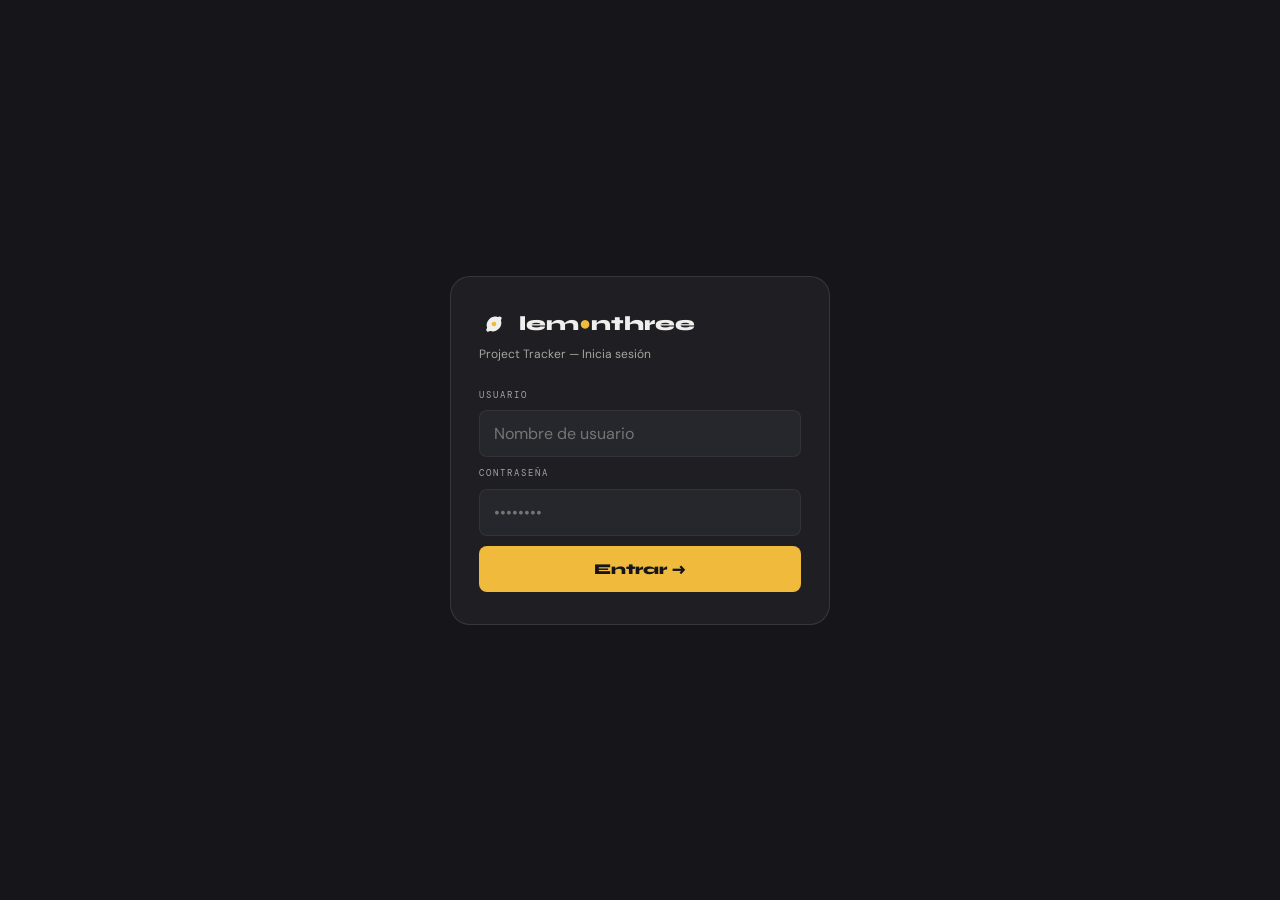
==== index.html @ 1996a87f "Add files via upload" ====
<!DOCTYPE html>
<html lang="es" data-theme="dark">
<head>
<meta charset="UTF-8"/>
<meta name="viewport" content="width=device-width,initial-scale=1,viewport-fit=cover"/>
<meta name="mobile-web-app-capable" content="yes"/>
<meta name="apple-mobile-web-app-capable" content="yes"/>
<meta name="apple-mobile-web-app-status-bar-style" content="black-translucent"/>
<meta http-equiv="Cache-Control" content="no-cache,no-store,must-revalidate"/>
<title>lemonthree — Tracker</title>
<link href="https://fonts.googleapis.com/css2?family=DM+Mono:wght@400;500&family=Syne:wght@700;800&family=DM+Sans:wght@400;500;600&display=swap" rel="stylesheet"/>
<style>
:root{
  --y:#F0BB3D;--yd:rgba(240,187,61,0.12);--yh:#e0ad30;
  --r:12px;--r2:8px;--tb:56px;--bn:62px;--sbi:env(safe-area-inset-bottom,0px)
}
[data-theme=dark]{
  --bg:#16161a;--bg2:#1e1e23;--bg3:#26262d;--bg4:#32323b;
  --tx:#f0efec;--tx2:#a8a5a0;--mu:#68665f;
  --bd:rgba(255,255,255,0.06);--bd2:rgba(255,255,255,0.11);
  --hv:rgba(255,255,255,0.04);--sh:rgba(0,0,0,0.55)
}
[data-theme=light]{
  --bg:#f2f1eb;--bg2:#ffffff;--bg3:#e9e8e2;--bg4:#d9d8d2;
  --tx:#1a1a1e;--tx2:#58564f;--mu:#96948d;
  --bd:rgba(0,0,0,0.07);--bd2:rgba(0,0,0,0.13);
  --hv:rgba(0,0,0,0.03);--sh:rgba(0,0,0,0.08)
}
*,*::before,*::after{box-sizing:border-box;margin:0;padding:0}
html{font-size:15px;-webkit-text-size-adjust:100%}
body{background:var(--bg);color:var(--tx);font-family:'DM Sans',sans-serif;min-height:100vh;overflow-x:hidden;-webkit-font-smoothing:antialiased;line-height:1.5}

/* LOGIN */
#loginScreen{
  position:fixed;inset:0;background:var(--bg);
  display:flex;align-items:center;justify-content:center;
  z-index:9999;padding:20px
}
.lc{width:100%;max-width:380px;background:var(--bg2);border:1px solid var(--bd2);border-radius:20px;padding:32px 28px}
.lc-logo{display:flex;align-items:center;gap:10px;margin-bottom:6px}
.lc-brand{font-family:'Syne',sans-serif;font-weight:800;font-size:20px;color:var(--tx)}
.lc-brand span{color:var(--y)}
.lc-sub{font-size:12px;color:var(--tx2);margin-bottom:26px}
.lc-label{font-family:'DM Mono',monospace;font-size:9px;letter-spacing:2px;text-transform:uppercase;color:var(--tx2);display:block;margin-bottom:8px}
.lc-who{display:flex;gap:8px;margin-bottom:16px;flex-wrap:wrap}
.who-btn{
  flex:1;padding:11px 4px;border-radius:var(--r2);
  border:1.5px solid var(--bd);background:var(--bg3);
  color:var(--tx2);font-family:'Syne',sans-serif;font-weight:700;font-size:14px;
  cursor:pointer;-webkit-appearance:none;transition:all .15s
}
.who-btn:hover{border-color:var(--y);color:var(--y)}
.who-btn.sel{border-color:var(--y);background:var(--yd);color:var(--y)}
.lc-input{
  width:100%;background:var(--bg3);border:1.5px solid var(--bd);border-radius:var(--r2);
  padding:12px 14px;color:var(--tx);font-family:'DM Sans',sans-serif;font-size:16px;
  outline:none;transition:border .15s;margin-bottom:10px;-webkit-appearance:none;display:block
}
.lc-input:focus{border-color:var(--y)}
.lc-btn{
  width:100%;background:var(--y);color:#16161a;border:none;
  padding:14px;border-radius:var(--r2);font-family:'Syne',sans-serif;
  font-weight:800;font-size:15px;cursor:pointer;-webkit-appearance:none;transition:all .15s
}
.lc-btn:disabled{opacity:.35;cursor:not-allowed}
.lc-btn:not(:disabled):active{background:var(--yh)}
.lc-error{
  font-size:12px;color:#e74c3c;background:rgba(231,76,60,0.1);
  border-radius:var(--r2);padding:10px 13px;margin-top:10px;display:none;text-align:center
}

/* ADMIN PANEL */
.adm-wrap{max-width:820px;margin:0 auto}
.adm-title{font-family:'Syne',sans-serif;font-weight:700;font-size:18px;color:var(--tx);margin-bottom:20px;display:flex;align-items:center;justify-content:space-between;gap:12px}
.adm-card{background:var(--bg2);border:1px solid var(--bd);border-radius:12px;overflow:hidden;margin-bottom:16px}
.adm-table{width:100%;border-collapse:collapse;font-size:13px}
.adm-table th{text-align:left;font-family:'DM Mono',monospace;font-size:9px;letter-spacing:2px;text-transform:uppercase;color:var(--mu);padding:10px 12px;border-bottom:1px solid var(--bd);background:var(--bg3)}
.adm-table td{padding:10px 12px;border-bottom:1px solid var(--bd2);color:var(--tx);vertical-align:middle}
.adm-table tr:last-child td{border-bottom:none}
.adm-perm{display:inline-flex;align-items:center;justify-content:center;width:24px;height:24px;border-radius:5px;background:var(--bg3);border:1px solid var(--bd);cursor:pointer;font-size:9px;font-family:'DM Mono',monospace;transition:all .12s;-webkit-tap-highlight-color:transparent;user-select:none}
.adm-perm.on{background:var(--yd);border-color:var(--y);color:var(--y);font-weight:700}
.adm-perms{display:flex;gap:4px;flex-wrap:wrap;align-items:center}
.adm-add-btn{background:var(--y);color:#16161a;border:none;padding:9px 18px;border-radius:var(--r2);font-family:'Syne',sans-serif;font-weight:700;font-size:12px;cursor:pointer;-webkit-appearance:none;transition:all .15s}
.adm-del-btn{background:none;border:1px solid var(--bd);color:var(--tx2);padding:5px 10px;border-radius:6px;font-size:11px;cursor:pointer;transition:all .12s;font-family:'DM Sans',sans-serif}
.adm-del-btn:hover{border-color:#e74c3c;color:#e74c3c}
.adm-pwd-btn{background:none;border:1px solid var(--bd);color:var(--tx2);padding:5px 10px;border-radius:6px;font-size:11px;cursor:pointer;transition:all .12s;margin-right:4px;font-family:'DM Sans',sans-serif}
.adm-pwd-btn:hover{border-color:var(--y);color:var(--y)}
.adm-tag-admin{background:rgba(240,187,61,.15);color:var(--y);border:1px solid rgba(240,187,61,.3);border-radius:4px;padding:2px 7px;font-size:9px;font-weight:600;font-family:'DM Mono',monospace;display:inline-block;margin-top:2px}

/* APP */
#app{display:none;flex-direction:column;min-height:100vh}

/* TOPBAR */
.tb{
  background:var(--bg2);border-bottom:1px solid var(--bd);
  height:var(--tb);display:flex;align-items:center;
  padding:0 14px;position:sticky;top:0;z-index:200;gap:8px;flex-shrink:0
}
.tb-logo{display:flex;align-items:center;gap:8px;flex-shrink:0}
.tb-dot{width:7px;height:7px;background:#27ae60;border-radius:50%;animation:blink 2.5s infinite}
@keyframes blink{0%,100%{opacity:1}50%{opacity:.3}}
.tb-brand{font-family:'Syne',sans-serif;font-weight:800;font-size:16px;color:var(--tx)}
.tb-brand span{color:var(--y)}
.tb-mid{flex:1;display:flex;justify-content:center;padding:0 10px}
@media(max-width:600px){.tb-mid{display:none}}
.search-wrap{position:relative;width:100%;max-width:320px}
.search-ico{position:absolute;left:10px;top:50%;transform:translateY(-50%);color:var(--mu);pointer-events:none}
.search-ico svg{width:13px;height:13px;display:block}
.search-inp{
  width:100%;background:var(--bg3);border:1px solid var(--bd);border-radius:var(--r2);
  padding:8px 30px 8px 30px;color:var(--tx);font-family:'DM Sans',sans-serif;
  font-size:13px;outline:none;-webkit-appearance:none;transition:border .15s
}
.search-inp:focus{border-color:var(--y)}
.search-x{position:absolute;right:8px;top:50%;transform:translateY(-50%);background:none;border:none;color:var(--mu);cursor:pointer;font-size:13px;display:none;line-height:1}
.search-x.on{display:block}
.tb-right{display:flex;align-items:center;gap:5px;flex-shrink:0}
.dbg{font-family:'DM Mono',monospace;font-size:10px;color:var(--tx2);background:var(--bg3);padding:4px 9px;border-radius:20px}
@media(max-width:480px){.dbg{display:none}}
.ico-btn{
  background:var(--bg3);border:1px solid var(--bd);color:var(--tx2);
  padding:7px;border-radius:var(--r2);cursor:pointer;display:flex;align-items:center;justify-content:center;
  -webkit-appearance:none;-webkit-tap-highlight-color:transparent;transition:all .12s
}
.ico-btn:hover,.ico-btn:active{border-color:var(--y);color:var(--y);background:var(--yd)}
.ico-btn svg{width:15px;height:15px;display:block}
@media(max-width:600px){.tb-d{display:none}}
.add-btn{
  background:var(--y);color:#16161a;border:none;padding:8px 16px;
  border-radius:var(--r2);font-family:'Syne',sans-serif;font-weight:700;font-size:12px;
  cursor:pointer;-webkit-appearance:none;transition:all .15s;white-space:nowrap
}
.add-btn:active{background:var(--yh)}
@media(max-width:768px){.add-btn{display:none}}
.user-chip{
  display:flex;align-items:center;gap:5px;background:var(--bg3);border:1px solid var(--bd);
  padding:4px 9px 4px 4px;border-radius:20px;cursor:pointer;font-size:12px;font-weight:600;
  color:var(--tx);-webkit-tap-highlight-color:transparent
}
.av{width:22px;height:22px;border-radius:50%;display:flex;align-items:center;justify-content:center;font-family:'Syne',sans-serif;font-weight:800;font-size:9px;flex-shrink:0}
.av-C{background:var(--y);color:#16161a}
.av-M{background:var(--bg4);color:var(--tx);border:1px solid var(--bd2)}
.av-D{background:var(--tx2);color:var(--bg)}
.av-A{background:#8e44ad;color:#fff}

/* LAYOUT */
.wrap{display:flex;flex:1;overflow:hidden}

/* SIDEBAR */
.sb{width:216px;background:var(--bg2);border-right:1px solid var(--bd);padding:18px 0;flex-shrink:0;overflow-y:auto;height:calc(100vh - var(--tb))}
@media(max-width:768px){.sb{display:none}}
.sb-sec{padding:0 10px;margin-bottom:20px}
.sb-head{
  font-family:'DM Mono',monospace;font-size:9px;letter-spacing:2px;
  text-transform:uppercase;color:var(--mu);padding:0 8px;margin-bottom:5px;
  display:flex;align-items:center;justify-content:space-between
}
.sb-add{color:var(--y);font-size:13px;cursor:pointer;padding:2px 3px;border-radius:3px;line-height:1}
.sb-item,.sb-mem,.sb-mon,.sb-cli{
  display:flex;align-items:center;gap:7px;padding:8px 9px;border-radius:var(--r2);
  cursor:pointer;font-size:13px;color:var(--tx2);transition:all .1s;margin-bottom:1px;
  -webkit-tap-highlight-color:transparent
}
.sb-item:hover,.sb-mem:hover,.sb-mon:hover,.sb-cli:hover{background:var(--hv);color:var(--tx)}
.sb-item.on,.sb-mem.on,.sb-mon.on,.sb-cli.on{background:var(--yd);color:var(--y);font-weight:500}
.sb-mon{font-family:'DM Mono',monospace;font-size:11px;justify-content:space-between}
.sb-cli{font-size:12px;justify-content:space-between}
.sb-mini-av{width:24px;height:24px;border-radius:50%;display:flex;align-items:center;justify-content:center;font-family:'Syne',sans-serif;font-weight:800;font-size:10px;flex-shrink:0}
.sb-cnt{background:var(--bg3);border-radius:10px;padding:2px 7px;font-size:10px;color:var(--mu);flex-shrink:0}
.sb-cli-name{overflow:hidden;text-overflow:ellipsis;white-space:nowrap;flex:1}

/* MAIN */
.main{flex:1;overflow-y:auto;padding:16px;padding-bottom:calc(var(--bn) + var(--sbi) + 70px)}
@media(min-width:769px){.main{padding:20px 24px 40px}}

/* BOTTOM NAV */
.bnav{
  display:none;position:fixed;bottom:0;left:0;right:0;
  background:var(--bg2);border-top:1px solid var(--bd);
  height:calc(var(--bn) + var(--sbi));padding-bottom:var(--sbi);
  z-index:200;align-items:center
}
@media(max-width:768px){.bnav{display:flex}}
.bn-i{display:flex;flex-direction:column;align-items:center;gap:3px;padding:7px 0;cursor:pointer;flex:1;-webkit-tap-highlight-color:transparent}
.bn-i .bi{font-size:19px;color:var(--tx2);transition:color .1s}
.bn-i .bl{font-family:'DM Mono',monospace;font-size:8px;color:var(--mu);text-transform:uppercase}
.bn-i.on .bi,.bn-i.on .bl{color:var(--y)}

/* FAB */
.fab{
  display:none;position:fixed;bottom:calc(var(--bn) + var(--sbi) + 12px);right:16px;
  width:52px;height:52px;background:var(--y);border-radius:50%;border:none;
  font-size:26px;color:#16161a;box-shadow:0 4px 18px rgba(240,187,61,.45);
  z-index:201;align-items:center;justify-content:center;cursor:pointer;
  -webkit-tap-highlight-color:transparent;transition:transform .12s
}
.fab:active{transform:scale(.92)}
@media(max-width:768px){.fab{display:flex}}

/* STATS */
.stats{display:grid;grid-template-columns:repeat(2,1fr);gap:9px;margin-bottom:16px}
@media(min-width:860px){.stats{grid-template-columns:repeat(4,1fr)}}
.sc{background:var(--bg2);border:1px solid var(--bd);border-radius:var(--r);padding:14px 16px}
.sc-lbl{font-family:'DM Mono',monospace;font-size:9px;letter-spacing:2px;color:var(--mu);text-transform:uppercase;margin-bottom:6px}
.sc-val{font-family:'Syne',sans-serif;font-size:30px;font-weight:800;color:var(--tx);line-height:1}
.sc-val.hi{color:var(--y)}
.sc-sub{font-size:11px;color:var(--tx2);margin-top:3px}
.pbar{display:flex;align-items:center;gap:6px;margin-bottom:5px}
.pbar-name{font-size:11px;color:var(--tx);width:48px;overflow:hidden;text-overflow:ellipsis;white-space:nowrap;font-weight:500}
.pbar-track{flex:1;background:var(--bd);border-radius:4px;height:4px}
.pbar-fill{height:4px;border-radius:4px;background:var(--y);transition:width .4s}
.pbar-n{font-family:'DM Mono',monospace;font-size:10px;color:var(--tx2);width:18px;text-align:right}

/* FILTER BAR */
.fbar{display:flex;gap:5px;margin-bottom:13px;overflow-x:auto;-webkit-overflow-scrolling:touch;padding-bottom:2px;flex-wrap:nowrap}
.fbar
/* LEADS */
.leads-grid{display:grid;grid-template-columns:repeat(auto-fill,minmax(280px,1fr));gap:11px;margin-bottom:16px}
.lead-card{background:var(--bg2);border:1px solid var(--bd);border-radius:var(--r);padding:16px 18px;position:relative;overflow:hidden;transition:all .12s}
.lead-card:hover{transform:translateY(-2px);box-shadow:0 7px 24px var(--sh)}
.lead-card::before{content:'';position:absolute;top:0;left:0;width:3px;height:100%}
.lc-contactado::before{background:#5dade2}
.lc-reunion::before{background:var(--y)}
.lc-propuesta::before{background:#e67e22}
.lc-aprobado::before{background:#27ae60}
.lc-rechazado::before{background:#e74c3c}
.lead-name{font-family:'Syne',sans-serif;font-weight:700;font-size:15px;color:var(--tx);margin-bottom:2px}
.lead-empresa{font-size:12px;color:var(--tx2);margin-bottom:10px}
.lead-estado{display:inline-flex;align-items:center;padding:4px 10px;border-radius:20px;font-size:10px;font-weight:700;white-space:nowrap;margin-bottom:10px}
.le-contactado{background:rgba(93,173,226,.16);color:#5dade2}
.le-reunion{background:rgba(240,187,61,.16);color:var(--y)}
.le-propuesta{background:rgba(230,126,34,.16);color:#e67e22}
.le-aprobado{background:rgba(39,174,96,.16);color:#27ae60}
.le-rechazado{background:rgba(231,76,60,.16);color:#e74c3c}
.lead-meta{display:flex;flex-direction:column;gap:5px;padding-top:10px;border-top:1px solid var(--bd)}
.lead-meta-row{display:flex;align-items:center;gap:6px;font-size:11px;color:var(--tx2)}
.lead-meta-row svg{width:11px;height:11px;flex-shrink:0;color:var(--mu)}
.lead-importe{font-family:'Syne',sans-serif;font-weight:700;font-size:13px;color:var(--y)}
.lead-actions{display:flex;gap:2px;position:absolute;top:12px;right:12px}

::-webkit-scrollbar{display:none}
.fb-label{font-family:'DM Mono',monospace;font-size:9px;color:var(--mu);letter-spacing:1.5px;text-transform:uppercase;white-space:nowrap;flex-shrink:0;align-self:center;padding:0 2px}
.chip{
  padding:5px 12px;border-radius:20px;font-size:11px;
  border:1px solid var(--bd);background:transparent;color:var(--tx2);
  cursor:pointer;white-space:nowrap;flex-shrink:0;
  -webkit-appearance:none;-webkit-tap-highlight-color:transparent;transition:all .1s
}
.chip.on{background:var(--y);color:#16161a;border-color:var(--y);font-weight:600}
@media(max-width:768px){.chip-d{display:none}.fb-label-d{display:none}}

/* SECTION HEADER */
.sh{display:flex;align-items:center;justify-content:space-between;margin-bottom:11px;flex-wrap:wrap;gap:6px}
.st{font-family:'Syne',sans-serif;font-weight:700;font-size:16px;color:var(--tx);display:flex;align-items:center;gap:7px}
.st::before{content:'';width:3px;height:16px;background:var(--y);border-radius:2px}
.sm-btn{background:var(--y);color:#16161a;border:none;padding:7px 14px;border-radius:var(--r2);font-family:'Syne',sans-serif;font-weight:700;font-size:11px;cursor:pointer;-webkit-appearance:none}
@media(max-width:768px){.sm-btn-d{display:none}}

/* TABLE */
.tbl-wrap{background:var(--bg2);border:1px solid var(--bd);border-radius:var(--r);overflow:hidden;margin-bottom:16px}
.tbl-scroll{overflow-x:auto;-webkit-overflow-scrolling:touch}
table{width:100%;border-collapse:collapse;min-width:800px}
thead th{background:var(--bg);font-family:'DM Mono',monospace;font-size:8px;letter-spacing:1.5px;text-transform:uppercase;color:var(--mu);padding:11px 12px;text-align:left;border-bottom:1px solid var(--bd);font-weight:500;white-space:nowrap}
tbody tr{border-bottom:1px solid var(--bd);transition:background .08s}
tbody tr:hover{background:var(--hv)}
tbody tr:last-child{border-bottom:none}
td{padding:10px 12px;vertical-align:middle}
.td-name{font-weight:600;color:var(--tx);font-size:13px;line-height:1.3;min-width:140px}
.td-act{display:flex;align-items:center;gap:1px;justify-content:flex-end}
.ib{background:none;border:none;cursor:pointer;color:var(--mu);padding:5px;border-radius:5px;transition:all .1s;-webkit-tap-highlight-color:transparent;display:inline-flex;align-items:center;justify-content:center}
.ib:hover{background:var(--hv);color:var(--tx)}
.ib.d:hover{background:rgba(231,76,60,.1);color:#e74c3c}
.ib svg{width:13px;height:13px;display:block}
.mg-row td{background:rgba(240,187,61,.04);padding:6px 12px;border-bottom:1px solid var(--bd)!important}
.mg-lbl{font-family:'Syne',sans-serif;font-weight:700;font-size:10px;letter-spacing:1.5px;color:var(--y);text-transform:uppercase}
.empty-row td{text-align:center;padding:44px;color:var(--tx2);font-size:13px}
@media(max-width:768px){.tbl-wrap{display:none}}

/* CARDS */
.cards{display:none;flex-direction:column;gap:9px;margin-bottom:14px}
@media(max-width:768px){.cards{display:flex}}
.card{background:var(--bg2);border:1px solid var(--bd);border-radius:var(--r);padding:13px 13px 13px 16px;position:relative;overflow:hidden}
.card::before{content:'';position:absolute;top:0;left:0;width:3px;height:100%;background:var(--y)}
.card-top{display:flex;align-items:flex-start;justify-content:space-between;gap:8px;margin-bottom:8px}
.card-name{font-weight:700;color:var(--tx);font-size:14px;line-height:1.3;flex:1}
.card-acts{display:flex;gap:1px;flex-shrink:0}
.card-badges{display:flex;flex-wrap:wrap;gap:4px;margin-bottom:9px}
.card-desc{font-size:12px;color:var(--tx2);line-height:1.5;margin-bottom:9px;padding-top:8px;border-top:1px solid var(--bd)}
.card-grid{display:grid;grid-template-columns:1fr 1fr;gap:7px;padding-top:9px;border-top:1px solid var(--bd)}
.card-field{display:flex;flex-direction:column;gap:2px}
.card-lbl{font-family:'DM Mono',monospace;font-size:8px;letter-spacing:1px;color:var(--mu);text-transform:uppercase}

/* BADGES / STATUS */
.badge{display:inline-flex;align-items:center;gap:4px;padding:4px 10px 4px 5px;border-radius:20px;font-size:11px;font-weight:500;white-space:nowrap}
.badge-C{background:rgba(240,187,61,.14);color:var(--y)}
.badge-M{background:var(--hv);color:var(--tx2)}
.badge-D{background:rgba(180,178,174,.14);color:var(--tx2)}
.badge-A{background:rgba(142,68,173,.14);color:#8e44ad}
.badge-x{background:var(--hv);color:var(--tx2)}
.status{display:inline-flex;align-items:center;gap:3px;padding:4px 10px;border-radius:20px;font-size:10px;font-weight:600;white-space:nowrap;cursor:pointer;-webkit-tap-highlight-color:transparent;transition:opacity .1s}
.status:active{opacity:.7}
.s-live{background:rgba(39,174,96,.16);color:#2ecc71}
.s-wip{background:rgba(240,187,61,.16);color:var(--y)}
.s-rev{background:rgba(52,152,219,.16);color:#5dade2}
.s-plan{background:rgba(90,90,100,.28);color:#aaa}
.s-ong{background:rgba(52,152,219,.16);color:#5dade2}
.s-hold{background:rgba(231,76,60,.16);color:#e74c3c}
.s-done{background:rgba(30,132,73,.16);color:#27ae60}
.s-none{background:var(--hv);color:var(--tx2)}
.pri{display:inline-flex;align-items:center;gap:3px;padding:4px 9px;border-radius:20px;font-size:10px;font-weight:700;cursor:pointer;-webkit-tap-highlight-color:transparent;transition:opacity .1s}
.pri:active{opacity:.7}
.pri-h{background:rgba(231,76,60,.16);color:#e74c3c}
.pri-m{background:rgba(240,187,61,.16);color:#F0BB3D}
.pri-l{background:rgba(39,174,96,.16);color:#27ae60}
.dt{font-family:'DM Mono',monospace;font-size:10px;color:var(--tx2);white-space:nowrap}
.mon-tag{font-family:'DM Mono',monospace;font-size:9px;background:var(--hv);color:var(--tx2);padding:3px 7px;border-radius:4px}
.ms-dot{color:var(--y);font-size:9px;margin-left:2px}
.cli-tag{display:inline-block;padding:3px 8px;border-radius:20px;font-size:9px;background:rgba(52,152,219,.13);color:#5dade2;white-space:nowrap;font-weight:500;max-width:120px;overflow:hidden;text-overflow:ellipsis}
.link-a{color:var(--y);font-size:10px;text-decoration:none;font-weight:500;display:inline-flex;align-items:center;gap:2px}
.rel-badge{display:inline-block;font-family:'DM Mono',monospace;font-size:8px;padding:2px 5px;border-radius:4px;margin-left:4px;font-weight:600;white-space:nowrap}
.rel-od{background:rgba(231,76,60,.18);color:#e74c3c}
.rel-td{background:rgba(231,76,60,.14);color:#e74c3c}
.rel-sn{background:rgba(240,187,61,.18);color:#F0BB3D}
.rel-wk{background:rgba(52,152,219,.14);color:#5dade2}

/* INLINE EDIT */
.ed{cursor:pointer;border-radius:4px;padding:2px 4px;margin:-2px -4px;display:inline-flex;align-items:center;-webkit-tap-highlight-color:transparent;transition:background .1s}
.ed:hover,.ed:active{background:var(--hv)}
.ed:hover::after{content:'✎';font-size:8px;color:var(--mu);margin-left:2px}
.ed-add{color:var(--mu);cursor:pointer;padding:3px 8px;border-radius:4px;border:1px dashed var(--bd2);font-family:'DM Mono',monospace;font-size:9px;white-space:nowrap;-webkit-tap-highlight-color:transparent;display:inline-block;transition:all .1s}
.ed-add:hover,.ed-add:active{border-color:var(--y);color:var(--y)}

/* POPOVER */
.pop{position:fixed;background:var(--bg3);border:1px solid var(--bd2);border-radius:var(--r);padding:7px;box-shadow:0 14px 44px var(--sh);z-index:600;display:none;min-width:190px;max-width:280px}
.pop.on{display:block}
.pop-title{font-family:'DM Mono',monospace;font-size:8px;letter-spacing:1.5px;color:var(--mu);text-transform:uppercase;padding:3px 8px 8px;border-bottom:1px solid var(--bd);margin-bottom:5px}
.pop-opt{padding:10px 11px;border-radius:var(--r2);cursor:pointer;font-size:13px;display:flex;align-items:center;gap:7px;-webkit-tap-highlight-color:transparent;transition:background .08s}
.pop-opt:hover,.pop-opt:active{background:var(--hv)}
.pop-opt.on{background:var(--yd)}
.pop-inp{background:var(--bg);border:1px solid var(--bd);border-radius:var(--r2);padding:9px 11px;color:var(--tx);font-family:'DM Sans',sans-serif;font-size:13px;outline:none;width:100%;margin-bottom:7px;-webkit-appearance:none;transition:border .12s}
.pop-inp:focus{border-color:var(--y)}
.pop-btn{background:var(--y);color:#16161a;border:none;padding:9px 13px;border-radius:var(--r2);font-family:'Syne',sans-serif;font-weight:700;font-size:12px;cursor:pointer;width:100%;-webkit-appearance:none}
.pop-row{display:flex;gap:5px;margin-top:5px}
.pop-row .pop-btn{flex:1}
.pop-cancel{flex:1;background:none;border:1px solid var(--bd2);color:var(--tx2);padding:9px;border-radius:var(--r2);font-family:'DM Sans',sans-serif;font-size:12px;cursor:pointer;-webkit-appearance:none}
.pop-chk{display:flex;align-items:center;gap:9px;padding:9px 11px;border-radius:var(--r2);cursor:pointer;font-size:13px;-webkit-tap-highlight-color:transparent;transition:background .08s}
.pop-chk:hover,.pop-chk:active{background:var(--hv)}
.pop-chk input{width:17px;height:17px;accent-color:var(--y);flex-shrink:0}

/* KANBAN */
.kb{display:grid;grid-template-columns:repeat(auto-fill,minmax(230px,1fr));gap:11px;margin-bottom:16px;align-items:start}
@media(max-width:580px){.kb{grid-template-columns:1fr}}
.kb-col{background:var(--bg2);border:1px solid var(--bd);border-radius:var(--r);overflow:hidden}
.kb-hdr{padding:11px 13px;font-family:'Syne',sans-serif;font-weight:700;font-size:11px;display:flex;align-items:center;justify-content:space-between;border-bottom:1px solid var(--bd)}
.kb-cnt{font-family:'DM Mono',monospace;font-size:9px;background:var(--hv);padding:2px 7px;border-radius:9px;color:var(--tx2);font-weight:400}
.kb-body{padding:9px;display:flex;flex-direction:column;gap:7px;min-height:54px}
.kb-empty{text-align:center;padding:13px;color:var(--mu);font-size:10px;opacity:.5}
.kb-card{background:var(--bg3);border:1px solid var(--bd);border-radius:var(--r2);padding:11px;cursor:pointer;-webkit-tap-highlight-color:transparent;transition:all .12s}
.kb-card:hover,.kb-card:active{background:var(--bg4);border-color:rgba(240,187,61,.2);transform:translateY(-1px)}
.kb-card-name{font-weight:600;color:var(--tx);font-size:12px;line-height:1.3;margin-bottom:7px}
.kb-meta{display:flex;flex-wrap:wrap;gap:4px;margin-bottom:7px}
.kb-foot{display:flex;align-items:center;justify-content:space-between;padding-top:7px;border-top:1px solid var(--bd)}

/* MILESTONES */
.ms-grid{display:grid;grid-template-columns:repeat(auto-fill,minmax(230px,1fr));gap:11px;margin-bottom:16px}
.ms-card{background:var(--bg2);border:1px solid var(--bd);border-radius:var(--r);padding:15px 17px;position:relative;overflow:hidden;transition:all .12s}
.ms-card:hover{transform:translateY(-2px);box-shadow:0 7px 24px var(--sh)}
.ms-card::before{content:'';position:absolute;top:0;left:0;width:4px;height:100%;background:var(--y)}
.ms-card.done::before{background:#1e8449}
.ms-card.hold::before{background:#e74c3c}
.ms-name{font-weight:600;color:var(--tx);margin-bottom:9px;font-size:13px;line-height:1.4}
.ms-row{display:flex;align-items:center;justify-content:space-between}

/* CALENDAR */
.cal-top{display:flex;align-items:center;justify-content:space-between;margin-bottom:13px;flex-wrap:wrap;gap:8px}
.cal-nav{display:flex;align-items:center;gap:7px}
.cal-nbtn{background:var(--bg3);border:1px solid var(--bd);color:var(--tx2);padding:7px 11px;border-radius:var(--r2);cursor:pointer;font-size:15px;-webkit-appearance:none;-webkit-tap-highlight-color:transparent;transition:all .1s}
.cal-nbtn:hover,.cal-nbtn:active{border-color:var(--y);color:var(--y)}
.cal-mlbl{font-family:'Syne',sans-serif;font-weight:700;font-size:16px;color:var(--tx);min-width:140px;text-align:center}
.cal-grid{display:grid;grid-template-columns:repeat(7,1fr);gap:1px;background:var(--bg3);border-radius:var(--r);overflow:hidden;border:1px solid var(--bd)}
.cal-dow{background:var(--bg);font-family:'DM Mono',monospace;font-size:8px;text-transform:uppercase;color:var(--mu);padding:9px 3px;text-align:center}
.cal-day{background:var(--bg2);min-height:70px;padding:5px 3px;display:flex;flex-direction:column;gap:2px}
@media(max-width:480px){.cal-day{min-height:44px;padding:3px 2px}}
.cal-day.out{opacity:.3}
.cal-day.tod{background:rgba(240,187,61,.05);outline:1px solid rgba(240,187,61,.28);outline-offset:-1px}
.cal-num{font-family:'DM Mono',monospace;font-size:10px;color:var(--tx2);margin-bottom:1px}
.cal-day.tod .cal-num{color:var(--y);font-weight:700}
.cal-pill{padding:2px 4px;border-radius:3px;font-size:8px;font-weight:500;cursor:pointer;overflow:hidden;text-overflow:ellipsis;white-space:nowrap;line-height:1.4;-webkit-tap-highlight-color:transparent}
.cal-pill.ps{background:rgba(240,187,61,.22);color:var(--y);border-left:2px solid var(--y)}
.cal-pill.pe{background:rgba(231,76,60,.18);color:#e74c3c;border-left:2px solid #e74c3c}
.cal-pill.pr{background:rgba(52,152,219,.13);color:#5dade2;border-left:2px solid #5dade2}
.cal-more{font-size:8px;color:var(--mu);font-family:'DM Mono',monospace}
.cal-legend{display:flex;gap:12px;flex-wrap:wrap;margin-top:9px;font-size:10px;color:var(--tx2)}
.cal-leg-i{display:flex;align-items:center;gap:4px}
.cal-leg-dot{width:9px;height:9px;border-radius:2px;flex-shrink:0}

/* DONE VIEW */
.done-empty{text-align:center;padding:54px 20px;color:var(--tx2)}
.done-empty .ico{font-size:42px;margin-bottom:12px;opacity:.25}
.done-empty .ttl{font-size:15px;color:var(--tx);font-weight:600;margin-bottom:5px}

/* CLIENT PROFILES */
.ficha-grid{display:grid;grid-template-columns:repeat(auto-fill,minmax(230px,1fr));gap:11px;margin-bottom:16px}
.ficha-card{background:var(--bg2);border:1px solid var(--bd);border-radius:var(--r);padding:15px 17px;cursor:pointer;transition:all .12s;position:relative;overflow:hidden}
.ficha-card::before{content:'';position:absolute;top:0;left:0;width:3px;height:100%;background:var(--y)}
.ficha-card:hover{transform:translateY(-2px);box-shadow:0 7px 24px var(--sh);border-color:rgba(240,187,61,.22)}
.ficha-av{width:40px;height:40px;border-radius:50%;background:var(--y);display:flex;align-items:center;justify-content:center;font-family:'Syne',sans-serif;font-weight:800;font-size:15px;color:#16161a;flex-shrink:0}
.ficha-name{font-family:'Syne',sans-serif;font-weight:700;font-size:14px;color:var(--tx)}
.ficha-stats{display:flex;gap:7px;margin-top:11px;padding-top:11px;border-top:1px solid var(--bd)}
.ficha-stat{flex:1;text-align:center}
.ficha-stat-val{font-family:'Syne',sans-serif;font-weight:700;font-size:15px;color:var(--tx)}
.ficha-stat-lbl{font-family:'DM Mono',monospace;font-size:8px;color:var(--mu);text-transform:uppercase;letter-spacing:1px;margin-top:1px}
/* Detail */
.fd-back{display:flex;align-items:center;gap:7px;cursor:pointer;color:var(--tx2);font-size:12px;margin-bottom:14px;-webkit-tap-highlight-color:transparent;width:fit-content}
.fd-back:hover{color:var(--y)}
.fd-header{background:var(--bg2);border:1px solid var(--bd);border-radius:var(--r);padding:18px 20px;margin-bottom:12px}
.fd-top{display:flex;align-items:center;gap:12px;margin-bottom:14px}
.fd-nome{font-family:'Syne',sans-serif;font-weight:800;font-size:19px;color:var(--tx);margin-bottom:3px}
.fd-sub-txt{font-size:12px;color:var(--tx2)}
.fd-active{font-size:10px;padding:4px 10px;border-radius:20px;font-weight:600;background:rgba(39,174,96,.16);color:#27ae60}
.fd-contacts{display:grid;grid-template-columns:repeat(3,1fr);gap:9px}
@media(max-width:560px){.fd-contacts{grid-template-columns:1fr 1fr}}
.fd-box{background:var(--bg3);border-radius:var(--r2);padding:9px 11px}
.fd-box-lbl{font-family:'DM Mono',monospace;font-size:8px;letter-spacing:1px;color:var(--mu);text-transform:uppercase;margin-bottom:3px}
.fd-box-val{font-size:12px;font-weight:600;color:var(--tx);overflow:hidden;text-overflow:ellipsis;white-space:nowrap}
.fd-section{background:var(--bg2);border:1px solid var(--bd);border-radius:var(--r);padding:16px 18px;margin-bottom:12px}
.fd-sec-head{font-family:'DM Mono',monospace;font-size:8px;letter-spacing:2px;color:var(--mu);text-transform:uppercase;margin-bottom:13px;display:flex;align-items:center;justify-content:space-between}
.fd-kpis{display:grid;grid-template-columns:repeat(3,1fr);gap:9px;margin-bottom:13px}
@media(max-width:480px){.fd-kpis{grid-template-columns:1fr 1fr}}
.fd-kpi{background:var(--bg3);border-radius:var(--r2);padding:11px 13px}
.fd-kpi-val{font-family:'Syne',sans-serif;font-weight:700;font-size:20px;color:var(--tx);line-height:1}
.fd-kpi-val.warn{color:#e67e22}
.fd-kpi-lbl{font-size:10px;color:var(--tx2);margin-top:3px}
.fd-box-edit{width:100%;background:var(--bg);border:1.5px solid var(--y);border-radius:var(--r2);padding:6px 8px;color:var(--tx);font-family:'DM Sans',sans-serif;font-size:12px;outline:none;-webkit-appearance:none;margin-top:2px}
.fd-box-edit-wrap{display:flex;gap:5px;margin-top:2px}
.fd-box-edit-wrap .fd-box-edit{flex:1}
.fd-save-btn{background:var(--y);color:#16161a;border:none;padding:5px 10px;border-radius:var(--r2);font-family:'Syne',sans-serif;font-weight:700;font-size:11px;cursor:pointer;white-space:nowrap}
.fd-box-trigger{cursor:pointer;display:flex;align-items:center;gap:4px}
.fd-box-trigger:hover .fd-box-val{color:var(--y)}
.fd-box-trigger::after{content:'✎';font-size:9px;color:var(--mu);opacity:0;transition:opacity .15s}
.fd-box-trigger:hover::after{opacity:1}

.inv-row{display:flex;align-items:center;gap:8px;padding:9px 11px;background:var(--bg3);border-radius:var(--r2);margin-bottom:5px}
.inv-info{flex:1;min-width:0}
.inv-concept{font-size:12px;font-weight:600;color:var(--tx);overflow:hidden;text-overflow:ellipsis;white-space:nowrap}
.inv-meta{font-size:10px;color:var(--tx2);margin-top:1px}
.inv-right{display:flex;align-items:center;gap:7px;flex-shrink:0}
.inv-amt{font-size:13px;font-weight:700;color:var(--tx)}
.inv-st{font-size:9px;padding:3px 8px;border-radius:20px;font-weight:600;white-space:nowrap}
.inv-st.p{background:rgba(230,126,34,.16);color:#e67e22}
.inv-st.e{background:rgba(52,152,219,.16);color:#5dade2}
.inv-st.ok{background:rgba(39,174,96,.16);color:#27ae60}
.task-mini{display:flex;align-items:center;gap:8px;padding:8px 11px;background:var(--bg3);border-left:3px solid var(--y);border-radius:0 var(--r2) var(--r2) 0;margin-bottom:5px}
.task-mini-name{font-size:12px;font-weight:600;color:var(--tx);flex:1;overflow:hidden;text-overflow:ellipsis;white-space:nowrap}
.nota-card{background:var(--bg3);border-radius:var(--r2);padding:11px 13px;margin-bottom:7px}
.nota-hdr{display:flex;align-items:center;justify-content:space-between;margin-bottom:4px}
.nota-author{font-family:'Syne',sans-serif;font-weight:700;font-size:11px;color:var(--y)}
.nota-date{font-family:'DM Mono',monospace;font-size:9px;color:var(--mu)}
.nota-body{font-size:12px;color:var(--tx);line-height:1.5}

/* HIGHLIGHT NEW */
@keyframes hlnew{0%{background:rgba(240,187,61,.16)}100%{background:transparent}}
.new-hl td{animation:hlnew 2.5s ease forwards}
.new-hl{animation:hlnew 2.5s ease forwards}

/* MODAL */
.ov{
  position:fixed;inset:0;background:rgba(0,0,0,.72);
  backdrop-filter:blur(7px);-webkit-backdrop-filter:blur(7px);
  z-index:400;display:flex;align-items:flex-end;justify-content:center;
  opacity:0;pointer-events:none;transition:opacity .18s
}
@media(min-width:580px){.ov{align-items:flex-start;padding:14px;overflow-y:auto}}
.ov.on{opacity:1;pointer-events:all}
.mo{
  background:var(--bg2);border:1px solid var(--bd2);
  border-radius:18px 18px 0 0;padding:14px 18px calc(14px + var(--sbi));
  width:100%;max-width:100%;box-shadow:0 -18px 54px var(--sh);
  transform:translateY(18px);transition:transform .22s;max-height:93vh;overflow-y:auto
}
@media(min-width:580px){.mo{border-radius:14px;max-width:580px;padding:24px;max-height:none;transform:translateY(14px);margin:auto}}
.ov.on .mo{transform:translateY(0)}
.mo-handle{width:38px;height:3px;background:var(--bd2);border-radius:2px;margin:0 auto 14px;display:block}
@media(min-width:580px){.mo-handle{display:none}}
.mo-sm{max-width:420px}
.mo-title{font-family:'Syne',sans-serif;font-weight:700;font-size:17px;color:var(--tx);margin-bottom:14px;display:flex;align-items:center;justify-content:space-between}
.mo-title em{color:var(--y);font-style:normal}
.mo-x{background:none;border:none;color:var(--tx2);font-size:20px;cursor:pointer;padding:2px 5px;border-radius:4px;line-height:1;-webkit-tap-highlight-color:transparent}
.mo-x:hover{color:var(--tx)}
.fg{display:grid;grid-template-columns:1fr 1fr;gap:11px}
@media(max-width:480px){.fg{grid-template-columns:1fr}}
.fg2{display:flex;flex-direction:column;gap:4px}
.fg2.full{grid-column:1/-1}
.fg-lbl{font-family:'DM Mono',monospace;font-size:8px;letter-spacing:1.5px;color:var(--tx2);text-transform:uppercase;font-weight:500}
.fi,.fs,.ft{
  background:var(--bg);border:1.5px solid var(--bd);border-radius:var(--r2);
  padding:11px 12px;color:var(--tx);font-family:'DM Sans',sans-serif;font-size:15px;
  outline:none;width:100%;-webkit-appearance:none;transition:border .13s
}
.fi:focus,.fs:focus,.ft:focus{border-color:var(--y);box-shadow:0 0 0 3px rgba(240,187,61,.09)}
.fs option{background:var(--bg2)}
.ft{resize:none;min-height:76px;line-height:1.5;font-size:14px}
.cli-cbs{background:var(--bg);border:1.5px solid var(--bd);border-radius:var(--r2);padding:7px;max-height:140px;overflow-y:auto}
.cli-cb{display:flex;align-items:center;gap:9px;padding:7px 5px;border-radius:5px;cursor:pointer;font-size:14px;color:var(--tx);-webkit-tap-highlight-color:transparent;transition:background .08s}
.cli-cb:active{background:var(--hv)}
.cli-cb input{width:17px;height:17px;accent-color:var(--y);flex-shrink:0}
.mo-actions{display:flex;justify-content:flex-end;gap:9px;margin-top:16px;flex-wrap:wrap}
.btn-cancel{background:none;border:1.5px solid var(--bd2);color:var(--tx2);padding:11px 16px;border-radius:var(--r2);cursor:pointer;font-family:'DM Sans',sans-serif;font-size:14px;-webkit-appearance:none;flex:1;transition:all .12s}
@media(min-width:380px){.btn-cancel{flex:none}}
.btn-cancel:hover{border-color:var(--tx);color:var(--tx)}
.btn-save{background:var(--y);color:#16161a;border:none;padding:11px 20px;border-radius:var(--r2);font-family:'Syne',sans-serif;font-weight:700;font-size:14px;cursor:pointer;-webkit-appearance:none;flex:1;transition:all .12s}
@media(min-width:380px){.btn-save{flex:none}}
.btn-save:hover{background:var(--yh)}
.btn-save:disabled{opacity:.45;cursor:not-allowed}
.list-wrap{margin-bottom:12px;max-height:220px;overflow-y:auto}
.list-item{display:flex;align-items:center;justify-content:space-between;padding:10px 12px;border-radius:var(--r2);background:var(--bg3);margin-bottom:5px;font-size:13px;font-weight:500;color:var(--tx)}
.list-add{display:flex;gap:7px}
.list-add .fi{flex:1}
.list-add-btn{background:var(--y);color:#16161a;border:none;padding:11px 14px;border-radius:var(--r2);font-family:'Syne',sans-serif;font-weight:700;font-size:12px;cursor:pointer;-webkit-appearance:none}

/* NOTIFICATIONS */
.ntf-sec{font-family:'DM Mono',monospace;font-size:8px;letter-spacing:2px;color:var(--mu);text-transform:uppercase;margin:14px 0 7px}
.ntf-sec:first-child{margin-top:0}
.ntf-row{display:flex;align-items:center;justify-content:space-between;padding:11px 12px;background:var(--bg3);border-radius:var(--r2);margin-bottom:7px;font-size:13px;color:var(--tx)}
.toggle{width:42px;height:24px;background:var(--bg4);border-radius:18px;position:relative;cursor:pointer;transition:background .18s;flex-shrink:0;-webkit-tap-highlight-color:transparent}
.toggle.on{background:var(--y)}
.toggle::after{content:'';width:19px;height:19px;background:#fff;border-radius:50%;position:absolute;top:2.5px;left:2.5px;transition:transform .18s;box-shadow:0 1px 3px rgba(0,0,0,.25)}
.toggle.on::after{transform:translateX(17px)}
.ntf-hint{font-size:11px;color:var(--mu);margin-top:7px;line-height:1.6;padding:9px 11px;background:rgba(240,187,61,.05);border-left:2px solid var(--y);border-radius:3px}
.ntf-hint code{font-family:'DM Mono',monospace;font-size:10px;background:var(--hv);padding:1px 4px;border-radius:3px;color:var(--y)}

/* COMMENTS */
.cmts-list{max-height:240px;overflow-y:auto;margin-bottom:12px;display:flex;flex-direction:column;gap:9px}
.cmt{background:var(--bg3);border-radius:var(--r2);padding:11px 13px}
.cmt-hdr{display:flex;align-items:center;justify-content:space-between;margin-bottom:4px}
.cmt-auth{font-family:'Syne',sans-serif;font-weight:700;font-size:11px;color:var(--y)}
.cmt-time{font-family:'DM Mono',monospace;font-size:9px;color:var(--mu)}
.cmt-body{font-size:13px;color:var(--tx);line-height:1.5}
.cmt-empty{text-align:center;padding:20px;color:var(--mu);font-size:12px}
.cmt-inp-row{display:flex;gap:7px;align-items:flex-end}
.cmt-inp-row .ft{flex:1;min-height:48px}
.cmt-send{background:var(--y);color:#16161a;border:none;padding:11px 14px;border-radius:var(--r2);font-family:'Syne',sans-serif;font-weight:700;font-size:12px;cursor:pointer;-webkit-appearance:none;align-self:flex-end}

/* MOBILE FILTER */
.mfil-grid{display:flex;flex-direction:column;gap:13px}
.mfil-sec{display:flex;flex-direction:column;gap:5px}
.mfil-lbl{font-family:'DM Mono',monospace;font-size:8px;letter-spacing:2px;color:var(--mu);text-transform:uppercase}
.mfil-row{display:flex;flex-wrap:wrap;gap:5px}

/* MOB MENU BTNS */
.mob-btn{
  background:var(--bg3);border:1px solid var(--bd);color:var(--tx);
  padding:14px;border-radius:var(--r2);font-size:14px;text-align:left;
  cursor:pointer;-webkit-appearance:none;-webkit-tap-highlight-color:transparent;
  width:100%;margin-bottom:7px;display:flex;align-items:center;gap:11px;transition:all .1s
}
.mob-btn:active{background:var(--bg4)}
.mob-btn svg{width:17px;height:17px;flex-shrink:0;color:var(--tx2)}
.mob-btn.dng{color:#e74c3c}
.mob-btn.dng svg{color:#e74c3c}

/* TEMPLATES */
.tpl-grid{display:grid;grid-template-columns:repeat(auto-fill,minmax(190px,1fr));gap:9px;margin-bottom:7px}
.tpl-card{background:var(--bg3);border:1.5px solid var(--bd);border-radius:var(--r2);padding:12px 14px;cursor:pointer;transition:all .12s;-webkit-tap-highlight-color:transparent}
.tpl-card:hover,.tpl-card:active{border-color:var(--y);background:var(--yd)}
.tpl-ico{font-size:22px;margin-bottom:5px}
.tpl-name{font-family:'Syne',sans-serif;font-weight:700;font-size:12px;color:var(--tx);margin-bottom:2px}
.tpl-desc{font-size:10px;color:var(--tx2)}

/* TOAST */
.toast{
  position:fixed;bottom:calc(var(--bn) + var(--sbi) + 10px);left:50%;
  transform:translateX(-50%) translateY(8px);background:var(--bg3);color:var(--tx);
  padding:10px 18px;border-radius:28px;font-size:12px;font-weight:500;
  border:1px solid var(--bd);box-shadow:0 7px 22px var(--sh);
  z-index:9999;white-space:nowrap;opacity:0;transition:all .25s;pointer-events:none
}
.toast.on{opacity:1;transform:translateX(-50%) translateY(0)}
.toast.err{border-color:#e74c3c}
.toast.ok{border-color:#27ae60}
@media(min-width:769px){.toast{bottom:20px}}

/* SPINNER */
.spin{width:26px;height:26px;border:2px solid rgba(240,187,61,.18);border-top-color:var(--y);border-radius:50%;animation:spinning .65s linear infinite}
@keyframes spinning{to{transform:rotate(360deg)}}


/* LEADS */
.leads-grid{display:grid;grid-template-columns:repeat(auto-fill,minmax(280px,1fr));gap:11px;margin-bottom:16px}
.lead-card{background:var(--bg2);border:1px solid var(--bd);border-radius:var(--r);padding:16px 18px;position:relative;overflow:hidden;transition:all .12s}
.lead-card:hover{transform:translateY(-2px);box-shadow:0 7px 24px var(--sh)}
.lead-card::before{content:'';position:absolute;top:0;left:0;width:3px;height:100%}
.lc-contactado::before{background:#5dade2}
.lc-reunion::before{background:var(--y)}
.lc-propuesta::before{background:#e67e22}
.lc-aprobado::before{background:#27ae60}
.lc-rechazado::before{background:#e74c3c}
.lead-name{font-family:'Syne',sans-serif;font-weight:700;font-size:15px;color:var(--tx);margin-bottom:2px}
.lead-empresa{font-size:12px;color:var(--tx2);margin-bottom:10px}
.lead-estado{display:inline-flex;align-items:center;padding:4px 10px;border-radius:20px;font-size:10px;font-weight:700;white-space:nowrap;margin-bottom:10px}
.le-contactado{background:rgba(93,173,226,.16);color:#5dade2}
.le-reunion{background:rgba(240,187,61,.16);color:var(--y)}
.le-propuesta{background:rgba(230,126,34,.16);color:#e67e22}
.le-aprobado{background:rgba(39,174,96,.16);color:#27ae60}
.le-rechazado{background:rgba(231,76,60,.16);color:#e74c3c}
.lead-meta{display:flex;flex-direction:column;gap:5px;padding-top:10px;border-top:1px solid var(--bd)}
.lead-meta-row{display:flex;align-items:center;gap:6px;font-size:11px;color:var(--tx2)}
.lead-meta-row svg{width:11px;height:11px;flex-shrink:0;color:var(--mu)}
.lead-importe{font-family:'Syne',sans-serif;font-weight:700;font-size:13px;color:var(--y)}
.lead-actions{display:flex;gap:2px;position:absolute;top:12px;right:12px}

::-webkit-scrollbar{width:3px;height:3px}
::-webkit-scrollbar-thumb{background:var(--bd2);border-radius:9px}
</style>
</head>
<body>

<!-- LOGIN -->
<div id="loginScreen">
  <div class="lc">
    <div class="lc-logo">
      <svg viewBox="0 0 1500 1500" width="30" height="30"><path fill="var(--tx)" d="M460.5 1134.3C434.2 1134.3 413.1 1123.7 392.1 1107.9C360.5 1076.4 355.2 1029 376.3 992.1L397.3 960.6C402.6 950 407.8 934.2 402.6 923.7C349.9 786.8 392.1 623.7 507.9 507.9C623.7 392.1 792.1 349.9 923.7 402.6C934.2 407.8 950 402.6 960.6 397.3L986.9 381.5C1023.7 360.5 1071.1 365.7 1102.7 397.3C1134.3 428.9 1139.5 476.3 1118.5 513.1L1102.7 539.4C1097.4 550 1092.1 565.8 1097.4 576.3C1150.1 707.9 1107.9 876.3 992.1 992.1C876.3 1107.9 707.9 1150.1 576.3 1097.4C565.8 1092.1 550 1097.4 539.4 1102.7L513.1 1118.5C497.3 1129 481.5 1134.3 460.5 1134.3Z"/><circle cx="750" cy="750" r="118" fill="#F0BB3D"/></svg>
      <div class="lc-brand">lem<span>●</span>nthree</div>
    </div>
    <div class="lc-sub">Project Tracker — Inicia sesión</div>
    <label class="lc-label">Usuario</label>
    <input class="lc-input" type="text" id="usernameInp" placeholder="Nombre de usuario" autocomplete="username"/>
    <label class="lc-label">Contraseña</label>
    <input class="lc-input" type="password" id="pwdInp" placeholder="••••••••" autocomplete="current-password"/>
    <button class="lc-btn" id="loginBtn" type="button">Entrar →</button>
    <div class="lc-error" id="loginErr">Usuario o contraseña incorrectos.</div>
  </div>
</div>

<!-- APP -->
<div id="app">
  <header class="tb">
    <div class="tb-logo">
      <div class="tb-dot"></div>
      <svg viewBox="0 0 1500 1500" height="22" style="flex-shrink:0"><path fill="var(--tx)" d="M460.5 1134.3C434.2 1134.3 413.1 1123.7 392.1 1107.9C360.5 1076.4 355.2 1029 376.3 992.1L397.3 960.6C402.6 950 407.8 934.2 402.6 923.7C349.9 786.8 392.1 623.7 507.9 507.9C623.7 392.1 792.1 349.9 923.7 402.6C934.2 407.8 950 402.6 960.6 397.3L986.9 381.5C1023.7 360.5 1071.1 365.7 1102.7 397.3C1134.3 428.9 1139.5 476.3 1118.5 513.1L1102.7 539.4C1097.4 550 1092.1 565.8 1097.4 576.3C1150.1 707.9 1107.9 876.3 992.1 992.1C876.3 1107.9 707.9 1150.1 576.3 1097.4C565.8 1092.1 550 1097.4 539.4 1102.7L513.1 1118.5C497.3 1129 481.5 1134.3 460.5 1134.3Z"/><circle cx="750" cy="750" r="118" fill="#F0BB3D"/></svg>
      <span class="tb-brand">lem<span>●</span>nthree</span>
    </div>
    <div class="tb-mid">
      <div class="search-wrap">
        <div class="search-ico"><svg viewBox="0 0 24 24" fill="none" stroke="currentColor" stroke-width="2"><circle cx="11" cy="11" r="8"/><path d="m21 21-4.35-4.35"/></svg></div>
        <input class="search-inp" id="srchInp" placeholder="Buscar…" autocomplete="off"/>
        <button class="search-x" id="srchX" type="button">✕</button>
      </div>
    </div>
    <div class="tb-right">
      <div class="dbg" id="dateBadge"></div>
      <button class="ico-btn tb-d" id="themeBtn" title="Tema" type="button"><svg viewBox="0 0 24 24" fill="none" stroke="currentColor" stroke-width="2"><path d="M21 12.79A9 9 0 1 1 11.21 3 7 7 0 0 0 21 12.79z"/></svg></button>
      <button class="ico-btn tb-d" id="cliModalBtn" title="Clientes" type="button"><svg viewBox="0 0 24 24" fill="none" stroke="currentColor" stroke-width="2"><rect x="2" y="7" width="20" height="14" rx="2"/><path d="M16 7V5a2 2 0 0 0-2-2h-4a2 2 0 0 0-2 2v2"/></svg></button>
      <button class="ico-btn tb-d" id="memModalBtn" title="Responsables" type="button"><svg viewBox="0 0 24 24" fill="none" stroke="currentColor" stroke-width="2"><path d="M20 21v-2a4 4 0 0 0-4-4H8a4 4 0 0 0-4 4v2"/><circle cx="12" cy="7" r="4"/></svg></button>
      <button class="ico-btn tb-d" id="ntfBtn" title="Notificaciones" type="button"><svg viewBox="0 0 24 24" fill="none" stroke="currentColor" stroke-width="2"><path d="M18 8A6 6 0 0 0 6 8c0 7-3 9-3 9h18s-3-2-3-9"/><path d="M13.73 21a2 2 0 0 1-3.46 0"/></svg></button>
      <div class="user-chip" id="userChip"><div class="av" id="userAv"></div><span id="userLbl"></span></div>
      <button class="add-btn" id="addBtn" type="button">+ Tarea</button>
    </div>
  </header>

  <div class="wrap">
    <aside class="sb">
      <div class="sb-sec">
        <div class="sb-head">Vista</div>
        <div class="sb-item" id="nav-home"><span>⬡</span> Dashboard</div>
        <div class="sb-item on" id="nav-all"><span>◈</span> Todas</div>
        <div class="sb-item" id="nav-kb"><span>⬛</span> Kanban</div>
        <div class="sb-item" id="nav-ms"><span>◆</span> Hitos</div>
        <div class="sb-item" id="nav-cal"><span>📅</span> Calendario</div>
        <div class="sb-item" id="nav-done"><span>✓</span> Finalizadas</div>
        <div class="sb-item" id="nav-fichas"><span>👥</span> Fichas cliente</div>
        <div class="sb-item" id="nav-leads"><span>🎯</span> Leads</div>
        <div class="sb-item" id="nav-tpl"><span>📋</span> Plantillas</div>
        <div class="sb-item" id="nav-admin" style="display:none"><span>⚙️</span> Usuarios</div>
      </div>
      <div class="sb-sec">
        <div class="sb-head"><span>Responsable</span><span class="sb-add" id="sb-add-mem">+</span></div>
        <div class="sb-mem on" id="filt-mem-all"><div class="av" style="width:22px;height:22px;font-size:7px;background:var(--hv);color:var(--mu)">ALL</div>Todos</div>
        <div id="memberNav"></div>
      </div>
      <div class="sb-sec">
        <div class="sb-head"><span>Cliente</span><span class="sb-add" id="sb-add-cli">+</span></div>
        <div class="sb-cli on" id="filt-cli-all"><span class="sb-cli-name">Todos</span></div>
        <div id="cliNav"></div>
      </div>
      <div class="sb-sec">
        <div class="sb-head">Mes</div>
        <div id="monNav"></div>
      </div>
    </aside>

    <main class="main" id="mainArea">
      <div id="statsArea" class="stats"></div>
      <div id="fbarArea" class="fbar"></div>
      <div id="contentArea"></div>
    </main>
  </div>

  <nav class="bnav">
    <div class="bn-i" id="bnav-home"><div class="bi">⬡</div><div class="bl">Inicio</div></div>
    <div class="bn-i on" id="bnav-all"><div class="bi">◈</div><div class="bl">Tareas</div></div>
    <div class="bn-i" id="bnav-kb"><div class="bi">⬛</div><div class="bl">Kanban</div></div>
    <div class="bn-i" id="bnav-fichas"><div class="bi">👥</div><div class="bl">Clientes</div></div>
    <div class="bn-i" id="bnav-leads"><div class="bi">🎯</div><div class="bl">Leads</div></div>
    <div class="bn-i" id="bnav-done"><div class="bi">✓</div><div class="bl">Hecho</div></div>
    <div class="bn-i" id="bnav-more"><div class="bi">⋯</div><div class="bl">Más</div></div>
  </nav>
  <button class="fab" id="fabBtn" type="button">+</button>
</div>

<!-- POPOVER -->
<div class="pop" id="pop"><div class="pop-title" id="popTitle"></div><div id="popBody"></div></div>

<!-- TASK MODAL -->
<div class="ov" id="taskOv">
  <div class="mo">
    <div class="mo-handle"></div>
    <div class="mo-title"><span id="taskMoTitle">+ Nueva <em>tarea</em></span><button class="mo-x" id="taskOvX" type="button">✕</button></div>
    <div class="fg">
      <div class="fg2 full"><label class="fg-lbl">Proyecto / Tarea *</label><input class="fi" id="f-task" placeholder="Nombre…" autocomplete="off"/></div>
      <div class="fg2"><label class="fg-lbl">Responsable</label><select class="fs" id="f-owner"></select></div>
      <div class="fg2"><label class="fg-lbl">Estado</label><select class="fs" id="f-status">
        <option>● In Progress</option><option>◆ Planificado</option><option>● LIVE</option>
        <option>◐ Revisión</option><option>↻ Ongoing</option><option>⏸ On Hold</option><option>✓ Done</option>
      </select></div>
      <div class="fg2"><label class="fg-lbl">Prioridad</label><select class="fs" id="f-pri">
        <option value="Alta">🔴 Alta</option><option value="Media" selected>🟡 Media</option><option value="Baja">🟢 Baja</option>
      </select></div>
      <div class="fg2"><label class="fg-lbl">Mes</label><select class="fs" id="f-mon">
        <option>Enero</option><option>Febrero</option><option>Marzo</option><option>Abril</option>
        <option>Mayo</option><option>Junio</option><option>Julio</option><option>Agosto</option>
        <option>Septiembre</option><option>Octubre</option><option>Noviembre</option><option>Diciembre</option>
      </select></div>
      <div class="fg2"><label class="fg-lbl">Fecha inicio</label><input class="fi" type="date" id="f-ds"/></div>
      <div class="fg2"><label class="fg-lbl">Fecha entrega</label><input class="fi" type="date" id="f-de"/></div>
      <div class="fg2"><label class="fg-lbl">¿Hito clave?</label><select class="fs" id="f-ms"><option value="no">No</option><option value="yes">Sí ◆</option></select></div>
      <div class="fg2 full"><label class="fg-lbl">Clientes</label><div class="cli-cbs" id="f-cli"></div></div>
      <div class="fg2 full"><label class="fg-lbl">Enlace</label><input class="fi" id="f-link" placeholder="https://…" autocomplete="off"/></div>
      <div class="fg2"><label class="fg-lbl">Colaboradores</label><input class="fi" id="f-collab" placeholder="Equipo, agencia…" autocomplete="off"/></div>
      <div class="fg2 full"><label class="fg-lbl">Descripción</label><textarea class="ft" id="f-desc" placeholder="¿Qué se está haciendo?"></textarea></div>
      <div class="fg2 full"><label class="fg-lbl">Próximos pasos</label><textarea class="ft" id="f-next" placeholder="¿Qué viene?" style="min-height:54px"></textarea></div>
      <div class="fg2 full"><label class="fg-lbl">Bloqueos</label><input class="fi" id="f-block" placeholder="Dependencias…" autocomplete="off"/></div>
    </div>
    <div class="mo-actions"><button class="btn-cancel" id="taskCancelBtn" type="button">Cancelar</button><button class="btn-save" id="taskSaveBtn" type="button">Guardar</button></div>
  </div>
</div>

<!-- INVOICE MODAL -->
<div class="ov" id="invOv">
  <div class="mo mo-sm">
    <div class="mo-handle"></div>
    <div class="mo-title"><span id="invMoTitle">+ Nueva <em>factura</em></span><button class="mo-x" id="invOvX" type="button">✕</button></div>
    <div class="fg">
      <div class="fg2 full"><label class="fg-lbl">Concepto *</label><input class="fi" id="inv-concept" placeholder="Servicios mensuales…" autocomplete="off"/></div>
      <div class="fg2"><label class="fg-lbl">Importe (€) *</label><input class="fi" type="number" id="inv-amount" placeholder="0" min="0" step="0.01"/></div>
      <div class="fg2"><label class="fg-lbl">Tipo</label><select class="fs" id="inv-type"><option value="mensual">Mensual</option><option value="extra">Servicio extra</option></select></div>
      <div class="fg2"><label class="fg-lbl">Estado</label><select class="fs" id="inv-status"><option value="Pendiente">Pendiente</option><option value="Enviada">Enviada</option><option value="Pagada">Pagada</option></select></div>
      <div class="fg2"><label class="fg-lbl">Fecha</label><input class="fi" type="date" id="inv-date"/></div>
    </div>
    <div class="mo-actions"><button class="btn-cancel" id="invCancelBtn" type="button">Cancelar</button><button class="btn-save" id="invSaveBtn" type="button">Guardar</button></div>
  </div>
</div>

<!-- NOTA MODAL -->
<div class="ov" id="notaOv">
  <div class="mo mo-sm">
    <div class="mo-handle"></div>
    <div class="mo-title"><span>+ Nueva <em>nota</em></span><button class="mo-x" id="notaOvX" type="button">✕</button></div>
    <div class="fg2 full" style="margin-bottom:12px"><label class="fg-lbl">Nota interna</label><textarea class="ft" id="nota-body" placeholder="Escribe una nota…" style="min-height:90px"></textarea></div>
    <div class="mo-actions"><button class="btn-cancel" id="notaCancelBtn" type="button">Cancelar</button><button class="btn-save" id="notaSaveBtn" type="button">Guardar</button></div>
  </div>
</div>

<!-- COMMENTS -->
<div class="ov" id="cmtOv">
  <div class="mo mo-sm">
    <div class="mo-handle"></div>
    <div class="mo-title"><span id="cmtTitle">💬 <em>Comentarios</em></span><button class="mo-x" id="cmtOvX" type="button">✕</button></div>
    <div class="cmts-list" id="cmtsList"><div class="cmt-empty">Sin comentarios.</div></div>
    <div class="cmt-inp-row"><textarea class="ft" id="cmtInp" placeholder="Escribe un comentario…" style="min-height:48px"></textarea><button class="cmt-send" id="cmtSendBtn" type="button">Enviar</button></div>
  </div>
</div>

<!-- NOTIFICATIONS -->
<div class="ov" id="ntfOv">
  <div class="mo mo-sm">
    <div class="mo-handle"></div>
    <div class="mo-title"><span>🔔 <em>Notificaciones</em></span><button class="mo-x" id="ntfOvX" type="button">✕</button></div>
    <div class="ntf-sec">Telegram</div>
    <div class="ntf-row"><span>Nueva tarea creada</span><div class="toggle on" id="tog-tg_new"></div></div>
    <div class="ntf-row"><span>Cambio de estado</span><div class="toggle on" id="tog-tg_status"></div></div>
    <div class="ntf-row"><span>Recordatorio entrega (1 día antes)</span><div class="toggle on" id="tog-tg_reminder"></div></div>
    <div class="ntf-sec">Email (Resend)</div>
    <div class="ntf-row"><span>Al crear una tarea</span><div class="toggle on" id="tog-new"></div></div>
    <div class="ntf-row"><span>Al cambiar el estado</span><div class="toggle on" id="tog-status"></div></div>
    <div class="ntf-row"><span>Al asignar responsable</span><div class="toggle on" id="tog-assign"></div></div>
    <div class="ntf-row"><span>Recordatorio entrega (1 día antes)</span><div class="toggle on" id="tog-reminder"></div></div>
    <div class="ntf-hint" style="margin-top:11px">Ve a <code>resend.com</code> → Sign up → API Keys → pega la clave aquí.</div>
    <div style="margin-top:11px"><label class="fg-lbl" style="display:block;margin-bottom:7px">Resend API Key</label><input class="fi" id="resendKey" placeholder="re_xxxxxxxxxxxx" style="font-family:'DM Mono',monospace;font-size:12px" autocomplete="off"/></div>
    <div class="mo-actions"><button class="btn-cancel" id="ntfCancelBtn" type="button">Cerrar</button><button class="btn-save" id="ntfSaveBtn" type="button">Guardar</button></div>
  </div>
</div>

<!-- MOBILE MENU -->
<div class="ov" id="mmOv">
  <div class="mo mo-sm">
    <div class="mo-handle"></div>
    <div class="mo-title"><span id="mmTitle">Menú</span><button class="mo-x" id="mmOvX" type="button">✕</button></div>
    <button class="mob-btn" id="mm-filter" type="button"><svg viewBox="0 0 24 24" fill="none" stroke="currentColor" stroke-width="2"><polygon points="22,3 2,3 10,12.46 10,19 14,21 14,12.46"/></svg>Filtrar tareas</button>
    <button class="mob-btn" id="mm-theme" type="button"><svg viewBox="0 0 24 24" fill="none" stroke="currentColor" stroke-width="2"><path d="M21 12.79A9 9 0 1 1 11.21 3 7 7 0 0 0 21 12.79z"/></svg>Cambiar tema</button>
    <button class="mob-btn" id="mm-tpl" type="button"><svg viewBox="0 0 24 24" fill="none" stroke="currentColor" stroke-width="2"><rect x="3" y="3" width="18" height="18" rx="2"/><path d="M3 9h18M9 21V9"/></svg>Plantillas</button>
    <button class="mob-btn" id="mm-cal" type="button"><svg viewBox="0 0 24 24" fill="none" stroke="currentColor" stroke-width="2"><rect x="3" y="4" width="18" height="18" rx="2"/><line x1="16" y1="2" x2="16" y2="6"/><line x1="8" y1="2" x2="8" y2="6"/><line x1="3" y1="10" x2="21" y2="10"/></svg>Calendario</button>
    <button class="mob-btn" id="mm-ms" type="button"><svg viewBox="0 0 24 24" fill="none" stroke="currentColor" stroke-width="2"><polygon points="12,2 15.09,8.26 22,9.27 17,14.14 18.18,21.02 12,17.77 5.82,21.02 7,14.14 2,9.27 8.91,8.26"/></svg>Hitos</button>
    <button class="mob-btn" id="mm-mem" type="button"><svg viewBox="0 0 24 24" fill="none" stroke="currentColor" stroke-width="2"><path d="M20 21v-2a4 4 0 0 0-4-4H8a4 4 0 0 0-4 4v2"/><circle cx="12" cy="7" r="4"/></svg>Responsables</button>
    <button class="mob-btn" id="mm-cli" type="button"><svg viewBox="0 0 24 24" fill="none" stroke="currentColor" stroke-width="2"><rect x="2" y="7" width="20" height="14" rx="2"/><path d="M16 7V5a2 2 0 0 0-2-2h-4a2 2 0 0 0-2 2v2"/></svg>Clientes</button>
    <button class="mob-btn" id="mm-ntf" type="button"><svg viewBox="0 0 24 24" fill="none" stroke="currentColor" stroke-width="2"><path d="M18 8A6 6 0 0 0 6 8c0 7-3 9-3 9h18s-3-2-3-9"/><path d="M13.73 21a2 2 0 0 1-3.46 0"/></svg>Notificaciones</button>
    <button class="mob-btn dng" id="mm-logout" type="button"><svg viewBox="0 0 24 24" fill="none" stroke="currentColor" stroke-width="2"><path d="M9 21H5a2 2 0 0 1-2-2V5a2 2 0 0 1 2-2h4"/><polyline points="16,17 21,12 16,7"/><line x1="21" y1="12" x2="9" y2="12"/></svg>Cerrar sesión</button>
  </div>
</div>

<!-- MOBILE FILTER -->
<div class="ov" id="mfilOv">
  <div class="mo mo-sm">
    <div class="mo-handle"></div>
    <div class="mo-title"><span>🔍 <em>Filtros</em></span><button class="mo-x" id="mfilOvX" type="button">✕</button></div>
    <div class="mfil-grid">
      <div class="mfil-sec"><div class="mfil-lbl">Responsable</div><div class="mfil-row" id="mfil-mem"></div></div>
      <div class="mfil-sec"><div class="mfil-lbl">Estado</div><div class="mfil-row" id="mfil-stat"></div></div>
      <div class="mfil-sec"><div class="mfil-lbl">Prioridad</div><div class="mfil-row" id="mfil-pri"></div></div>
      <div class="mfil-sec"><div class="mfil-lbl">Cliente</div><div class="mfil-row" id="mfil-cli"></div></div>
      <div class="mfil-sec"><div class="mfil-lbl">Mes</div><div class="mfil-row" id="mfil-mon"></div></div>
      <div class="mfil-sec"><div class="mfil-lbl">Ordenar por</div><div class="mfil-row" id="mfil-sort"></div></div>
    </div>
    <div class="mo-actions"><button class="btn-cancel" id="mfilResetBtn" type="button">Limpiar</button><button class="btn-save" id="mfilApplyBtn" type="button">Aplicar</button></div>
  </div>
</div>

<!-- MEMBERS -->
<div class="ov" id="memOv">
  <div class="mo mo-sm">
    <div class="mo-handle"></div>
    <div class="mo-title"><span>👤 <em>Responsables</em></span><button class="mo-x" id="memOvX" type="button">✕</button></div>
    <div class="list-wrap" id="memList"></div>
    <div class="list-add"><input class="fi" id="newMemInp" placeholder="Nombre…" autocomplete="off"/><button class="list-add-btn" id="addMemBtn" type="button">+ Añadir</button></div>
    <div class="mo-actions"><button class="btn-save" id="memCloseBtn" type="button">Cerrar</button></div>
  </div>
</div>

<!-- CLIENTS -->
<div class="ov" id="cliMoOv">
  <div class="mo mo-sm">
    <div class="mo-handle"></div>
    <div class="mo-title"><span>👥 <em>Clientes</em></span><button class="mo-x" id="cliMoX" type="button">✕</button></div>
    <div class="list-wrap" id="cliMoList"></div>
    <div class="list-add"><input class="fi" id="newCliInp" placeholder="Nombre del cliente…" autocomplete="off"/><button class="list-add-btn" id="addCliBtn" type="button">+ Añadir</button></div>
    <div class="mo-actions"><button class="btn-save" id="cliMoCloseBtn" type="button">Cerrar</button></div>
  </div>
</div>

<!-- TEMPLATES -->
<div class="ov" id="tplOv">
  <div class="mo" style="max-width:520px">
    <div class="mo-handle"></div>
    <div class="mo-title"><span>📋 <em>Plantillas</em></span><button class="mo-x" id="tplOvX" type="button">✕</button></div>
    <p style="font-size:12px;color:var(--tx2);margin-bottom:14px">Selecciona una plantilla para rellenar los campos automáticamente.</p>
    <div class="tpl-grid" id="tplGrid"></div>
  </div>
</div>


<!-- LEAD MODAL -->
<div class="ov" id="leadOv">
  <div class="mo mo-sm" style="max-width:500px">
    <div class="mo-handle"></div>
    <div class="mo-title"><span id="leadMoTitle">+ Nuevo <em>lead</em></span><button class="mo-x" id="leadOvX" type="button">✕</button></div>
    <div class="fg">
      <div class="fg2 full"><label class="fg-lbl">Nombre *</label><input class="fi" id="lead-nombre" placeholder="Nombre del contacto…" autocomplete="off"/></div>
      <div class="fg2"><label class="fg-lbl">Empresa</label><input class="fi" id="lead-empresa" placeholder="Empresa…" autocomplete="off"/></div>
      <div class="fg2"><label class="fg-lbl">Sector</label><input class="fi" id="lead-sector" placeholder="Hostelería, retail…" autocomplete="off"/></div>
      <div class="fg2"><label class="fg-lbl">Email</label><input class="fi" type="email" id="lead-email" placeholder="correo@ejemplo.com" autocomplete="off"/></div>
      <div class="fg2"><label class="fg-lbl">Teléfono</label><input class="fi" id="lead-telefono" placeholder="+34 600 000 000" autocomplete="off"/></div>
      <div class="fg2"><label class="fg-lbl">Estado</label><select class="fs" id="lead-estado">
        <option>Contactado</option><option>1ª Reunión</option><option>Envío Propuesta</option><option>Aprobado</option><option>Rechazado</option>
      </select></div>
      <div class="fg2"><label class="fg-lbl">Responsable</label><select class="fs" id="lead-responsable"></select></div>
      <div class="fg2"><label class="fg-lbl">Importe potencial (€)</label><input class="fi" type="number" id="lead-importe" placeholder="0" min="0" step="0.01"/></div>
      <div class="fg2"><label class="fg-lbl">Fecha contacto</label><input class="fi" type="date" id="lead-fecha"/></div>
      <div class="fg2"><label class="fg-lbl">Origen / Fuente</label><select class="fs" id="lead-origen">
        <option value="">— Seleccionar —</option>
        <option value="Instagram">Instagram</option>
        <option value="Google">Google</option>
        <option value="Referido">Referido</option>
        <option value="Web">Web</option>
        <option value="Otro">Otro</option>
      </select></div>
      <div class="fg2 full"><label class="fg-lbl">Notas</label><textarea class="ft" id="lead-notas" placeholder="Detalles de la reunión…" style="min-height:80px"></textarea></div>
    </div>
    <div class="mo-actions"><button class="btn-cancel" id="leadCancelBtn" type="button">Cancelar</button><button class="btn-save" id="leadSaveBtn" type="button">Guardar</button></div>
  </div>
</div>

<!-- ADD USER MODAL -->
<div class="ov" id="addUserOv">
  <div class="mo mo-sm" style="max-width:440px">
    <div class="mo-handle"></div>
    <div class="mo-title"><span>👤 <em>Nuevo usuario</em></span><button class="mo-x" id="addUserOvX" type="button">✕</button></div>
    <div class="fg">
      <div class="fg2 full"><label class="fg-lbl">Nombre de usuario *</label><input class="fi" id="nu-username" placeholder="ej. Ana" autocomplete="off"/></div>
      <div class="fg2 full"><label class="fg-lbl">Contraseña *</label><input class="fi" type="password" id="nu-password" placeholder="••••••••" autocomplete="new-password"/></div>
      <div class="fg2 full"><label class="fg-lbl" style="display:flex;align-items:center;gap:8px;cursor:pointer"><input type="checkbox" id="nu-admin" style="width:15px;height:15px;accent-color:var(--y)"/> Administrador</label></div>
      <div class="fg2 full">
        <label class="fg-lbl" style="margin-bottom:8px">Acceso a secciones</label>
        <div style="display:flex;gap:8px;flex-wrap:wrap">
          <label style="font-size:11px;color:var(--tx2);display:flex;align-items:center;gap:4px;cursor:pointer"><input type="checkbox" class="nu-perm" data-perm="home" checked style="accent-color:var(--y)"/> Dashboard</label>
          <label style="font-size:11px;color:var(--tx2);display:flex;align-items:center;gap:4px;cursor:pointer"><input type="checkbox" class="nu-perm" data-perm="all" checked style="accent-color:var(--y)"/> Tareas</label>
          <label style="font-size:11px;color:var(--tx2);display:flex;align-items:center;gap:4px;cursor:pointer"><input type="checkbox" class="nu-perm" data-perm="kb" checked style="accent-color:var(--y)"/> Kanban</label>
          <label style="font-size:11px;color:var(--tx2);display:flex;align-items:center;gap:4px;cursor:pointer"><input type="checkbox" class="nu-perm" data-perm="ms" checked style="accent-color:var(--y)"/> Hitos</label>
          <label style="font-size:11px;color:var(--tx2);display:flex;align-items:center;gap:4px;cursor:pointer"><input type="checkbox" class="nu-perm" data-perm="cal" checked style="accent-color:var(--y)"/> Calendario</label>
          <label style="font-size:11px;color:var(--tx2);display:flex;align-items:center;gap:4px;cursor:pointer"><input type="checkbox" class="nu-perm" data-perm="done" checked style="accent-color:var(--y)"/> Finalizadas</label>
          <label style="font-size:11px;color:var(--tx2);display:flex;align-items:center;gap:4px;cursor:pointer"><input type="checkbox" class="nu-perm" data-perm="fichas" checked style="accent-color:var(--y)"/> Fichas cliente</label>
          <label style="font-size:11px;color:var(--tx2);display:flex;align-items:center;gap:4px;cursor:pointer"><input type="checkbox" class="nu-perm" data-perm="leads" checked style="accent-color:var(--y)"/> Leads</label>
          <label style="font-size:11px;color:var(--tx2);display:flex;align-items:center;gap:4px;cursor:pointer"><input type="checkbox" class="nu-perm" data-perm="tpl" checked style="accent-color:var(--y)"/> Plantillas</label>
        </div>
      </div>
    </div>
    <div id="addUserErr" style="display:none;font-size:12px;color:#e74c3c;background:rgba(231,76,60,0.1);border-radius:var(--r2);padding:10px 13px;margin:0 0 10px 0;text-align:center"></div>
    <div class="mo-actions"><button class="btn-cancel" id="addUserCancelBtn" type="button">Cancelar</button><button class="btn-save" id="addUserSaveBtn" type="button">Crear usuario</button></div>
  </div>
</div>

<!-- RESET PASSWORD MODAL -->
<div class="ov" id="resetPwdOv">
  <div class="mo mo-sm" style="max-width:380px">
    <div class="mo-handle"></div>
    <div class="mo-title"><span>🔑 <em>Cambiar contraseña</em></span><button class="mo-x" id="resetPwdOvX" type="button">✕</button></div>
    <div style="margin-bottom:14px"><label class="fg-lbl">Nueva contraseña *</label><input class="fi" type="password" id="rp-password" placeholder="••••••••" autocomplete="new-password"/></div>
    <div id="resetPwdErr" style="display:none;font-size:12px;color:#e74c3c;background:rgba(231,76,60,0.1);border-radius:var(--r2);padding:10px 13px;margin:0 0 10px 0;text-align:center"></div>
    <div class="mo-actions"><button class="btn-cancel" id="resetPwdCancelBtn" type="button">Cancelar</button><button class="btn-save" id="resetPwdSaveBtn" type="button">Guardar</button></div>
  </div>
</div>

<div class="toast" id="toastEl"></div>

<script>
(function() {
'use strict';

// ── CONFIG ──────────────────────────────────────────────────────────────────
var SBU = 'https://hyvbxpsjgoqsazvmkjgb.supabase.co';
var SBK = 'eyJhbGciOiJIUzI1NiIsInR5cCI6IkpXVCJ9.eyJpc3MiOiJzdXBhYmFzZSIsInJlZiI6Imh5dmJ4cHNqZ29xc2F6dm1ramdiIiwicm9sZSI6ImFub24iLCJpYXQiOjE3NzQ2MTAxODgsImV4cCI6MjA5MDE4NjE4OH0.1iM_hO2Wu3kcVYbXrfhjYqiPT3BU5asANkgvqMt_0qY';
var TG_TOKEN = '8636177069:AAGE7lG9A82Zug88GfgQ0A6L80toBKRmL5A';
var TG_CHAT = '-5142480046';
var SESSION_MS = 30 * 24 * 60 * 60 * 1000;
var MONTHS = ['Enero','Febrero','Marzo','Abril','Mayo','Junio','Julio','Agosto','Septiembre','Octubre','Noviembre','Diciembre'];
var DOW = ['Lun','Mar','Mié','Jue','Vie','Sáb','Dom'];
var DEF_CLI = ['Lemonthree','Melia Isla Canela','Melia Benidorm','Clinica Sagur','Alessandro Thione','Lucia Piccoli Miracoli','Asociación Comerciantes Benalua'];
var DEF_MEM = ['Carlos','Manu','Dani','Alejandro'];
var STATUS_MAP = {'● LIVE':'s-live','● In Progress':'s-wip','◐ Revisión':'s-rev','◆ Planificado':'s-plan','↻ Ongoing':'s-ong','⏸ On Hold':'s-hold','✓ Done':'s-done'};
var PRI_MAP = { Alta:{cls:'pri-h',ico:'🔴'}, Media:{cls:'pri-m',ico:'🟡'}, Baja:{cls:'pri-l',ico:'🟢'} };
var PRI_ORD = { Alta:0, Media:1, Baja:2 };
var MEM_MAP = { Carlos:{badge:'badge-C',av:'av-C'}, Manu:{badge:'badge-M',av:'av-M'}, Dani:{badge:'badge-D',av:'av-D'}, Alejandro:{badge:'badge-A',av:'av-A'} };
var KB_COLS = [{s:'◆ Planificado',c:'#aaa'},{s:'● In Progress',c:'#F0BB3D'},{s:'◐ Revisión',c:'#5dade2'},{s:'● LIVE',c:'#2ecc71'},{s:'⏸ On Hold',c:'#e74c3c'}];
var LEAD_ESTADOS = [
  {key:'Contactado',cls:'le-contactado',col:'#5dade2'},
  {key:'1ª Reunión',cls:'le-reunion',col:'#F0BB3D'},
  {key:'Envío Propuesta',cls:'le-propuesta',col:'#e67e22'},
  {key:'Aprobado',cls:'le-aprobado',col:'#27ae60'},
  {key:'Rechazado',cls:'le-rechazado',col:'#e74c3c'}
];
var LEAD_CSS = {'Contactado':'lc-contactado','1ª Reunión':'lc-reunion','Envío Propuesta':'lc-propuesta','Aprobado':'lc-aprobado','Rechazado':'lc-rechazado'};
var EMAILS = { Carlos:'carlos@lemonthree.es', Manu:'manu@lemonthree.es', Dani:'dani@lemonthree.es', Alejandro:'alejandro@lemonthree.es' };
var TEMPLATES = [
  {ico:'📅',name:'Calendario Redes',desc:'Planificación mensual redes',status:'◆ Planificado',pri:'Alta',dl:'Planificación y creación del calendario de contenidos para redes sociales.',next:'Enviar propuesta al cliente para aprobación.'},
  {ico:'📣',name:'Campaña Paid Media',desc:'Configuración y gestión',status:'◆ Planificado',pri:'Alta',dl:'Configuración, lanzamiento y optimización de campaña de publicidad de pago.',next:'Definir objetivos y presupuesto con el cliente.'},
  {ico:'📊',name:'Reporte Mensual',desc:'Informe de resultados',status:'◆ Planificado',pri:'Media',dl:'Elaboración del informe mensual de resultados y métricas para el cliente.',next:'Recopilar datos de todas las plataformas.'},
  {ico:'🧾',name:'Creación Factura',desc:'Preparar factura del mes',status:'◆ Planificado',pri:'Alta',dl:'Preparación de factura mensual de servicios.',next:'Revisar servicios prestados y añadir importes.'},
  {ico:'📤',name:'Envío Factura',desc:'Enviar y registrar factura',status:'◆ Planificado',pri:'Alta',dl:'Envío de factura al cliente y registro de pago pendiente.',next:'Enviar por email y confirmar recepción.'}
];

// ── STATE ──────────────────────────────────────────────────────────────────
var tasks = [], clients = DEF_CLI.slice(), members = DEF_MEM.slice(), invoices = [], leads = [], notes = {}, contactInfo = {};
var curUser = '', editTaskId = null, editInvId = null, editLeadId = null, curFicha = null, curCmtTask = null, curCmtLead = null, cmtMode = 'task', curInvClient = null, curNoteClient = null;
var popId = null, popField = null, popCliSel = [];
var vView = 'all', vLeadEst = 'all', vMem = 'all', vMon = 'all', vStat = 'all', vCli = 'all', vPri = 'all', vSort = 'created', vSearch = '';
var calY = new Date().getFullYear(), calM = new Date().getMonth();
var ntfPrefs = {new:true,status:true,assign:true,reminder:true,tg_new:true,tg_status:true,tg_reminder:true};
var resendKey = '', lastNewId = null;
var currentUserPerms = {}, currentUserIsAdmin = false, editUserId = null;

// ── THEME ──────────────────────────────────────────────────────────────────
document.documentElement.setAttribute('data-theme', localStorage.getItem('l3_theme') || 'dark');
function toggleTheme() {
  var t = document.documentElement.getAttribute('data-theme') === 'dark' ? 'light' : 'dark';
  document.documentElement.setAttribute('data-theme', t);
  localStorage.setItem('l3_theme', t);
}

// ── AUTH ──────────────────────────────────────────────────────────────────
var AV_CLASSES = ['av-C','av-M','av-D','av-A'];
function avatarClass(name) {
  if (MEM_MAP[name]) return MEM_MAP[name].av;
  var sum = 0; for (var i = 0; i < name.length; i++) sum += name.charCodeAt(i);
  return AV_CLASSES[sum % AV_CLASSES.length];
}

function initLogin() {
  var loginBtn = document.getElementById('loginBtn');
  var usernameInp = document.getElementById('usernameInp');
  var pwdInp = document.getElementById('pwdInp');
  var loginErr = document.getElementById('loginErr');

  function showLoginErr(msg) {
    loginErr.textContent = msg;
    loginErr.style.display = 'block';
    setTimeout(function() { loginErr.style.display = 'none'; }, 3500);
  }

  function tryLogin() {
    var username = usernameInp.value.trim();
    var pwd = pwdInp.value;
    if (!username || !pwd) { showLoginErr('Introduce usuario y contraseña.'); return; }
    loginBtn.disabled = true;
    loginBtn.textContent = '…';
    sb.getUser(username, pwd).then(function(rows) {
      if (!rows || !rows.length) {
        showLoginErr('Usuario o contraseña incorrectos.');
        pwdInp.value = '';
        pwdInp.focus();
        loginBtn.disabled = false;
        loginBtn.textContent = 'Entrar →';
        return;
      }
      var row = rows[0];
      var perms = {
        home:  row.perm_home  !== false,
        all:   row.perm_all   !== false,
        kb:    row.perm_kb    !== false,
        ms:    row.perm_ms    !== false,
        cal:   row.perm_cal   !== false,
        done:  row.perm_done  !== false,
        fichas:row.perm_fichas !== false,
        leads: row.perm_leads !== false,
        tpl:   row.perm_tpl   !== false
      };
      localStorage.setItem('l3_user', row.username);
      localStorage.setItem('l3_exp', String(Date.now() + SESSION_MS));
      localStorage.setItem('l3_perms', JSON.stringify(perms));
      localStorage.setItem('l3_admin', row.is_admin ? '1' : '0');
      curUser = row.username;
      currentUserPerms = perms;
      currentUserIsAdmin = !!row.is_admin;
      document.getElementById('loginScreen').style.display = 'none';
      document.getElementById('app').style.display = 'flex';
      setupUserUI();
      boot();
    }).catch(function() {
      showLoginErr('Error de conexión. Inténtalo de nuevo.');
      loginBtn.disabled = false;
      loginBtn.textContent = 'Entrar →';
    });
  }

  loginBtn.addEventListener('click', tryLogin);
  pwdInp.addEventListener('keydown', function(e) { if (e.key === 'Enter') tryLogin(); });
  usernameInp.addEventListener('keydown', function(e) { if (e.key === 'Enter') pwdInp.focus(); });
}

function checkSession() {
  var u = localStorage.getItem('l3_user');
  var exp = parseInt(localStorage.getItem('l3_exp') || '0', 10);
  if (u && Date.now() < exp) {
    try { currentUserPerms = JSON.parse(localStorage.getItem('l3_perms') || '{}'); } catch(e) { currentUserPerms = {}; }
    currentUserIsAdmin = localStorage.getItem('l3_admin') === '1';
    return u;
  }
  localStorage.removeItem('l3_user');
  localStorage.removeItem('l3_exp');
  localStorage.removeItem('l3_perms');
  localStorage.removeItem('l3_admin');
  return null;
}

function logout() {
  localStorage.removeItem('l3_user');
  localStorage.removeItem('l3_exp');
  localStorage.removeItem('l3_perms');
  localStorage.removeItem('l3_admin');
  location.reload();
}

function setupUserUI() {
  var av = document.getElementById('userAv');
  var lbl = document.getElementById('userLbl');
  var mm = document.getElementById('mmTitle');
  av.className = 'av ' + avatarClass(curUser);
  av.textContent = curUser.slice(0, 1);
  lbl.textContent = curUser;
  if (mm) mm.innerHTML = '<em>' + esc(curUser) + '</em>';
  var adminNav = document.getElementById('nav-admin');
  if (adminNav) adminNav.style.display = currentUserIsAdmin ? '' : 'none';
}

// ── SUPABASE ──────────────────────────────────────────────────────────────
function sbFetch(path, opts) {
  opts = opts || {};
  var ctrl = new AbortController();
  var t = setTimeout(function() { ctrl.abort(); }, 14000);
  var hdrs = Object.assign({ apikey: SBK, 'Authorization': 'Bearer ' + SBK, 'Content-Type': 'application/json', Prefer: opts.prefer || '' }, opts.headers || {});
  return fetch(SBU + '/rest/v1/' + path, Object.assign({}, opts, { signal: ctrl.signal, headers: hdrs }))
    .then(function(r) {
      clearTimeout(t);
      if (!r.ok) return r.text().then(function(tx) { throw new Error(tx); });
      return r.text().then(function(tx) { return tx ? JSON.parse(tx) : null; });
    })
    .catch(function(e) { clearTimeout(t); if (e.name === 'AbortError') throw new Error('Sin conexión'); throw e; });
}
var sb = {
  getTasks:    function() { return sbFetch('tasks?order=created_at.asc&select=*'); },
  getClients:  function() { return sbFetch('clients?order=name.asc&select=*'); },
  getMembers:  function() { return sbFetch('members?order=name.asc&select=*'); },
  getCmts:     function(id) { return sbFetch('comments?task_id=eq.' + id + '&order=created_at.asc&select=*'); },
  getInvoices: function() { return sbFetch('invoices?order=created_at.desc&select=*'); },
  addTask:     function(d) { return sbFetch('tasks', { method:'POST', prefer:'return=representation', body:JSON.stringify(d) }); },
  updTask:     function(id,d) { return sbFetch('tasks?id=eq.' + id, { method:'PATCH', prefer:'return=representation', body:JSON.stringify(d) }); },
  delTask:     function(id) { return sbFetch('tasks?id=eq.' + id, { method:'DELETE' }); },
  addCli:      function(n) { return sbFetch('clients', { method:'POST', prefer:'return=representation', body:JSON.stringify({name:n}) }); },
  addMem:      function(n) { return sbFetch('members', { method:'POST', prefer:'return=representation', body:JSON.stringify({name:n}) }); },
  delMem:      function(id) { return sbFetch('members?id=eq.' + id, { method:'DELETE' }); },
  addCmt:      function(d) { return sbFetch('comments', { method:'POST', prefer:'return=representation', body:JSON.stringify(d) }); },
  getLeads:    function() { return sbFetch('leads?order=created_at.desc&select=*'); },
  addLead:     function(d) { return sbFetch('leads', { method:'POST', prefer:'return=representation', body:JSON.stringify(d) }); },
  getLeadCmts: function(id) { return sbFetch('lead_comments?lead_id=eq.' + id + '&order=created_at.asc&select=*'); },
  addLeadCmt:  function(d) { return sbFetch('lead_comments', { method:'POST', prefer:'return=representation', body:JSON.stringify(d) }); },
  updLead:     function(id,d) { return sbFetch('leads?id=eq.' + id, { method:'PATCH', prefer:'return=representation', body:JSON.stringify(d) }); },
  delLead:     function(id) { return sbFetch('leads?id=eq.' + id, { method:'DELETE' }); },
  addInv:      function(d) { return sbFetch('invoices', { method:'POST', prefer:'return=representation', body:JSON.stringify(d) }); },
  updInv:      function(id,d) { return sbFetch('invoices?id=eq.' + id, { method:'PATCH', prefer:'return=representation', body:JSON.stringify(d) }); },
  delInv:      function(id) { return sbFetch('invoices?id=eq.' + id, { method:'DELETE' }); },
  getUser:     function(u,p) { return sbFetch('users?username=eq.' + encodeURIComponent(u) + '&password=eq.' + encodeURIComponent(p) + '&select=*'); },
  getUsers:    function() { return sbFetch('users?order=username.asc&select=*'); },
  addUser:     function(d) { return sbFetch('users', { method:'POST', prefer:'return=representation', body:JSON.stringify(d) }); },
  updUser:     function(id,d) { return sbFetch('users?id=eq.' + id, { method:'PATCH', prefer:'return=representation', body:JSON.stringify(d) }); },
  delUser:     function(id) { return sbFetch('users?id=eq.' + id, { method:'DELETE' }); }
};

// ── BOOT ──────────────────────────────────────────────────────────────────
function boot() {
  var saved = localStorage.getItem('l3_ntf');
  if (saved) try { ntfPrefs = JSON.parse(saved); } catch(e) {}
  var savedContacts = localStorage.getItem('l3_contacts');
  if (savedContacts) try { contactInfo = JSON.parse(savedContacts); } catch(e) {}
  resendKey = localStorage.getItem('l3_rkey') || '';

  var db = document.getElementById('dateBadge');
  if (db) db.textContent = new Date().toLocaleDateString('es-ES', {weekday:'short',day:'numeric',month:'short'});

  var content = document.getElementById('contentArea');

  Promise.all([
    sb.getTasks(),
    sb.getClients().catch(function() { return null; }),
    sb.getMembers().catch(function() { return null; }),
    sb.getInvoices().catch(function() { return null; }),
    sb.getLeads().catch(function() { return null; })
  ]).then(function(res) {
    tasks = res[0] || [];
    if (res[1] && res[1].length) {
      var dbCli = res[1].map(function(x) { return x.name; });
      DEF_CLI.forEach(function(c) { if (!dbCli.includes(c)) dbCli.unshift(c); });
      clients = dbCli;
    }
    if (res[2] && res[2].length) members = res[2].map(function(x) { return x.name; });
    invoices = res[3] || [];
    leads = res[4] || [];
    render();
    checkTgReminders();
    setInterval(function() {
      sb.getTasks().then(function(t) { if (t) { tasks = t; render(); } }).catch(function() {});
    }, 20000);
  }).catch(function(e) {
    if (content) content.innerHTML = '<div style="text-align:center;padding:50px 20px"><div style="font-size:32px;margin-bottom:12px">⚠️</div><div style="font-size:15px;font-weight:600;color:var(--tx);margin-bottom:8px">Error de conexión</div><div style="font-size:12px;color:var(--tx2);margin-bottom:18px">' + esc(e.message) + '</div><button onclick="location.reload()" style="background:var(--y);color:#16161a;border:none;padding:11px 22px;border-radius:8px;font-size:13px;cursor:pointer;font-family:Syne,sans-serif;font-weight:700">Reintentar</button></div>';
  });
}

// ── HELPERS ──────────────────────────────────────────────────────────────
function esc(s) { return s ? String(s).replace(/&/g,'&amp;').replace(/</g,'&lt;').replace(/>/g,'&gt;').replace(/"/g,'&quot;') : ''; }
function parseCli(v) { if (!v) return []; try { var p = JSON.parse(v); return Array.isArray(p) ? p : [p]; } catch(e) { return v ? [v] : []; } }
function fmtDate(d) { if (!d) return '—'; try { var p = d.split('-'); return p[2]+'/'+p[1]+'/'+p[0].slice(2); } catch(e) { return d; } }
function fmtEur(n) { return (Math.round((n||0)*100)/100).toLocaleString('es-ES',{minimumFractionDigits:0,maximumFractionDigits:2}) + '€'; }
function initials(name) { return name ? name.slice(0,1).toUpperCase() : '?'; }
function relDate(d) {
  if (!d) return null;
  var today = new Date(); today.setHours(0,0,0,0);
  var dt = new Date(d + 'T00:00'); dt.setHours(0,0,0,0);
  var diff = Math.round((dt - today) / 86400000);
  if (diff < 0)  return { txt: 'Vencida hace ' + Math.abs(diff) + 'd', cls: 'rel-od' };
  if (diff === 0) return { txt: 'Vence hoy', cls: 'rel-td' };
  if (diff === 1) return { txt: 'Mañana', cls: 'rel-sn' };
  if (diff <= 3)  return { txt: 'En ' + diff + ' días', cls: 'rel-sn' };
  if (diff <= 7)  return { txt: 'En ' + diff + ' días', cls: 'rel-wk' };
  return null;
}
function toast(msg, type) {
  var el = document.getElementById('toastEl');
  el.textContent = msg;
  el.className = 'toast on' + (type === 'err' ? ' err' : type === 'ok' ? ' ok' : '');
  clearTimeout(el._t);
  el._t = setTimeout(function() { el.classList.remove('on'); }, 3200);
}

// ── RENDER HELPERS ────────────────────────────────────────────────────────
function rStatus(s, id) {
  var cls = STATUS_MAP[s] || 's-none';
  return '<span class="status ' + cls + '" data-pop="status" data-id="' + id + '">' + esc(s || 'Sin estado') + '</span>';
}
function rPri(p, id) {
  var v = p || 'Media', cfg = PRI_MAP[v] || PRI_MAP.Media;
  return '<span class="pri ' + cfg.cls + '" data-pop="priority" data-id="' + id + '">' + cfg.ico + ' ' + v + '</span>';
}
function rOwner(o, id) {
  if (!o) return '<span class="ed-add" data-pop="owner" data-id="' + id + '">+ asignar</span>';
  var cfg = MEM_MAP[o] || {};
  return '<span class="badge ' + (cfg.badge||'badge-x') + ' ed" data-pop="owner" data-id="' + id + '"><span class="av ' + (cfg.av||'av-D') + '" style="width:17px;height:17px;font-size:7px">' + o.slice(0,1) + '</span>' + esc(o) + '</span>';
}
function rDate(v, id, field) {
  if (!v) return '<span class="ed-add" data-pop="' + field + '" data-id="' + id + '">+ fecha</span>';
  return '<span class="dt ed" data-pop="' + field + '" data-id="' + id + '">' + fmtDate(v) + '</span>';
}
function rDateRel(v, id, field) {
  if (!v) return '<span class="ed-add" data-pop="' + field + '" data-id="' + id + '">+ fecha</span>';
  var rel = relDate(v);
  return '<span class="dt ed" data-pop="' + field + '" data-id="' + id + '">' + fmtDate(v) + '</span>' + (rel ? '<span class="rel-badge ' + rel.cls + '">' + rel.txt + '</span>' : '');
}
function rLink(v, id) {
  if (!v) return '<span class="ed-add" data-pop="link" data-id="' + id + '">+ enlace</span>';
  return '<a href="' + esc(v) + '" target="_blank" rel="noopener" class="link-a">↗ Ver</a> <span class="ed" data-pop="link" data-id="' + id + '" style="font-size:9px;color:var(--mu)">✎</span>';
}
function rMonth(v, id) {
  if (!v) return '<span class="ed-add" data-pop="month" data-id="' + id + '">+ mes</span>';
  return '<span class="mon-tag ed" data-pop="month" data-id="' + id + '">' + v.slice(0,3) + '</span>';
}
function ownerAv(o) {
  if (!o) return '<span style="color:var(--mu);font-size:10px">—</span>';
  var cfg = MEM_MAP[o] || {};
  return '<span class="badge ' + (cfg.badge||'badge-x') + '" style="font-size:10px"><span class="av ' + (cfg.av||'av-D') + '" style="width:17px;height:17px;font-size:7px">' + o.slice(0,1) + '</span>' + esc(o) + '</span>';
}

// ── FILTER ────────────────────────────────────────────────────────────────
function filtered() {
  return tasks.filter(function(t) {
    if (vView === 'done') return t.status === '✓ Done';
    if (t.status === '✓ Done') return false;
    if (vMem !== 'all' && t.owner !== vMem) return false;
    if (vMon !== 'all' && t.month !== vMon) return false;
    if (vStat !== 'all' && t.status !== vStat) return false;
    if (vCli !== 'all' && !parseCli(t.client).includes(vCli)) return false;
    if (vPri !== 'all' && (t.priority || 'Media') !== vPri) return false;
    if (vSearch && !t.task.toLowerCase().includes(vSearch)) return false;
    return true;
  }).sort(function(a, b) {
    if (vSort === 'deadline') { if (!a.date_end && !b.date_end) return 0; if (!a.date_end) return 1; if (!b.date_end) return -1; return a.date_end.localeCompare(b.date_end); }
    if (vSort === 'priority') return (PRI_ORD[a.priority||'Media']||1) - (PRI_ORD[b.priority||'Media']||1);
    return 0;
  });
}

// ── MAIN RENDER ───────────────────────────────────────────────────────────
function render() {
  buildSidebarNavs();
  buildStats();
  buildFbar();
  buildContent();
}

function buildSidebarNavs() {
  // Permission-based nav visibility
  ['home','all','kb','ms','cal','done','fichas','leads','tpl'].forEach(function(v) {
    var el = document.getElementById('nav-' + v);
    if (el) el.style.display = (currentUserPerms[v] === false) ? 'none' : '';
  });
  // Member nav
  var mn = document.getElementById('memberNav');
  if (mn) {
    mn.innerHTML = members.map(function(m) {
      var cfg = MEM_MAP[m] || {};
      return '<div class="sb-mem' + (vMem===m?' on':'') + '" data-mem="' + esc(m) + '">' +
        '<div class="sb-mini-av ' + (cfg.av||'av-D') + '">' + m.slice(0,1) + '</div>' +
        '<span style="overflow:hidden;text-overflow:ellipsis;white-space:nowrap;pointer-events:none">' + esc(m) + '</span></div>';
    }).join('');
    mn.querySelectorAll('[data-mem]').forEach(function(el) {
      el.addEventListener('click', function() {
        vMem = el.dataset.mem;
        document.getElementById('filt-mem-all').classList.remove('on');
        mn.querySelectorAll('[data-mem]').forEach(function(x){x.classList.remove('on');});
        el.classList.add('on');
        render();
      });
    });
  }
  var memAll = document.getElementById('filt-mem-all');
  if (memAll) {
    memAll.className = 'sb-mem' + (vMem==='all'?' on':'');
    memAll.onclick = function() {
      vMem = 'all';
      if (mn) mn.querySelectorAll('[data-mem]').forEach(function(x){x.classList.remove('on');});
      memAll.classList.add('on');
      render();
    };
  }

  // Client nav
  var cn = document.getElementById('cliNav');
  if (cn) {
    cn.innerHTML = clients.map(function(c) {
      var cnt = tasks.filter(function(t) { return parseCli(t.client).includes(c) && t.status !== '✓ Done'; }).length;
      return '<div class="sb-cli' + (vCli===c?' on':'') + '" data-cli="' + esc(c) + '">' +
        '<span class="sb-cli-name" title="' + esc(c) + '" style="pointer-events:none">' + esc(c) + '</span>' +
        (cnt ? '<span class="sb-cnt" style="pointer-events:none">' + cnt + '</span>' : '') + '</div>';
    }).join('');
    cn.querySelectorAll('[data-cli]').forEach(function(el) {
      el.addEventListener('click', function() {
        vCli = el.dataset.cli;
        var cliAll = document.getElementById('filt-cli-all');
        if (cliAll) cliAll.classList.remove('on');
        cn.querySelectorAll('[data-cli]').forEach(function(x){x.classList.remove('on');});
        el.classList.add('on');
        render();
      });
    });
  }
  var cliAll = document.getElementById('filt-cli-all');
  if (cliAll) {
    cliAll.className = 'sb-cli' + (vCli==='all'?' on':'');
    cliAll.onclick = function() {
      vCli = 'all';
      if (cn) cn.querySelectorAll('[data-cli]').forEach(function(x){x.classList.remove('on');});
      cliAll.classList.add('on');
      render();
    };
  }

  // Month nav
  var monN = document.getElementById('monNav');
  if (!monN) return;
  var act = tasks.filter(function(t) { return t.status !== '✓ Done'; });
  monN.innerHTML = '<div class="sb-mon' + (vMon==='all'?' on':'') + '" data-mon="all">Todos <span class="sb-cnt" style="pointer-events:none">' + act.length + '</span></div>' +
    MONTHS.map(function(m) {
      var c = act.filter(function(t) { return t.month === m; }).length;
      if (!c && vMon !== m) return '';
      return '<div class="sb-mon' + (vMon===m?' on':'') + '" data-mon="' + m + '">' + m.slice(0,3) + ' <span class="sb-cnt" style="pointer-events:none">' + c + '</span></div>';
    }).join('');
  monN.querySelectorAll('[data-mon]').forEach(function(el) {
    el.addEventListener('click', function() {
      vMon = el.dataset.mon;
      monN.querySelectorAll('[data-mon]').forEach(function(x){x.classList.remove('on');});
      el.classList.add('on');
      render();
    });
  });
}

function buildStats() {
  var el = document.getElementById('statsArea'); if (!el) return;
  if (vView === 'home' || vView === 'admin') { el.innerHTML = ''; return; }
  var act = tasks.filter(function(t) { return t.status !== '✓ Done'; });
  var tot = act.length;
  var live = act.filter(function(t) { return t.status === '● LIVE' || t.status === '● In Progress'; }).length;
  var done = tasks.filter(function(t) { return t.status === '✓ Done'; }).length;
  var byP = function(p) { return act.filter(function(t) { return t.owner === p; }).length; };
  el.innerHTML = '<div class="sc"><div class="sc-lbl">En curso</div><div class="sc-val hi">' + tot + '</div><div class="sc-sub">tareas activas</div></div>' +
    '<div class="sc"><div class="sc-lbl">Activas</div><div class="sc-val">' + live + '</div><div class="sc-sub">' + (tot ? Math.round(live/tot*100) : 0) + '% del total</div></div>' +
    '<div class="sc"><div class="sc-lbl">Finalizadas</div><div class="sc-val">' + done + '</div><div class="sc-sub">completadas</div></div>' +
    '<div class="sc"><div class="sc-lbl">Por responsable</div><div style="margin-top:4px">' +
    members.map(function(p) {
      return '<div class="pbar"><span class="pbar-name">' + p + '</span><div class="pbar-track"><div class="pbar-fill" style="width:' + (tot ? byP(p)/tot*100 : 0) + '%"></div></div><span class="pbar-n">' + byP(p) + '</span></div>';
    }).join('') + '</div></div>';
}

function buildFbar() {
  var el = document.getElementById('fbarArea'); if (!el) return;
  if (vView === 'done' || vView === 'fichas' || vView === 'leads' || vView === 'home' || vView === 'admin') { el.innerHTML = ''; return; }
  var ss = ['all','● LIVE','● In Progress','◐ Revisión','◆ Planificado','↻ Ongoing','⏸ On Hold'];
  el.innerHTML = '<span class="fb-label">Estado</span>' +
    ss.map(function(s) { return '<button class="chip' + (vStat===s?' on':'') + '" data-stat="' + esc(s) + '">' + (s==='all'?'Todos':s) + '</button>'; }).join('') +
    '<span class="fb-label fb-label-d">Orden</span>' +
    ['created','deadline','priority'].map(function(s) { return '<button class="chip chip-d' + (vSort===s?' on':'') + '" data-sort="' + s + '">' + (s==='created'?'Creación':s==='deadline'?'Entrega':'Prioridad') + '</button>'; }).join('') +
    '<span class="fb-label fb-label-d">Prioridad</span>' +
    [['all','Todas'],['Alta','🔴 Alta'],['Media','🟡 Media'],['Baja','🟢 Baja']].map(function(p) { return '<button class="chip chip-d' + (vPri===p[0]?' on':'') + '" data-pri="' + p[0] + '">' + p[1] + '</button>'; }).join('');
}

function buildContent() {
  var c = document.getElementById('contentArea'); if (!c) return;
  if (vView === 'home') { buildDashboard(c); return; }
  if (vView === 'kb')    { buildKB(c); return; }
  if (vView === 'ms')    { buildMS(c); return; }
  if (vView === 'cal')   { buildCal(c); return; }
  if (vView === 'done')  { buildDone(c); return; }
  if (vView === 'fichas'){ buildFichas(c); return; }
  if (vView === 'leads'){ buildLeads(c); return; }
  if (vView === 'admin'){ buildAdmin(c); return; }
  buildAll(c);
}

// ── ADMIN PANEL ──────────────────────────────────────────────────────────────
var ADM_PERMS = [
  {key:'home',lbl:'Dashboard'},{key:'all',lbl:'Tareas'},{key:'kb',lbl:'Kanban'},
  {key:'ms',lbl:'Hitos'},{key:'cal',lbl:'Cal.'},{key:'done',lbl:'Finali.'},
  {key:'fichas',lbl:'Fichas'},{key:'leads',lbl:'Leads'},{key:'tpl',lbl:'Plantil.'}
];

function buildAdmin(c) {
  c.innerHTML = '<div class="adm-wrap"><div class="adm-title"><span>⚙️ Gestión de usuarios</span><button class="adm-add-btn" id="openAddUserBtn">+ Nuevo usuario</button></div><div class="adm-card" id="adminUserTable"><div style="text-align:center;padding:30px;color:var(--tx2)">Cargando…</div></div></div>';
  document.getElementById('openAddUserBtn').onclick = openAddUserModal;
  sb.getUsers().then(function(rows) {
    rows = rows || [];
    var tbl = document.getElementById('adminUserTable');
    if (!tbl) return;
    if (!rows.length) { tbl.innerHTML = '<div style="padding:24px;text-align:center;color:var(--tx2);font-size:13px">No hay usuarios.</div>'; return; }
    tbl.innerHTML = '<table class="adm-table"><thead><tr><th>Usuario</th><th>' +
      ADM_PERMS.map(function(p){return '<span title="'+p.lbl+'">'+p.lbl.slice(0,3)+'</span>';}).join(' ') +
      '</th><th>Acciones</th></tr></thead><tbody>' +
      rows.map(function(u) {
        return '<tr>' +
          '<td><div style="display:flex;align-items:center;gap:8px">' +
            '<div class="av ' + avatarClass(u.username) + '" style="width:28px;height:28px;font-size:11px;flex-shrink:0">' + esc(u.username.slice(0,1)) + '</div>' +
            '<div><div style="font-weight:600;color:var(--tx)">' + esc(u.username) + '</div>' + (u.is_admin ? '<span class="adm-tag-admin">Admin</span>' : '') + '</div>' +
          '</div></td>' +
          '<td><div class="adm-perms">' + ADM_PERMS.map(function(p) {
            var val = u['perm_' + p.key];
            return '<span class="adm-perm' + (val !== false ? ' on' : '') + '" title="' + p.lbl + '" data-uid="' + u.id + '" data-perm="' + p.key + '" data-val="' + (val !== false ? '1' : '0') + '">' + p.lbl.slice(0,3) + '</span>';
          }).join('') + '</div></td>' +
          '<td><button class="adm-pwd-btn" data-reset-pwd="' + u.id + '">🔑 Clave</button>' +
            (u.username !== curUser ? '<button class="adm-del-btn" data-del-user="' + u.id + '" data-uname="' + esc(u.username) + '">Eliminar</button>' : '') +
          '</td>' +
        '</tr>';
      }).join('') + '</tbody></table>';
  }).catch(function(e) {
    var tbl = document.getElementById('adminUserTable');
    if (tbl) tbl.innerHTML = '<div style="padding:24px;text-align:center;color:#e74c3c;font-size:13px">Error: ' + esc(e.message) + '</div>';
  });
}

function openAddUserModal() {
  document.getElementById('nu-username').value = '';
  document.getElementById('nu-password').value = '';
  document.getElementById('nu-admin').checked = false;
  document.querySelectorAll('.nu-perm').forEach(function(cb) { cb.checked = true; });
  document.getElementById('addUserErr').style.display = 'none';
  openOv('addUserOv');
}

function saveNewUser() {
  var username = document.getElementById('nu-username').value.trim();
  var password = document.getElementById('nu-password').value;
  var errEl = document.getElementById('addUserErr');
  if (!username || !password) {
    errEl.textContent = 'Nombre de usuario y contraseña son obligatorios.';
    errEl.style.display = 'block'; return;
  }
  var data = { username: username, password: password, is_admin: document.getElementById('nu-admin').checked };
  document.querySelectorAll('.nu-perm').forEach(function(cb) { data['perm_' + cb.dataset.perm] = cb.checked; });
  var btn = document.getElementById('addUserSaveBtn');
  btn.disabled = true;
  sb.addUser(data).then(function() {
    closeOv('addUserOv');
    toast('Usuario creado');
    buildAdmin(document.getElementById('contentArea'));
  }).catch(function(e) {
    errEl.textContent = (e.message || '').indexOf('unique') >= 0 ? 'Ese nombre de usuario ya existe.' : 'Error al crear usuario.';
    errEl.style.display = 'block';
    btn.disabled = false;
  });
}

function openResetPwd(userId) {
  editUserId = userId;
  document.getElementById('rp-password').value = '';
  document.getElementById('resetPwdErr').style.display = 'none';
  openOv('resetPwdOv');
}

function saveResetPwd() {
  var pwd = document.getElementById('rp-password').value;
  var errEl = document.getElementById('resetPwdErr');
  if (!pwd) { errEl.textContent = 'Introduce la nueva contraseña.'; errEl.style.display = 'block'; return; }
  var btn = document.getElementById('resetPwdSaveBtn');
  btn.disabled = true;
  sb.updUser(editUserId, { password: pwd }).then(function() {
    closeOv('resetPwdOv');
    toast('Contraseña actualizada');
    btn.disabled = false;
  }).catch(function() {
    errEl.textContent = 'Error al actualizar contraseña.';
    errEl.style.display = 'block';
    btn.disabled = false;
  });
}

function deleteUser(userId, username) {
  if (!confirm('¿Eliminar al usuario ' + username + '? Esta acción no se puede deshacer.')) return;
  sb.delUser(userId).then(function() {
    toast('Usuario eliminado');
    buildAdmin(document.getElementById('contentArea'));
  }).catch(function() { toast('Error al eliminar usuario'); });
}

function toggleUserPerm(userId, perm, currentVal) {
  var newVal = currentVal !== '1';
  var update = {}; update['perm_' + perm] = newVal;
  sb.updUser(userId, update).then(function() {
    toast(newVal ? 'Permiso activado' : 'Permiso desactivado');
    buildAdmin(document.getElementById('contentArea'));
  }).catch(function() { toast('Error al actualizar permiso'); });
}

// SVG icons
var I = {
  cmt: '<svg viewBox="0 0 24 24" fill="none" stroke="currentColor" stroke-width="2"><path d="M21 15a2 2 0 0 1-2 2H7l-4 4V5a2 2 0 0 1 2-2h14a2 2 0 0 1 2 2z"/></svg>',
  dup: '<svg viewBox="0 0 24 24" fill="none" stroke="currentColor" stroke-width="2"><rect x="9" y="9" width="13" height="13" rx="2"/><path d="M5 15H4a2 2 0 0 1-2-2V4a2 2 0 0 1 2-2h9a2 2 0 0 1 2 2v1"/></svg>',
  edt: '<svg viewBox="0 0 24 24" fill="none" stroke="currentColor" stroke-width="2"><path d="M11 4H4a2 2 0 0 0-2 2v14a2 2 0 0 0 2 2h14a2 2 0 0 0 2-2v-7"/><path d="M18.5 2.5a2.121 2.121 0 0 1 3 3L12 15l-4 1 1-4 9.5-9.5z"/></svg>',
  del: '<svg viewBox="0 0 24 24" fill="none" stroke="currentColor" stroke-width="2"><polyline points="3,6 5,6 21,6"/><path d="M19 6l-1 14a2 2 0 0 1-2 2H8a2 2 0 0 1-2-2L5 6"/><path d="M10 11v6"/><path d="M14 11v6"/></svg>',
  rop: '<svg viewBox="0 0 24 24" fill="none" stroke="currentColor" stroke-width="2"><polyline points="1,4 1,10 7,10"/><path d="M3.51 15a9 9 0 1 0 .49-3.51"/></svg>',
  bck: '<svg viewBox="0 0 24 24" fill="none" stroke="currentColor" stroke-width="2"><polyline points="15,18 9,12 15,6"/></svg>'
};

function buildAll(c) {
  var f = filtered();
  var h = '<div class="sh"><div class="st">Tareas</div><div style="display:flex;align-items:center;gap:9px"><span style="font-family:DM Mono,monospace;font-size:10px;color:var(--tx2)">' + f.length + '</span><button class="sm-btn sm-btn-d" id="addBtnMain">+ Tarea</button></div></div>' +
    '<div class="tbl-wrap"><div class="tbl-scroll"><table><thead><tr><th>Tarea</th><th>Responsable</th><th>Clientes</th><th>Estado</th><th>Prioridad</th><th>F. Inicio</th><th>F. Entrega</th><th>Enlace</th><th>Mes</th><th></th></tr></thead><tbody>';
  if (!f.length) {
    h += '<tr class="empty-row"><td colspan="10"><div style="font-size:24px;opacity:.25;margin-bottom:7px">◈</div>' + (vSearch ? 'Sin resultados para "' + esc(vSearch) + '"' : 'Sin tareas. Pulsa + para añadir.') + '</td></tr>';
  } else {
    var grp = {};
    f.forEach(function(t) { if (!grp[t.month]) grp[t.month] = []; grp[t.month].push(t); });
    var ord = vMon !== 'all' ? [vMon] : MONTHS.filter(function(m) { return grp[m]; });
    ord.forEach(function(month) {
      if (!grp[month]) return;
      if (vMon === 'all') h += '<tr class="mg-row"><td colspan="10"><span class="mg-lbl">' + month.toUpperCase() + ' 2026</span></td></tr>';
      grp[month].forEach(function(t) {
        var clis = parseCli(t.client);
        var isNew = t.id === lastNewId ? ' new-hl' : '';
        h += '<tr class="' + isNew + '">' +
          '<td class="td-name">' + esc(t.task) + (t.milestone==='yes' ? '<span class="ms-dot">◆</span>' : '') + '</td>' +
          '<td>' + rOwner(t.owner, t.id) + '</td>' +
          '<td style="white-space:normal">' + clis.map(function(c) { return '<span class="cli-tag">' + esc(c) + '</span>'; }).join(' ') + ' <span class="ed" data-pop="clients" data-id="' + t.id + '" style="font-size:9px;color:var(--mu)">✎</span></td>' +
          '<td>' + rStatus(t.status, t.id) + '</td>' +
          '<td>' + rPri(t.priority, t.id) + '</td>' +
          '<td>' + rDate(t.date_start, t.id, 'date_start') + '</td>' +
          '<td>' + rDateRel(t.date_end, t.id, 'date_end') + '</td>' +
          '<td>' + rLink(t.link, t.id) + '</td>' +
          '<td>' + rMonth(t.month, t.id) + '</td>' +
          '<td class="td-act">' +
            '<button class="ib" data-cmt="' + t.id + '" title="Comentarios">' + I.cmt + '</button>' +
            '<button class="ib" data-dup="' + t.id + '" title="Duplicar">' + I.dup + '</button>' +
            '<button class="ib" data-edt="' + t.id + '">' + I.edt + '</button>' +
            '<button class="ib d" data-del="' + t.id + '">' + I.del + '</button>' +
          '</td></tr>';
      });
    });
  }
  h += '</tbody></table></div></div>';
  // Mobile cards
  h += '<div class="cards">';
  if (!f.length) {
    h += '<div style="text-align:center;padding:44px;color:var(--tx2)"><div style="font-size:30px;opacity:.25;margin-bottom:9px">◈</div>' + (vSearch ? 'Sin resultados.' : 'Sin tareas. Pulsa + para añadir.') + '</div>';
  } else {
    f.forEach(function(t) {
      var clis = parseCli(t.client);
      var isNew = t.id === lastNewId ? ' new-hl' : '';
      h += '<div class="card' + isNew + '">' +
        '<div class="card-top"><div class="card-name">' + esc(t.task) + (t.milestone==='yes'?'<span class="ms-dot">◆</span>':'') + '</div>' +
        '<div class="card-acts"><button class="ib" data-cmt="' + t.id + '">' + I.cmt + '</button><button class="ib" data-edt="' + t.id + '">' + I.edt + '</button><button class="ib d" data-del="' + t.id + '">' + I.del + '</button></div></div>' +
        '<div class="card-badges">' + rStatus(t.status, t.id) + rPri(t.priority, t.id) + clis.slice(0,2).map(function(c) { return '<span class="cli-tag">' + esc(c) + '</span>'; }).join('') + '</div>' +
        (t.description ? '<div class="card-desc">' + esc(t.description.slice(0,110)) + (t.description.length>110?'…':'') + '</div>' : '') +
        '<div class="card-grid">' +
          '<div class="card-field"><span class="card-lbl">Responsable</span>' + rOwner(t.owner, t.id) + '</div>' +
          '<div class="card-field"><span class="card-lbl">F. Entrega</span>' + rDateRel(t.date_end, t.id, 'date_end') + '</div>' +
          '<div class="card-field"><span class="card-lbl">Mes</span>' + rMonth(t.month, t.id) + '</div>' +
          '<div class="card-field"><span class="card-lbl">Enlace</span>' + rLink(t.link, t.id) + '</div>' +
        '</div></div>';
    });
  }
  h += '</div>';
  c.innerHTML = h;
}

function buildKB(c) {
  if (!c) return;
  var f = filtered();
  var h = '<div class="sh"><div class="st">Kanban</div></div><div class="kb">';
  KB_COLS.forEach(function(col) {
    var cards = f.filter(function(t) { return t.status === col.s; });
    h += '<div class="kb-col"><div class="kb-hdr" style="border-top:3px solid ' + col.c + '"><span style="color:' + col.c + '">' + col.s + '</span><span class="kb-cnt">' + cards.length + '</span></div><div class="kb-body">';
    if (!cards.length) h += '<div class="kb-empty">Sin tareas</div>';
    cards.forEach(function(t) {
      var clis = parseCli(t.client); var rel = relDate(t.date_end);
      h += '<div class="kb-card" data-edt="' + t.id + '"><div class="kb-card-name">' + esc(t.task) + (t.milestone==='yes'?'<span class="ms-dot">◆</span>':'') + '</div>' +
        '<div class="kb-meta">' + rPri(t.priority, t.id) + (clis[0]?'<span class="cli-tag">'+esc(clis[0])+'</span>':'') + (clis.length>1?'<span style="font-size:9px;color:var(--mu)">+'+( clis.length-1)+'</span>':'') + '</div>' +
        '<div class="kb-foot">' + ownerAv(t.owner) +
        '<div style="display:flex;gap:2px"><button class="ib" data-cmt="' + t.id + '" onclick="event.stopPropagation()">' + I.cmt + '</button><button class="ib" data-dup="' + t.id + '" onclick="event.stopPropagation()">' + I.dup + '</button></div></div>' +
        (t.date_end ? '<div style="margin-top:6px;padding-top:6px;border-top:1px solid var(--bd);font-family:DM Mono,monospace;font-size:9px;color:var(--tx2)">📅 ' + fmtDate(t.date_end) + (rel?'<span class="rel-badge '+rel.cls+'">'+rel.txt+'</span>':'') + '</div>' : '') +
        '</div>';
    });
    h += '</div></div>';
  });
  h += '</div>';
  c.innerHTML = h;
}

function buildMS(c) {
  if (!c) return;
  var ms = filtered().filter(function(t) { return t.milestone === 'yes'; });
  var h = '<div class="sh"><div class="st">Hitos clave</div></div>';
  if (!ms.length) { h += '<div style="text-align:center;padding:44px;color:var(--tx2)"><div style="font-size:30px;opacity:.25;margin-bottom:8px">◆</div>Sin hitos.</div>'; }
  else {
    h += '<div class="ms-grid">' + ms.map(function(t) {
      var clis = parseCli(t.client);
      return '<div class="ms-card ' + (t.status==='✓ Done'?'done':t.status==='⏸ On Hold'?'hold':'') + '">' +
        '<div class="ms-name">' + esc(t.task) + '</div>' +
        '<div style="display:flex;flex-wrap:wrap;gap:5px;margin-bottom:9px">' + rStatus(t.status,t.id) + rPri(t.priority,t.id) + clis.map(function(c){return'<span class="cli-tag">'+esc(c)+'</span>';}).join('') + '</div>' +
        '<div class="ms-row"><div style="display:flex;flex-direction:column;gap:4px">' + rOwner(t.owner,t.id) +
        '<div style="display:flex;gap:4px;flex-wrap:wrap;margin-top:2px">' + rMonth(t.month,t.id) +
        (t.date_end?'<span class="dt ed" data-pop="date_end" data-id="'+t.id+'">→ '+fmtDate(t.date_end)+'</span>':'') + '</div></div>' +
        '<div style="display:flex;gap:2px"><button class="ib" data-cmt="'+t.id+'">'+I.cmt+'</button><button class="ib" data-edt="'+t.id+'">'+I.edt+'</button><button class="ib d" data-del="'+t.id+'">'+I.del+'</button></div></div></div>';
    }).join('') + '</div>';
  }
  c.innerHTML = h;
}

function buildCal(c) {
  if (!c) return;
  var today = new Date(), fd = new Date(calY, calM, 1), ld = new Date(calY, calM+1, 0);
  var sd = fd.getDay() - 1; if (sd < 0) sd = 6;
  var mn = fd.toLocaleDateString('es-ES', {month:'long',year:'numeric'});
  var h = '<div class="cal-top"><div class="st">Calendario</div>' +
    '<div class="cal-nav"><button class="cal-nbtn" id="calPrev">‹</button><div class="cal-mlbl">' + mn.charAt(0).toUpperCase() + mn.slice(1) + '</div><button class="cal-nbtn" id="calNext">›</button><button class="cal-nbtn" id="calToday" style="font-size:10px;padding:7px 9px">Hoy</button></div></div>' +
    '<div class="cal-grid">' + DOW.map(function(d) { return '<div class="cal-dow">' + d + '</div>'; }).join('');
  for (var i = 0; i < sd; i++) h += '<div class="cal-day out"><div class="cal-num"></div></div>';
  for (var day = 1; day <= ld.getDate(); day++) {
    var ds = calY + '-' + String(calM+1).padStart(2,'0') + '-' + String(day).padStart(2,'0');
    var isTod = new Date(calY, calM, day).toDateString() === today.toDateString();
    var dt = tasks.filter(function(t) {
      if (!t.date_start && !t.date_end) return false;
      var s = t.date_start ? new Date(t.date_start+'T00:00') : null;
      var e = t.date_end   ? new Date(t.date_end  +'T00:00') : null;
      var d = new Date(ds + 'T00:00');
      return (s && s.toDateString()===d.toDateString()) || (e && e.toDateString()===d.toDateString()) || (s && e && d>=s && d<=e);
    });
    h += '<div class="cal-day' + (isTod?' tod':'') + '"><div class="cal-num">' + day + '</div>';
    dt.slice(0,3).forEach(function(t) {
      var s = t.date_start ? new Date(t.date_start+'T00:00') : null;
      var e = t.date_end   ? new Date(t.date_end  +'T00:00') : null;
      var d = new Date(ds+'T00:00');
      var cls = 'pr';
      if (s && s.toDateString()===d.toDateString()) cls = 'ps';
      else if (e && e.toDateString()===d.toDateString()) cls = 'pe';
      h += '<div class="cal-pill ' + cls + '" data-edt="' + t.id + '">' + esc(t.task) + '</div>';
    });
    if (dt.length > 3) h += '<div class="cal-more">+' + (dt.length-3) + '</div>';
    h += '</div>';
  }
  var rem = (7 - (sd + ld.getDate()) % 7) % 7;
  for (var i = 0; i < rem; i++) h += '<div class="cal-day out"><div class="cal-num"></div></div>';
  h += '</div><div class="cal-legend">' +
    '<div class="cal-leg-i"><div class="cal-leg-dot" style="background:rgba(240,187,61,.5)"></div>Inicio</div>' +
    '<div class="cal-leg-i"><div class="cal-leg-dot" style="background:rgba(231,76,60,.5)"></div>Entrega</div>' +
    '<div class="cal-leg-i"><div class="cal-leg-dot" style="background:rgba(52,152,219,.4)"></div>En rango</div></div>';
  c.innerHTML = h;
}

function buildDone(c) {
  if (!c) return;
  var done = filtered();
  var h = '<div class="sh"><div class="st">Finalizadas</div><span style="font-family:DM Mono,monospace;font-size:10px;color:var(--tx2)">' + done.length + ' completadas</span></div>';
  if (!done.length) {
    h += '<div class="done-empty"><div class="ico">✓</div><div class="ttl">Sin tareas finalizadas</div><div>Las tareas marcadas como Done aparecerán aquí</div></div>';
  } else {
    h += '<div class="tbl-wrap"><div class="tbl-scroll"><table><thead><tr><th>Tarea</th><th>Responsable</th><th>Clientes</th><th>Prioridad</th><th>F. Entrega</th><th>Mes</th><th></th></tr></thead><tbody>';
    var grp = {};
    done.forEach(function(t) { if (!grp[t.month]) grp[t.month] = []; grp[t.month].push(t); });
    var ord = vMon !== 'all' ? [vMon] : MONTHS.filter(function(m) { return grp[m]; });
    ord.forEach(function(month) {
      if (!grp[month]) return;
      if (vMon === 'all') h += '<tr class="mg-row"><td colspan="7"><span class="mg-lbl">' + month.toUpperCase() + '</span></td></tr>';
      grp[month].forEach(function(t) {
        var clis = parseCli(t.client);
        h += '<tr style="opacity:.65"><td class="td-name" style="text-decoration:line-through;color:var(--tx2)">' + esc(t.task) + '</td>' +
          '<td>' + rOwner(t.owner, t.id) + '</td>' +
          '<td>' + clis.map(function(c){return'<span class="cli-tag">'+esc(c)+'</span>';}).join(' ') + '</td>' +
          '<td>' + rPri(t.priority, t.id) + '</td>' +
          '<td>' + rDateRel(t.date_end, t.id, 'date_end') + '</td>' +
          '<td>' + rMonth(t.month, t.id) + '</td>' +
          '<td class="td-act"><button class="ib" data-rop="' + t.id + '" style="color:var(--y)" title="Reabrir">' + I.rop + '</button><button class="ib d" data-del="' + t.id + '">' + I.del + '</button></td></tr>';
      });
    });
    h += '</tbody></table></div></div>';
    h += '<div class="cards">' + done.map(function(t) {
      var clis = parseCli(t.client);
      return '<div class="card" style="opacity:.65"><div class="card-top"><div class="card-name" style="text-decoration:line-through;color:var(--tx2)">' + esc(t.task) + '</div>' +
        '<div class="card-acts"><button class="ib" data-rop="' + t.id + '" style="color:var(--y)">' + I.rop + '</button><button class="ib d" data-del="' + t.id + '">' + I.del + '</button></div></div>' +
        '<div class="card-badges">' + rPri(t.priority, t.id) + clis.slice(0,2).map(function(c){return'<span class="cli-tag">'+esc(c)+'</span>';}).join('') + '</div>' +
        '<div class="card-grid"><div class="card-field"><span class="card-lbl">Responsable</span>' + rOwner(t.owner, t.id) + '</div>' +
        '<div class="card-field"><span class="card-lbl">F. Entrega</span>' + rDateRel(t.date_end, t.id, 'date_end') + '</div></div></div>';
    }).join('') + '</div>';
  }
  c.innerHTML = h;
}

// ── DASHBOARD ─────────────────────────────────────────────────────────────
function buildDashboard(c) {
  if (!c) return;
  var today = new Date(); today.setHours(0,0,0,0);
  var in7 = new Date(today); in7.setDate(in7.getDate()+7);
  var act = tasks.filter(function(t){return t.status!=='✓ Done';});
  var pendInv = invoices.filter(function(i){return i.status!=='Pagada';});
  var pendTotal = pendInv.reduce(function(s,i){return s+(parseFloat(i.amount)||0);},0);
  var pipeline = leads.filter(function(l){return l.estado!=='Rechazado';}).reduce(function(s,l){return s+(parseFloat(l.importe)||0);},0);
  var leadsAct = leads.filter(function(l){return l.estado!=='Rechazado';}).length;
  var urgentes = act.filter(function(t){
    if (t.priority==='Alta') return true;
    if (t.date_end) { var d=new Date(t.date_end); d.setHours(0,0,0,0); return d<=in7; }
    return false;
  }).sort(function(a,b){
    var da=a.date_end?new Date(a.date_end):new Date('9999-12-31');
    var db=b.date_end?new Date(b.date_end):new Date('9999-12-31');
    return da-db;
  }).slice(0,6);
  var leadsAvz = leads.filter(function(l){return l.estado==='Envío Propuesta'||l.estado==='Aprobado';});

  var kpi = function(lbl,val,sub,warn){
    return '<div style="background:var(--bg2);border:1px solid var(--bd);border-radius:var(--r);padding:14px 16px;flex:1;min-width:130px">'+
      '<div style="font-family:\'DM Mono\',monospace;font-size:8px;letter-spacing:2px;text-transform:uppercase;color:var(--mu);margin-bottom:6px">'+lbl+'</div>'+
      '<div style="font-family:\'Syne\',sans-serif;font-weight:700;font-size:22px;color:'+(warn?'#e67e22':'var(--y)')+'">'+val+'</div>'+
      (sub?'<div style="font-size:10px;color:var(--tx2);margin-top:3px">'+sub+'</div>':'')+
    '</div>';
  };

  var secHead = function(txt){
    return '<div style="font-family:\'DM Mono\',monospace;font-size:9px;letter-spacing:2px;text-transform:uppercase;color:var(--mu);margin:20px 0 10px">'+txt+'</div>';
  };

  var h = '<div style="max-width:860px">';
  h += '<div style="font-family:\'Syne\',sans-serif;font-weight:800;font-size:22px;margin-bottom:16px">'+
    'Hola, <span style="color:var(--y)">'+esc(curUser)+'</span> 👋</div>';

  // KPIs
  h += '<div style="display:flex;gap:10px;flex-wrap:wrap;margin-bottom:4px">';
  h += kpi('Tareas activas', act.length, act.filter(function(t){return t.priority==='Alta';}).length+' de alta prioridad');
  h += kpi('Pendiente cobro', fmtEur(pendTotal), pendInv.length+' factura'+(pendInv.length!==1?'s':''), pendTotal>0);
  h += kpi('Pipeline leads', pipeline>0?fmtEur(pipeline):'—', leadsAct+' lead'+(leadsAct!==1?'s':'')+' activos');
  h += kpi('En propuesta', leadsAvz.length, leadsAvz.filter(function(l){return l.estado==='Aprobado';}).length+' aprobados');
  h += '</div>';

  // Tareas urgentes
  h += secHead('Tareas urgentes');
  if (!urgentes.length) {
    h += '<div style="color:var(--mu);font-size:12px;padding:10px 0">Sin tareas urgentes ni con entrega próxima.</div>';
  } else {
    h += urgentes.map(function(t){
      var daysLeft = '';
      if (t.date_end) {
        var d=new Date(t.date_end); d.setHours(0,0,0,0);
        var diff=Math.round((d-today)/(1000*60*60*24));
        daysLeft = diff<0?'<span style="color:#e74c3c;font-size:10px">Vencida</span>':
          diff===0?'<span style="color:#e74c3c;font-size:10px">Hoy</span>':
          diff<=3?'<span style="color:#e67e22;font-size:10px">'+diff+'d</span>':
          '<span style="font-size:10px;color:var(--tx2)">'+diff+'d</span>';
      }
      return '<div style="background:var(--bg2);border:1px solid var(--bd);border-radius:var(--r2);padding:11px 14px;margin-bottom:6px;display:flex;align-items:center;gap:10px">'+
        '<div style="flex:1;min-width:0"><div style="font-size:13px;font-weight:500;white-space:nowrap;overflow:hidden;text-overflow:ellipsis">'+esc(t.task)+'</div>'+
        '<div style="font-size:10px;color:var(--tx2);margin-top:2px">'+(t.owner||'')+(t.client?' · '+esc(t.client):'')+'</div></div>'+
        '<div style="display:flex;align-items:center;gap:7px;flex-shrink:0">'+
        (t.priority==='Alta'?'<span style="font-size:9px;color:#e74c3c;background:rgba(231,76,60,.12);padding:2px 6px;border-radius:4px">Alta</span>':'')+
        (daysLeft||'')+'</div></div>';
    }).join('');
  }

  // Facturas pendientes
  if (pendInv.length) {
    h += secHead('Facturas pendientes de cobro');
    h += pendInv.slice(0,5).map(function(inv){
      return '<div style="background:var(--bg2);border:1px solid var(--bd);border-radius:var(--r2);padding:11px 14px;margin-bottom:6px;display:flex;align-items:center;gap:10px">'+
        '<div style="flex:1;min-width:0"><div style="font-size:13px;font-weight:500">'+esc(inv.concept)+'</div>'+
        '<div style="font-size:10px;color:var(--tx2);margin-top:2px">'+esc(inv.client)+' · '+fmtDate(inv.date)+'</div></div>'+
        '<div style="font-family:\'Syne\',sans-serif;font-weight:700;font-size:14px;color:#e67e22">'+fmtEur(inv.amount)+'</div></div>';
    }).join('');
  }

  // Leads avanzados
  if (leadsAvz.length) {
    h += secHead('Leads en fase avanzada');
    h += leadsAvz.map(function(l){
      var ec=LEAD_ESTADOS.find(function(e){return e.key===l.estado;})||LEAD_ESTADOS[0];
      return '<div style="background:var(--bg2);border:1px solid var(--bd);border-radius:var(--r2);padding:11px 14px;margin-bottom:6px;display:flex;align-items:center;gap:10px">'+
        '<div style="flex:1;min-width:0"><div style="font-size:13px;font-weight:500">'+esc(l.nombre)+'</div>'+
        '<div style="font-size:10px;color:var(--tx2);margin-top:2px">'+(l.empresa?esc(l.empresa)+' · ':'')+esc(l.responsable||'')+'</div></div>'+
        '<div style="display:flex;align-items:center;gap:8px;flex-shrink:0">'+
        (l.importe?'<span style="font-family:\'Syne\',sans-serif;font-weight:700;font-size:13px;color:var(--y)">'+fmtEur(l.importe)+'</span>':'')+
        '<span style="font-size:9px;padding:2px 7px;border-radius:4px;background:rgba(0,0,0,.2);color:'+ec.col+'">'+esc(l.estado)+'</span>'+
        '</div></div>';
    }).join('');
  }

  h += '</div>';
  c.innerHTML = h;
}

// ── FICHAS ────────────────────────────────────────────────────────────────
function buildFichas(c) {
  if (!c) return;
  if (curFicha) { buildFichaDetail(c, curFicha); return; }
  var h = '<div class="sh"><div class="st">Fichas cliente</div></div><div class="ficha-grid">';
  clients.forEach(function(cli) {
    var act = tasks.filter(function(t) { return parseCli(t.client).includes(cli) && t.status !== '✓ Done'; }).length;
    var done = tasks.filter(function(t) { return parseCli(t.client).includes(cli) && t.status === '✓ Done'; }).length;
    var invCli = invoices.filter(function(i) { return i.client === cli; });
    var totalAll = invCli.reduce(function(s,i){return s+parseFloat(i.amount||0);},0);
    var pend = invCli.filter(function(i){return i.status!=='Pagada';}).reduce(function(s,i){return s+parseFloat(i.amount||0);},0);
    h += '<div class="ficha-card" data-ficha="' + esc(cli) + '">' +
      '<div style="display:flex;align-items:center;gap:11px;margin-bottom:11px">' +
      '<div class="ficha-av">' + initials(cli) + '</div>' +
      '<div><div class="ficha-name">' + esc(cli) + '</div><div style="font-size:10px;color:var(--tx2);margin-top:1px">' + act + ' tareas activas</div></div></div>' +
      '<div class="ficha-stats">' +
      '<div class="ficha-stat"><div class="ficha-stat-val hi">' + act + '</div><div class="ficha-stat-lbl">Activas</div></div>' +
      '<div class="ficha-stat"><div class="ficha-stat-val">' + done + '</div><div class="ficha-stat-lbl">Hechas</div></div>' +
      (totalAll ? '<div class="ficha-stat"><div class="ficha-stat-val">' + fmtEur(totalAll) + '</div><div class="ficha-stat-lbl">Total fact.</div></div>' : '') +
      (pend ? '<div class="ficha-stat"><div class="ficha-stat-val" style="color:#e67e22">' + fmtEur(pend) + '</div><div class="ficha-stat-lbl">Pendiente</div></div>' : '') +
      '</div></div>';
  });
  h += '</div>';
  c.innerHTML = h;
}

function openFicha(cli) {
  curFicha = cli;
  var c = document.getElementById('contentArea');
  if (c) buildFichaDetail(c, cli);
}

function closeFicha() {
  curFicha = null;
  render();
}

function buildFichaDetail(c, cli) {
  var actTasks = tasks.filter(function(t) { return parseCli(t.client).includes(cli) && t.status !== '✓ Done'; });
  var invCli = invoices.filter(function(i) { return i.client === cli; });
  var totalAll = invCli.reduce(function(s,i){return s+parseFloat(i.amount||0);},0);
  var pend = invCli.filter(function(i){return i.status!=='Pagada';}).reduce(function(s,i){return s+parseFloat(i.amount||0);},0);
  var notasCli = notes[cli] || [];

  var h = '<div class="fd-back" id="fichaBack">' + I.bck + ' Volver a fichas</div>' +
    '<div class="fd-header"><div class="fd-top">' +
    '<div class="ficha-av" style="width:46px;height:46px;font-size:18px">' + initials(cli) + '</div>' +
    '<div style="flex:1"><div class="fd-nome">' + esc(cli) + '</div><div class="fd-sub-txt">' + actTasks.length + ' tareas activas</div></div>' +
    '<span class="fd-active">Activo</span></div>' +
    '<div class="fd-contacts">' +
    '<div class="fd-box" id="box-contacto"><div class="fd-box-lbl">Contacto</div>' +
      '<div class="fd-box-trigger" data-edit-contact="contacto" data-cli="' + esc(cli) + '">' +
        '<div class="fd-box-val">' + esc((contactInfo[cli]||{}).contacto||'—') + '</div>' +
      '</div></div>' +
    '<div class="fd-box" id="box-email"><div class="fd-box-lbl">Email</div>' +
      '<div class="fd-box-trigger" data-edit-contact="email" data-cli="' + esc(cli) + '">' +
        '<div class="fd-box-val" style="font-size:11px">' + esc((contactInfo[cli]||{}).email||'—') + '</div>' +
      '</div></div>' +
    '<div class="fd-box" id="box-telefono"><div class="fd-box-lbl">Teléfono</div>' +
      '<div class="fd-box-trigger" data-edit-contact="telefono" data-cli="' + esc(cli) + '">' +
        '<div class="fd-box-val">' + esc((contactInfo[cli]||{}).telefono||'—') + '</div>' +
      '</div></div>' +
    '</div></div>' +

    '<div class="fd-section"><div class="fd-sec-head"><span>Facturación</span><button class="sm-btn" id="addInvBtn">+ Factura</button></div>' +
    '<div class="fd-kpis">' +
    '<div class="fd-kpi"><div class="fd-kpi-val">' + fmtEur(totalAll) + '</div><div class="fd-kpi-lbl">Facturación total</div></div>' +
    '<div class="fd-kpi"><div class="fd-kpi-val warn">' + fmtEur(pend) + '</div><div class="fd-kpi-lbl">Pendiente cobro</div></div>' +
    '</div>';

  if (!invCli.length) {
    h += '<div style="color:var(--mu);font-size:12px;padding:8px 0">Sin facturas aún.</div>';
  } else {
    h += invCli.map(function(inv) {
      var sc = inv.status==='Pagada'?'ok':inv.status==='Enviada'?'e':'p';
      return '<div class="inv-row">' +
        '<div class="inv-info"><div class="inv-concept">' + esc(inv.concept) + '</div>' +
        '<div class="inv-meta">' + (inv.type==='extra'?'Servicio extra':'Mensual') + ' · ' + fmtDate(inv.date) + ' · Carlos</div></div>' +
        '<div class="inv-right">' +
        '<div class="inv-amt">' + fmtEur(inv.amount) + '</div>' +
        '<div class="inv-st ' + sc + '">' + inv.status + '</div>' +
        '<button class="ib" data-edt-inv="' + inv.id + '">' + I.edt + '</button>' +
        '<button class="ib d" data-del-inv="' + inv.id + '">' + I.del + '</button>' +
        '</div></div>';
    }).join('');
  }
  h += '</div>' +

    '<div class="fd-section"><div class="fd-sec-head">Tareas activas <span style="background:var(--bg3);border-radius:9px;padding:2px 7px;font-size:9px;color:var(--mu);font-weight:400">' + actTasks.length + '</span></div>';
  if (!actTasks.length) {
    h += '<div style="color:var(--mu);font-size:12px;padding:8px 0">Sin tareas activas.</div>';
  } else {
    h += actTasks.map(function(t) {
      return '<div class="task-mini"><div class="task-mini-name">' + esc(t.task) + '</div>' +
        '<div style="display:flex;align-items:center;gap:7px;flex-shrink:0"><span style="font-size:10px;color:var(--tx2)">' + (t.owner||'') + '</span>' +
        '<span class="status ' + (STATUS_MAP[t.status]||'s-none') + '" style="pointer-events:none;font-size:9px;padding:3px 7px">' + t.status + '</span></div></div>';
    }).join('');
  }
  h += '</div>' +

    '<div class="fd-section"><div class="fd-sec-head"><span>Notas internas</span><button class="sm-btn" id="addNoteBtn">+ Nota</button></div>';
  if (!notasCli.length) {
    h += '<div style="color:var(--mu);font-size:12px;padding:8px 0">Sin notas aún.</div>';
  } else {
    h += notasCli.map(function(n, idx) {
      return '<div class="nota-card"><div class="nota-hdr"><span class="nota-author">' + esc(n.author) + '</span>' +
        '<div style="display:flex;align-items:center;gap:6px"><span class="nota-date">' + n.date + '</span>' +
        '<button class="ib d" data-del-note="'+idx+'" data-cli="'+esc(cli)+'" style="padding:2px 4px" title="Eliminar nota">' + I.del + '</button></div></div>' +
        '<div class="nota-body">' + esc(n.body) + '</div></div>';
    }).join('');
  }
  h += '</div>';
  c.innerHTML = h;
}


// ── CONTACT EDIT ──────────────────────────────────────────────────────────
function editContact(cli, field) {
  var labels = {contacto:'Contacto',email:'Email',telefono:'Teléfono'};
  var boxId = 'box-' + field;
  var box = document.getElementById(boxId);
  if (!box) return;
  var cur = (contactInfo[cli] || {})[field] || '';
  var placeholder = field==='email'?'correo@ejemplo.com':field==='telefono'?'+34 600 000 000':'Nombre del contacto';
  box.innerHTML = '<div class="fd-box-lbl">' + labels[field] + '</div>' +
    '<div class="fd-box-edit-wrap">' +
    '<input class="fd-box-edit" id="ci-' + field + '" value="' + esc(cur) + '" placeholder="' + placeholder + '" autocomplete="off"/>' +
    '<button class="fd-save-btn" data-save-contact="'+field+'" data-cli="'+esc(cli)+'">✓</button>' +
    '</div>';
  setTimeout(function() {
    var inp = document.getElementById('ci-' + field);
    if (inp) { inp.focus(); inp.select();
      inp.addEventListener('keydown', function(e) {
        if (e.key==='Enter') saveContact(cli, field);
        if (e.key==='Escape') buildFichaDetail(document.getElementById('contentArea'), cli);
      });
    }
  }, 50);
}

function saveContact(cli, field) {
  var inp = document.getElementById('ci-' + field);
  if (!inp) return;
  var val = inp.value.trim();
  if (!contactInfo[cli]) contactInfo[cli] = {};
  contactInfo[cli][field] = val;
  localStorage.setItem('l3_contacts', JSON.stringify(contactInfo));
  buildFichaDetail(document.getElementById('contentArea'), cli);
  toast('Guardado ✓', 'ok');
}

// ── NOTE DELETE ───────────────────────────────────────────────────────────
function delNote(cli, idx) {
  if (!confirm('¿Eliminar esta nota?')) return;
  if (notes[cli]) {
    notes[cli].splice(idx, 1);
    buildFichaDetail(document.getElementById('contentArea'), cli);
    toast('Nota eliminada');
  }
}
// ── INVOICE MODAL ─────────────────────────────────────────────────────────
function openInvModal(cli) {
  editInvId = null;
  if (cli) curInvClient = cli;
  document.getElementById('invMoTitle').innerHTML = '+ Nueva <em>factura</em>';
  document.getElementById('inv-concept').value = '';
  document.getElementById('inv-amount').value = '';
  document.getElementById('inv-type').value = 'mensual';
  document.getElementById('inv-status').value = 'Pendiente';
  document.getElementById('inv-date').value = new Date().toISOString().split('T')[0];
  openOv('invOv');
  setTimeout(function() { document.getElementById('inv-concept').focus(); }, 300);
}
function openInvEdit(id) {
  var inv = invoices.find(function(i) { return i.id === id; }); if (!inv) return;
  editInvId = id;
  document.getElementById('invMoTitle').innerHTML = '✎ Editar <em>factura</em>';
  document.getElementById('inv-concept').value = inv.concept || '';
  document.getElementById('inv-amount').value = inv.amount || '';
  document.getElementById('inv-type').value = inv.type || 'mensual';
  document.getElementById('inv-status').value = inv.status || 'Pendiente';
  document.getElementById('inv-date').value = inv.date || new Date().toISOString().split('T')[0];
  openOv('invOv');
}
function saveInvoice() {
  var concept = document.getElementById('inv-concept').value.trim();
  var amount = parseFloat(document.getElementById('inv-amount').value);
  if (!concept || isNaN(amount) || amount <= 0) { toast('Rellena concepto e importe', 'err'); return; }
  var btn = document.getElementById('invSaveBtn'); btn.disabled = true; btn.textContent = 'Guardando…';
  var d = { client: curInvClient, concept: concept, amount: amount,
            type: document.getElementById('inv-type').value,
            status: document.getElementById('inv-status').value,
            date: document.getElementById('inv-date').value,
            updated_at: new Date().toISOString() };
  var p = editInvId ? sb.updInv(editInvId, d) : sb.addInv(d);
  p.then(function(res) {
    if (editInvId) {
      invoices = invoices.map(function(i) { return i.id === editInvId ? Object.assign({},i,d) : i; });
      toast('Factura actualizada ✓');
    } else {
      var s = Array.isArray(res) ? res[0] : res;
      if (s) invoices.unshift(s);
      toast('Factura añadida ✓', 'ok');
    }
    closeOv('invOv');
    buildFichaDetail(document.getElementById('contentArea'), curInvClient);
  }).catch(function(e) { toast('Error: '+e.message, 'err'); })
  .finally(function() { btn.disabled = false; btn.textContent = 'Guardar'; });
}
function delInvoice(id) {
  if (!confirm('¿Eliminar esta factura?')) return;
  sb.delInv(id).then(function() {
    invoices = invoices.filter(function(i) { return i.id !== id; });
    buildFichaDetail(document.getElementById('contentArea'), curInvClient);
    toast('Eliminada');
  }).catch(function(e) { toast('Error: '+e.message, 'err'); });
}

// ── NOTA MODAL ────────────────────────────────────────────────────────────
function openNoteModal(cli) {
  curNoteClient = cli;
  document.getElementById('nota-body').value = '';
  openOv('notaOv');
  setTimeout(function() { document.getElementById('nota-body').focus(); }, 300);
}
function saveNote() {
  var body = document.getElementById('nota-body').value.trim();
  if (!body) return;
  if (!notes[curNoteClient]) notes[curNoteClient] = [];
  notes[curNoteClient].unshift({ author: curUser, date: new Date().toLocaleDateString('es-ES',{day:'numeric',month:'short',year:'numeric'}), body: body });
  closeOv('notaOv');
  buildFichaDetail(document.getElementById('contentArea'), curInvClient || curNoteClient);
  toast('Nota añadida ✓', 'ok');
}

// ── POPOVER ───────────────────────────────────────────────────────────────
function openPop(e, field, id) {
  e.stopPropagation();
  closePop();
  popId = id; popField = field;
  var t = tasks.find(function(x) { return x.id === id; }); if (!t) return;
  var TITLES = {status:'Estado',owner:'Responsable',clients:'Clientes',priority:'Prioridad',date_start:'Fecha inicio',date_end:'Fecha entrega',link:'Enlace',month:'Mes'};
  document.getElementById('popTitle').textContent = TITLES[field] || field;
  var body = '';
  if (field === 'status') {
    Object.keys(STATUS_MAP).forEach(function(s) {
      body += '<div class="pop-opt' + (t.status===s?' on':'') + '" data-val="' + esc(s) + '"><span class="status ' + STATUS_MAP[s] + '" style="pointer-events:none">' + s + '</span></div>';
    });
  } else if (field === 'priority') {
    ['Alta','Media','Baja'].forEach(function(p) {
      var cfg = PRI_MAP[p];
      body += '<div class="pop-opt' + ((t.priority||'Media')===p?' on':'') + '" data-val="' + p + '"><span class="pri ' + cfg.cls + '" style="pointer-events:none">' + cfg.ico + ' ' + p + '</span></div>';
    });
  } else if (field === 'owner') {
    body += '<div class="pop-opt' + (!t.owner?' on':'') + '" data-val=""><span style="color:var(--tx2)">Sin asignar</span></div>';
    members.forEach(function(m) {
      var cfg = MEM_MAP[m] || {};
      body += '<div class="pop-opt' + (t.owner===m?' on':'') + '" data-val="' + esc(m) + '"><span class="av ' + (cfg.av||'av-D') + '" style="width:21px;height:21px;font-size:9px">' + m.slice(0,1) + '</span>' + esc(m) + '</div>';
    });
  } else if (field === 'month') {
    MONTHS.forEach(function(m) {
      body += '<div class="pop-opt' + (t.month===m?' on':'') + '" data-val="' + m + '">' + m + '</div>';
    });
  } else if (field === 'clients') {
    popCliSel = parseCli(t.client).slice();
    body = '<div style="max-height:200px;overflow-y:auto">' +
      clients.map(function(c) { return '<label class="pop-chk"><input type="checkbox"' + (popCliSel.includes(c)?' checked':'') + ' data-clival="' + esc(c) + '"/> ' + esc(c) + '</label>'; }).join('') +
      '</div><div class="pop-row" style="margin-top:5px"><button class="pop-cancel" id="popCliCancel">Cancelar</button><button class="pop-btn" id="popCliSave">Guardar</button></div>';
  } else if (field === 'date_start' || field === 'date_end') {
    body = '<input type="date" class="pop-inp" id="popDateInp" value="' + (t[field]||'') + '"/>' +
      '<div class="pop-row"><button class="pop-cancel" id="popDateCancel">Cancelar</button><button class="pop-btn" id="popDateSave">Guardar</button></div>';
  } else if (field === 'link') {
    body = '<input class="pop-inp" id="popLinkInp" value="' + esc(t.link||'') + '" placeholder="https://…" autocomplete="off"/>' +
      '<div class="pop-row"><button class="pop-cancel" id="popLinkCancel">Cancelar</button><button class="pop-btn" id="popLinkSave">Guardar</button></div>';
  }

  var pop = document.getElementById('pop');
  document.getElementById('popBody').innerHTML = body;
  pop.classList.add('on');

  var r = e.target.getBoundingClientRect();
  var top = r.bottom + 6, left = r.left, pw = 200;
  if (left + pw > window.innerWidth) left = window.innerWidth - pw - 6;
  if (left < 6) left = 6;
  if (top + 280 > window.innerHeight) top = Math.max(6, r.top - 270);
  pop.style.top = top + 'px'; pop.style.left = left + 'px';

  setTimeout(function() { var inp = pop.querySelector('input[type=date],input.pop-inp'); if (inp) inp.focus(); }, 50);
}

function closePop() { document.getElementById('pop').classList.remove('on'); }

function doInline(field, val) {
  closePop();
  var old = tasks.find(function(t) { return t.id === popId; }); if (!old) return;
  var d = {}; d[field] = val; d.updated_at = new Date().toISOString();
  sb.updTask(popId, d).then(function() {
    var prev = Object.assign({}, old);
    tasks = tasks.map(function(t) { return t.id === popId ? Object.assign({},t,d) : t; });
    var nw = tasks.find(function(t) { return t.id === popId; });
    render(); toast('Guardado ✓');
    if (field === 'status' && prev.status !== val) { tgStatusChange(nw, prev.status); ntfStatusChange(nw, prev.status); }
    if (field === 'owner' && val && prev.owner !== val) ntfAssign(nw);
  }).catch(function(e) { toast('Error: '+e.message, 'err'); });
}

// ── TASK MODAL ────────────────────────────────────────────────────────────
function openTaskModal(task) {
  editTaskId = task ? task.id : null;
  document.getElementById('taskMoTitle').innerHTML = task ? '✎ Editar <em>tarea</em>' : '+ Nueva <em>tarea</em>';
  document.getElementById('f-task').value = task ? task.task : '';
  document.getElementById('f-status').value = task ? task.status : '● In Progress';
  document.getElementById('f-pri').value = task ? (task.priority||'Media') : 'Media';
  document.getElementById('f-mon').value = task ? task.month : MONTHS[new Date().getMonth()];
  document.getElementById('f-ds').value = task ? (task.date_start||'') : '';
  document.getElementById('f-de').value = task ? (task.date_end||'') : '';
  document.getElementById('f-link').value = task ? (task.link||'') : '';
  document.getElementById('f-desc').value = task ? (task.description||'') : '';
  document.getElementById('f-next').value = task ? (task.next_steps||'') : '';
  document.getElementById('f-block').value = task ? (task.blockers||'') : '';
  document.getElementById('f-collab').value = task ? (task.collab||'') : '';
  document.getElementById('f-ms').value = task ? (task.milestone||'no') : 'no';
  var ownerSel = document.getElementById('f-owner');
  ownerSel.innerHTML = '<option value="">— Seleccionar —</option>' + members.map(function(m) { return '<option value="' + esc(m) + '"' + (task&&task.owner===m?' selected':'') + '>' + m + '</option>'; }).join('');
  if (!task && curUser) ownerSel.value = curUser;
  var sel = parseCli(task ? task.client : null);
  document.getElementById('f-cli').innerHTML = clients.map(function(c) {
    return '<label class="cli-cb"><input type="checkbox" value="' + esc(c) + '"' + (sel.includes(c)?' checked':'') + '/> ' + esc(c) + '</label>';
  }).join('');
  openOv('taskOv');
  setTimeout(function() { document.getElementById('f-task').focus(); }, 300);
}

function saveTask() {
  var name = document.getElementById('f-task').value.trim();
  if (!name) { document.getElementById('f-task').style.borderColor='#e74c3c'; return; }
  document.getElementById('f-task').style.borderColor = '';
  var btn = document.getElementById('taskSaveBtn'); btn.disabled = true; btn.textContent = 'Guardando…';
  var cli = Array.from(document.querySelectorAll('#f-cli input:checked')).map(function(x) { return x.value; });
  var prevOwner = editTaskId ? ((tasks.find(function(t){return t.id===editTaskId;})||{}).owner) : null;
  var d = {
    task: name, owner: document.getElementById('f-owner').value,
    client: JSON.stringify(cli), collab: document.getElementById('f-collab').value.trim(),
    status: document.getElementById('f-status').value, priority: document.getElementById('f-pri').value,
    month: document.getElementById('f-mon').value,
    date_start: document.getElementById('f-ds').value || null,
    date_end: document.getElementById('f-de').value || null,
    link: document.getElementById('f-link').value.trim(),
    description: document.getElementById('f-desc').value.trim(),
    next_steps: document.getElementById('f-next').value.trim(),
    blockers: document.getElementById('f-block').value.trim(),
    milestone: document.getElementById('f-ms').value,
    updated_at: new Date().toISOString()
  };
  var p = editTaskId ? sb.updTask(editTaskId, d) : sb.addTask(d);
  p.then(function(res) {
    if (editTaskId) {
      tasks = tasks.map(function(t) { return t.id===editTaskId ? Object.assign({},t,d) : t; });
      toast('Actualizada ✓');
      if (d.owner && d.owner !== prevOwner) ntfAssign(d);
    } else {
      var s = Array.isArray(res) ? res[0] : res;
      if (s) { tasks.push(s); lastNewId = s.id; }
      else sb.getTasks().then(function(ts) { if(ts) tasks = ts; });
      toast('Añadida ✓', 'ok');
      ntfNew(d); tgNewTask(d);
      if (d.owner) ntfAssign(d);
    }
    closeOv('taskOv'); render();
  }).catch(function(e) { toast('Error: '+e.message, 'err'); })
  .finally(function() { btn.disabled = false; btn.textContent = 'Guardar'; });
}

function editTask(id) { var t = tasks.find(function(x){return x.id===id;}); if(t) openTaskModal(t); }
function dupTask(id) {
  var t = tasks.find(function(x){return x.id===id;}); if(!t) return;
  var copy = Object.assign({}, t); delete copy.id; delete copy.created_at;
  copy.task = '[Copia] ' + copy.task; copy.updated_at = new Date().toISOString();
  sb.addTask(copy).then(function(res) {
    var s = Array.isArray(res) ? res[0] : res; if(s) tasks.push(s);
    render(); toast('Duplicada ✓');
  }).catch(function(e) { toast('Error: '+e.message,'err'); });
}
function delTask(id) {
  if (!confirm('¿Eliminar esta tarea?')) return;
  sb.delTask(id).then(function() { tasks = tasks.filter(function(t){return t.id!==id;}); render(); toast('Eliminada'); })
  .catch(function(e){toast('Error: '+e.message,'err');});
}
function reopenTask(id) {
  var d = {status:'● In Progress', updated_at: new Date().toISOString()};
  sb.updTask(id, d).then(function() {
    tasks = tasks.map(function(t){return t.id===id?Object.assign({},t,d):t;});
    render(); toast('Tarea reabierta ✓');
  }).catch(function(e){toast('Error: '+e.message,'err');});
}

// ── COMMENTS ─────────────────────────────────────────────────────────────
function openCmt(id) {
  curCmtTask = id; cmtMode = 'task';
  var t = tasks.find(function(x){return x.id===id;});
  document.getElementById('cmtTitle').innerHTML = '💬 <em>' + esc(t?t.task:'') + '</em>';
  document.getElementById('cmtInp').value = '';
  openOv('cmtOv');
  loadCmts();
  setTimeout(function(){document.getElementById('cmtInp').focus();},300);
}
function openLeadCmt(id) {
  curCmtLead = id; cmtMode = 'lead';
  var l = leads.find(function(x){return x.id===id;});
  document.getElementById('cmtTitle').innerHTML = '💬 <em>' + esc(l?l.nombre:'') + '</em>';
  document.getElementById('cmtInp').value = '';
  openOv('cmtOv');
  loadCmts();
  setTimeout(function(){document.getElementById('cmtInp').focus();},300);
}
function loadCmts() {
  var list = document.getElementById('cmtsList');
  list.innerHTML = '<div class="cmt-empty"><div class="spin" style="margin:0 auto 7px;width:22px;height:22px;border-width:2px"></div></div>';
  var p = cmtMode === 'lead' ? sb.getLeadCmts(curCmtLead) : sb.getCmts(curCmtTask);
  p.then(function(cmts) {
    if (!cmts || !cmts.length) { list.innerHTML = '<div class="cmt-empty">Sin comentarios.</div>'; return; }
    list.innerHTML = cmts.map(function(c) {
      return '<div class="cmt"><div class="cmt-hdr"><span class="cmt-auth">' + esc(c.author||'?') + '</span><span class="cmt-time">' + new Date(c.created_at).toLocaleDateString('es-ES',{day:'numeric',month:'short',hour:'2-digit',minute:'2-digit'}) + '</span></div><div class="cmt-body">' + esc(c.body).replace(/\n/g,'<br>') + '</div></div>';
    }).join('');
    list.scrollTop = list.scrollHeight;
  }).catch(function() { list.innerHTML = '<div class="cmt-empty">Error cargando.</div>'; });
}
function sendCmt() {
  var inp = document.getElementById('cmtInp');
  var body = inp.value.trim();
  if (!body || (cmtMode === 'task' && !curCmtTask) || (cmtMode === 'lead' && !curCmtLead)) return;
  inp.disabled = true;
  var p = cmtMode === 'lead'
    ? sb.addLeadCmt({lead_id: curCmtLead, author: curUser||'?', body: body})
    : sb.addCmt({task_id: curCmtTask, author: curUser||'?', body: body});
  p.then(function() {
    inp.value = ''; loadCmts();
  }).catch(function(e){toast('Error: '+e.message,'err');}).finally(function(){inp.disabled=false;});
}

// ── MEMBERS ───────────────────────────────────────────────────────────────
function renderMemList() {
  document.getElementById('memList').innerHTML = members.map(function(m, i) {
    return '<div class="list-item"><span>' + esc(m) + '</span><button class="ib d" data-rem-mem="' + i + '">' + I.del + '</button></div>';
  }).join('') || '<div style="color:var(--mu);font-size:12px;padding:8px">Sin responsables.</div>';
}
function addMember() {
  var inp = document.getElementById('newMemInp');
  var name = inp.value.trim();
  if (!name || members.includes(name)) { inp.style.borderColor='#e74c3c'; return; }
  inp.style.borderColor = '';
  sb.addMem(name).catch(function(){});
  members.push(name); inp.value = '';
  renderMemList(); buildSidebarNavs(); render(); toast('Añadido ✓');
}
function removeMember(idx) {
  if (!confirm('¿Eliminar "' + members[idx] + '"?')) return;
  sbFetch('members?name=eq.' + encodeURIComponent(members[idx]) + '&select=id').then(function(r) { if(r&&r[0]) sb.delMem(r[0].id); }).catch(function(){});
  members.splice(idx, 1);
  renderMemList(); buildSidebarNavs();
  if (vMem !== 'all' && !members.includes(vMem)) vMem = 'all';
  render();
}

// ── CLIENTS ───────────────────────────────────────────────────────────────
function renderCliList() {
  document.getElementById('cliMoList').innerHTML = clients.map(function(c, i) {
    return '<div class="list-item"><span>' + esc(c) + '</span><button class="ib d" data-rem-cli="' + i + '">' + I.del + '</button></div>';
  }).join('') || '<div style="color:var(--mu);font-size:12px;padding:8px">Sin clientes.</div>';
}
function addClient() {
  var inp = document.getElementById('newCliInp');
  var name = inp.value.trim();
  if (!name || clients.includes(name)) { inp.style.borderColor='#e74c3c'; return; }
  inp.style.borderColor = '';
  sb.addCli(name).catch(function(){});
  clients.push(name); inp.value = '';
  renderCliList(); buildSidebarNavs(); toast('Añadido ✓');
}
function removeClient(idx) {
  if (!confirm('¿Eliminar "' + clients[idx] + '"?')) return;
  clients.splice(idx, 1);
  renderCliList(); buildSidebarNavs();
  if (vCli !== 'all' && !clients.includes(vCli)) { vCli='all'; render(); }
}

// ── TEMPLATES ─────────────────────────────────────────────────────────────
function openTpl() {
  var mes = MONTHS[new Date().getMonth()];
  document.getElementById('tplGrid').innerHTML = TEMPLATES.map(function(tpl, i) {
    return '<div class="tpl-card" data-tpl="' + i + '"><div class="tpl-ico">' + tpl.ico + '</div><div class="tpl-name">' + tpl.name + '</div><div class="tpl-desc">' + tpl.desc + '</div></div>';
  }).join('');
  openOv('tplOv');
}
function useTpl(idx) {
  closeOv('tplOv');
  var tpl = TEMPLATES[idx];
  var mes = MONTHS[new Date().getMonth()];
  openTaskModal(null);
  setTimeout(function() {
    document.getElementById('f-task').value = tpl.name + ' — [CLIENTE] ' + mes;
    document.getElementById('f-status').value = tpl.status;
    document.getElementById('f-pri').value = tpl.pri;
    document.getElementById('f-mon').value = mes;
    document.getElementById('f-desc').value = tpl.dl;
    document.getElementById('f-next').value = tpl.next;
    if (curUser) document.getElementById('f-owner').value = curUser;
    document.getElementById('f-task').select();
  }, 350);
}

// ── NOTIFICATIONS ─────────────────────────────────────────────────────────
function openNtfModal() {
  Object.keys(ntfPrefs).forEach(function(k) {
    var el = document.getElementById('tog-' + k);
    if (el) el.className = 'toggle' + (ntfPrefs[k] ? ' on' : '');
  });
  document.getElementById('resendKey').value = resendKey;
  openOv('ntfOv');
}
function saveNtf() {
  localStorage.setItem('l3_ntf', JSON.stringify(ntfPrefs));
  resendKey = document.getElementById('resendKey').value.trim();
  localStorage.setItem('l3_rkey', resendKey);
  closeOv('ntfOv'); toast('Guardado ✓', 'ok');
}
function togNtf(k) { ntfPrefs[k] = !ntfPrefs[k]; var el = document.getElementById('tog-' + k); if (el) el.className = 'toggle' + (ntfPrefs[k]?' on':''); }

async function sendEmail(subj, html, to) {
  var k = resendKey; if (!k) return;
  try { await fetch('https://api.resend.com/emails', { method:'POST', headers:{'Authorization':'Bearer '+k,'Content-Type':'application/json'}, body:JSON.stringify({from:'L3 Tracker <onboarding@resend.dev>',to:to||Object.values(EMAILS),subject:subj,html:html}) }); } catch(e) {}
}
function eHtml(title, body, task) { return '<div style="font-family:Arial,sans-serif;max-width:480px;margin:0 auto;background:#1e1e23;border-radius:12px;overflow:hidden"><div style="background:#16161a;padding:16px 22px;border-bottom:2px solid #F0BB3D"><b style="color:#fff;font-size:17px">lemonthree</b></div><div style="padding:22px"><h2 style="color:#F0BB3D;font-size:14px;margin:0 0 12px">' + title + '</h2>' + body + (task ? '<div style="background:#28282f;border-radius:8px;padding:13px;margin-top:13px"><div style="color:#fff;font-size:13px;font-weight:700;margin-bottom:5px">' + esc(task.task||'') + '</div>' + (task.owner?'<div style="color:#b0ada8;font-size:11px">Responsable: <b style="color:#F0BB3D">'+task.owner+'</b></div>':'') + '</div>':'') + '</div></div>'; }
function ntfNew(t) { if(!ntfPrefs.new)return; var r=t.owner&&EMAILS[t.owner]?[EMAILS[t.owner]]:Object.values(EMAILS); sendEmail('Nueva tarea: '+t.task,eHtml('Nueva tarea','<p style="color:#b0ada8;font-size:13px">Se ha creado una nueva tarea.</p>',t),r); }
function ntfStatusChange(t,old) { if(!ntfPrefs.status)return; var r=t.owner&&EMAILS[t.owner]?[EMAILS[t.owner]]:Object.values(EMAILS); sendEmail('Estado: '+t.task,eHtml('Estado actualizado','<p style="color:#b0ada8;font-size:13px">De <b style="color:#fff">'+old+'</b> a <b style="color:#F0BB3D">'+t.status+'</b></p>',t),r); }
function ntfAssign(t) { if(!ntfPrefs.assign||!t.owner)return; var e=EMAILS[t.owner];if(!e)return; sendEmail('Tarea asignada: '+t.task,eHtml('Asignación','<p style="color:#b0ada8;font-size:13px">Nueva tarea asignada a ti.</p>',t),[e]); }
async function sendTg(msg) { try { await fetch('https://api.telegram.org/bot'+TG_TOKEN+'/sendMessage',{method:'POST',headers:{'Content-Type':'application/json'},body:JSON.stringify({chat_id:TG_CHAT,text:msg,parse_mode:'HTML'})}); } catch(e) {} }
function tgNewTask(t) { if(!ntfPrefs.tg_new)return; sendTg('🍋 <b>Nueva tarea</b>\n\n📌 '+(t.task||'')+(t.owner?'\n👤 '+t.owner:'')+(t.date_end?'\n📅 Entrega: '+fmtDate(t.date_end):'')+'\n'+(PRI_MAP[t.priority||'Media']||PRI_MAP.Media).ico+' '+(t.priority||'Media')); }
function tgStatusChange(t,old) { if(!ntfPrefs.tg_status)return; sendTg('🔄 <b>Estado actualizado</b>\n\n📌 '+(t.task||'')+'\n'+old+' → <b>'+t.status+'</b>'+(t.owner?'\n👤 '+t.owner:'')); }

// ── LEADS ─────────────────────────────────────────────────────
function buildLeads(c) {
  if (!c) return;
  var f = vLeadEst === 'all' ? leads : leads.filter(function(l){return l.estado===vLeadEst;});
  var totalPipeline = leads.filter(function(l){return l.estado!=='Rechazado';}).reduce(function(s,l){return s+(parseFloat(l.importe)||0);},0);
  var pipelineByEst = LEAD_ESTADOS.filter(function(e){return e.key!=='Rechazado';}).map(function(e){
    var sum=leads.filter(function(l){return l.estado===e.key;}).reduce(function(s,l){return s+(parseFloat(l.importe)||0);},0);
    return sum>0?'<span style="color:'+e.col+'">'+esc(e.key)+': '+fmtEur(sum)+'</span>':'';
  }).filter(Boolean).join('<span style="color:var(--mu)"> · </span>');
  var h = '<div class="sh"><div class="st">Leads</div><div style="display:flex;align-items:center;gap:8px"><span style="font-family:DM Mono,monospace;font-size:10px;color:var(--tx2)">'+f.length+'</span><button class="sm-btn" id="addLeadBtn">+ Lead</button></div></div>'+
    '<div class="fbar" style="margin-bottom:14px"><span class="fb-label">Estado</span>'+
    '<button class="chip'+(vLeadEst==='all'?' on':'')+'" data-lead-est="all">Todos</button>'+
    LEAD_ESTADOS.map(function(e){return'<button class="chip'+(vLeadEst===e.key?' on':'')+'" data-lead-est="'+esc(e.key)+'">'+e.key+'</button>';}).join('')+'</div>'+
    '<div style="display:flex;gap:9px;margin-bottom:16px;flex-wrap:wrap">'+
    LEAD_ESTADOS.map(function(e){var cnt=leads.filter(function(l){return l.estado===e.key;}).length;return'<div style="background:var(--bg2);border:1px solid var(--bd);border-radius:var(--r2);padding:10px 14px;min-width:90px"><div style="font-family:Syne,sans-serif;font-weight:700;font-size:20px;color:'+e.col+'">'+cnt+'</div><div style="font-size:10px;color:var(--tx2);margin-top:2px">'+e.key+'</div></div>';}).join('')+'</div>'+
    (totalPipeline>0?'<div style="background:var(--bg2);border:1px solid var(--bd2);border-radius:var(--r2);padding:12px 16px;margin-bottom:16px;display:flex;align-items:center;gap:16px;flex-wrap:wrap">'+
      '<div><div style="font-family:\'DM Mono\',monospace;font-size:9px;letter-spacing:2px;text-transform:uppercase;color:var(--tx2);margin-bottom:3px">Pipeline activo</div>'+
      '<div style="font-family:\'Syne\',sans-serif;font-weight:700;font-size:22px;color:var(--y)">'+fmtEur(totalPipeline)+'</div></div>'+
      (pipelineByEst?'<div style="font-size:11px;color:var(--tx2);border-left:1px solid var(--bd);padding-left:16px;display:flex;flex-direction:column;gap:3px">'+pipelineByEst+'</div>':'')+'</div>':'');
  if (!f.length) {
    h += '<div style="text-align:center;padding:44px;color:var(--tx2)"><div style="font-size:30px;opacity:.25;margin-bottom:9px">🎯</div>Sin leads aún. Pulsa + para añadir.</div>';
  } else {
    h += '<div class="leads-grid">' + f.map(function(l) {
      var ec = LEAD_ESTADOS.find(function(e){return e.key===l.estado;})||LEAD_ESTADOS[0];
      var lc = LEAD_CSS[l.estado]||'lc-contactado';
      return '<div class="lead-card '+lc+'">'+
        '<div class="lead-actions"><button class="ib" data-lead-cmt="'+l.id+'" title="Comentarios">💬</button><button class="ib" data-edt-lead="'+l.id+'">'+I.edt+'</button><button class="ib d" data-del-lead="'+l.id+'">'+I.del+'</button></div>'+
        '<div class="lead-name">'+esc(l.nombre)+'</div>'+
        '<div class="lead-empresa">'+esc(l.empresa||'—')+(l.sector?' · '+esc(l.sector):'')+'</div>'+
        '<div class="lead-estado '+ec.cls+'">'+l.estado+'</div>'+
        (l.origen?'<div style="display:inline-block;font-size:9px;font-weight:600;color:var(--tx2);background:var(--bg3);border:1px solid var(--bd);border-radius:4px;padding:2px 7px;margin-bottom:10px">'+esc(l.origen)+'</div>':'')+
        '<div class="lead-meta">'+
        (l.responsable?'<div class="lead-meta-row"><svg viewBox="0 0 24 24" fill="none" stroke="currentColor" stroke-width="2"><path d="M20 21v-2a4 4 0 0 0-4-4H8a4 4 0 0 0-4 4v2"/><circle cx="12" cy="7" r="4"/></svg>'+esc(l.responsable)+'</div>':'')+
        (l.email?'<div class="lead-meta-row"><svg viewBox="0 0 24 24" fill="none" stroke="currentColor" stroke-width="2"><path d="M4 4h16c1.1 0 2 .9 2 2v12c0 1.1-.9 2-2 2H4c-1.1 0-2-.9-2-2V6c0-1.1.9-2 2-2z"/><polyline points="22,6 12,12 2,6"/></svg>'+esc(l.email)+'</div>':'')+
        (l.telefono?'<div class="lead-meta-row"><svg viewBox="0 0 24 24" fill="none" stroke="currentColor" stroke-width="2"><path d="M22 16.92v3a2 2 0 0 1-2.18 2 19.79 19.79 0 0 1-8.63-3.07A19.5 19.5 0 0 1 4.69 13a19.79 19.79 0 0 1-3.07-8.67A2 2 0 0 1 3.56 2h3a2 2 0 0 1 2 1.72c.127.96.361 1.903.7 2.81a2 2 0 0 1-.45 2.11L7.91 9.91a16 16 0 0 0 6.16 6.16l.86-.86a2 2 0 0 1 2.11-.45c.907.339 1.85.573 2.81.7A2 2 0 0 1 22 16.92z"/></svg>'+esc(l.telefono)+'</div>':'')+
        (l.fecha_contacto?'<div class="lead-meta-row"><svg viewBox="0 0 24 24" fill="none" stroke="currentColor" stroke-width="2"><rect x="3" y="4" width="18" height="18" rx="2"/><line x1="16" y1="2" x2="16" y2="6"/><line x1="8" y1="2" x2="8" y2="6"/><line x1="3" y1="10" x2="21" y2="10"/></svg>'+fmtDate(l.fecha_contacto)+'</div>':'')+
        (l.importe?'<div class="lead-meta-row"><svg viewBox="0 0 24 24" fill="none" stroke="currentColor" stroke-width="2"><line x1="12" y1="1" x2="12" y2="23"/><path d="M17 5H9.5a3.5 3.5 0 0 0 0 7h5a3.5 3.5 0 0 1 0 7H6"/></svg><span class="lead-importe">'+fmtEur(l.importe)+'</span></div>':'')+
        (l.notas?'<div class="lead-meta-row" style="align-items:flex-start"><svg viewBox="0 0 24 24" fill="none" stroke="currentColor" stroke-width="2" style="margin-top:1px"><path d="M21 15a2 2 0 0 1-2 2H7l-4 4V5a2 2 0 0 1 2-2h14a2 2 0 0 1 2 2z"/></svg><span style="overflow:hidden;text-overflow:ellipsis;white-space:nowrap;flex:1">'+esc(l.notas.slice(0,60))+(l.notas.length>60?'…':'')+'</span></div>':'')+
        '</div></div>';
    }).join('')+'</div>';
  }
  c.innerHTML = h;
}

function openLeadModal(lead) {
  editLeadId = lead ? lead.id : null;
  document.getElementById('leadMoTitle').innerHTML = lead ? '✘ Editar <em>lead</em>' : '+ Nuevo <em>lead</em>';
  document.getElementById('lead-nombre').value = lead ? (lead.nombre||'') : '';
  document.getElementById('lead-empresa').value = lead ? (lead.empresa||'') : '';
  document.getElementById('lead-sector').value = lead ? (lead.sector||'') : '';
  document.getElementById('lead-email').value = lead ? (lead.email||'') : '';
  document.getElementById('lead-telefono').value = lead ? (lead.telefono||'') : '';
  document.getElementById('lead-estado').value = lead ? (lead.estado||'Contactado') : 'Contactado';
  document.getElementById('lead-importe').value = lead ? (lead.importe||'') : '';
  document.getElementById('lead-fecha').value = lead ? (lead.fecha_contacto||new Date().toISOString().split('T')[0]) : new Date().toISOString().split('T')[0];
  document.getElementById('lead-origen').value = lead ? (lead.origen||'') : '';
  document.getElementById('lead-notas').value = lead ? (lead.notas||'') : '';
  var resp = document.getElementById('lead-responsable');
  resp.innerHTML = '<option value="">— Seleccionar —</option>' + members.map(function(m){return'<option value="'+esc(m)+'"'+(lead&&lead.responsable===m?' selected':'')+'>'+m+'</option>';}).join('');
  if (!lead && curUser) resp.value = curUser;
  openOv('leadOv');
  setTimeout(function(){document.getElementById('lead-nombre').focus();}, 300);
}

function saveLead() {
  var nombre = document.getElementById('lead-nombre').value.trim();
  if (!nombre) { document.getElementById('lead-nombre').style.borderColor='#e74c3c'; return; }
  document.getElementById('lead-nombre').style.borderColor = '';
  var btn = document.getElementById('leadSaveBtn'); btn.disabled=true; btn.textContent='Guardando…';
  var d = {
    nombre: nombre,
    empresa: document.getElementById('lead-empresa').value.trim(),
    sector: document.getElementById('lead-sector').value.trim(),
    email: document.getElementById('lead-email').value.trim(),
    telefono: document.getElementById('lead-telefono').value.trim(),
    estado: document.getElementById('lead-estado').value,
    responsable: document.getElementById('lead-responsable').value,
    importe: parseFloat(document.getElementById('lead-importe').value)||null,
    fecha_contacto: document.getElementById('lead-fecha').value||null,
    origen: document.getElementById('lead-origen').value||null,
    notas: document.getElementById('lead-notas').value.trim(),
    updated_at: new Date().toISOString()
  };
  var p = editLeadId ? sb.updLead(editLeadId,d) : sb.addLead(d);
  p.then(function(res){
    if (editLeadId) { leads = leads.map(function(l){return l.id===editLeadId?Object.assign({},l,d):l;}); toast('Lead actualizado ✓'); }
    else { var s=Array.isArray(res)?res[0]:res; if(s) leads.unshift(s); toast('Lead añadido ✓','ok'); }
    closeOv('leadOv');
    if (vView==='leads') buildLeads(document.getElementById('contentArea'));
  }).catch(function(e){toast('Error: '+e.message,'err');})
  .finally(function(){btn.disabled=false;btn.textContent='Guardar';});
}

function editLead(id) { var l=leads.find(function(x){return x.id===id;}); if(l) openLeadModal(l); }
function delLead(id) {
  if(!confirm('¿Eliminar este lead?'))return;
  sb.delLead(id).then(function(){ leads=leads.filter(function(l){return l.id!==id;}); buildLeads(document.getElementById('contentArea')); toast('Eliminado'); })
  .catch(function(e){toast('Error: '+e.message,'err');});
}

function checkTgReminders() {
  var today = new Date(); today.setHours(0,0,0,0);
  var in1 = new Date(today); in1.setDate(in1.getDate()+1);
  tasks.forEach(function(t) {
    if (!t.date_end || t.status==='✓ Done') return;
    var d = new Date(t.date_end+'T00:00'); d.setHours(0,0,0,0);
    if (d.getTime()===in1.getTime()) sendTg('⏰ <b>Entrega mañana</b>\n\n📌 '+(t.task||'')+'\n📅 '+fmtDate(t.date_end)+(t.owner?'\n👤 '+t.owner:'')+'\n\n<i>Recuerda revisar el estado de la tarea</i>');
  });
}

// ── MOBILE FILTER ─────────────────────────────────────────────────────────
function buildMfilContent() {
  var ss = ['all','● LIVE','● In Progress','◐ Revisión','◆ Planificado','↻ Ongoing','⏸ On Hold'];
  var mp = document.getElementById('mfil-mem');
  if (mp) mp.innerHTML = '<button class="chip' + (vMem==='all'?' on':'') + '" data-mfil-mem="all">Todos</button>' + members.map(function(m){return '<button class="chip' + (vMem===m?' on':'') + '" data-mfil-mem="' + esc(m) + '">' + m + '</button>';}).join('');
  var sp = document.getElementById('mfil-stat');
  if (sp) sp.innerHTML = ss.map(function(s){return '<button class="chip' + (vStat===s?' on':'') + '" data-mfil-stat="' + esc(s) + '">' + (s==='all'?'Todos':s) + '</button>';}).join('');
  var pp = document.getElementById('mfil-pri');
  if (pp) pp.innerHTML = [['all','Todas'],['Alta','🔴'],['Media','🟡'],['Baja','🟢']].map(function(p){return '<button class="chip' + (vPri===p[0]?' on':'') + '" data-mfil-pri="' + p[0] + '">' + p[1] + ' ' + (p[0]==='all'?'Todas':p[0]) + '</button>';}).join('');
  var cp = document.getElementById('mfil-cli');
  if (cp) cp.innerHTML = '<button class="chip' + (vCli==='all'?' on':'') + '" data-mfil-cli="all">Todos</button>' + clients.map(function(c){return '<button class="chip' + (vCli===c?' on':'') + '" data-mfil-cli="' + esc(c) + '">' + esc(c) + '</button>';}).join('');
  var monp = document.getElementById('mfil-mon');
  if (monp) monp.innerHTML = '<button class="chip' + (vMon==='all'?' on':'') + '" data-mfil-mon="all">Todos</button>' + MONTHS.map(function(m){return '<button class="chip' + (vMon===m?' on':'') + '" data-mfil-mon="' + m + '">' + m.slice(0,3) + '</button>';}).join('');
  var sop = document.getElementById('mfil-sort');
  if (sop) sop.innerHTML = [['created','Creación'],['deadline','Entrega'],['priority','Prioridad']].map(function(s){return '<button class="chip' + (vSort===s[0]?' on':'') + '" data-mfil-sort="' + s[0] + '">' + s[1] + '</button>';}).join('');
}

// ── OVERLAY HELPERS ───────────────────────────────────────────────────────
function openOv(id) { var el = document.getElementById(id); if(el) el.classList.add('on'); }
function closeOv(id) { var el = document.getElementById(id); if(el) el.classList.remove('on'); }
function closeAllOvs() { document.querySelectorAll('.ov').forEach(function(el){el.classList.remove('on');}); closePop(); }

// ── CALENDAR NAV ──────────────────────────────────────────────────────────
function calPrev() { calM--; if(calM<0){calM=11;calY--;} if(vView==='cal') buildCal(document.getElementById('contentArea')); }
function calNext() { calM++; if(calM>11){calM=0;calY++;} if(vView==='cal') buildCal(document.getElementById('contentArea')); }
function calGotoToday() { calY=new Date().getFullYear();calM=new Date().getMonth(); if(vView==='cal') buildCal(document.getElementById('contentArea')); }

// ── VIEW SWITCHING ────────────────────────────────────────────────────────
function setView(v) {
  vView = v; vStat = 'all'; curFicha = null;
  document.querySelectorAll('.sb-item').forEach(function(el){el.classList.remove('on');});
  var navEl = document.getElementById('nav-' + v);
  if (navEl) navEl.classList.add('on');
  document.querySelectorAll('.bn-i').forEach(function(el){el.classList.remove('on');});
  var bnavEl = document.getElementById('bnav-' + v);
  if (bnavEl) bnavEl.classList.add('on');
  render();
  document.getElementById('mainArea').scrollTop = 0;
}

// ── EVENT DELEGATION ──────────────────────────────────────────────────────
document.addEventListener('click', function(e) {
  var t = e.target;

  // Close pop when clicking outside
  if (!t.closest('.pop') && !t.closest('.ed') && !t.closest('.ed-add') && !t.closest('.status') && !t.closest('.pri')) closePop();

  // Pop openers (data-pop attribute)
  var popEl = t.closest('[data-pop]');
  if (popEl) { openPop(e, popEl.dataset.pop, popEl.dataset.id); return; }

  // Pop options
  if (t.closest('.pop-opt') && !t.closest('#popCliCancel') && !t.closest('#popCliSave') && !t.closest('#popDateSave') && !t.closest('#popLinkSave')) {
    var opt = t.closest('.pop-opt'); if (opt && opt.dataset.val !== undefined) { doInline(popField, opt.dataset.val); return; }
  }

  // Pop: clients save/cancel
  if (t.id === 'popCliSave') {
    var vals = Array.from(document.querySelectorAll('[data-clival]:checked')).map(function(x){return x.dataset.clival;});
    doInline('client', JSON.stringify(vals)); return;
  }
  if (t.id === 'popCliCancel' || t.id === 'popDateCancel' || t.id === 'popLinkCancel') { closePop(); return; }
  if (t.id === 'popDateSave') { var v = document.getElementById('popDateInp').value; doInline(popField, v||null); return; }
  if (t.id === 'popLinkSave') { var v = document.getElementById('popLinkInp').value.trim(); doInline('link', v); return; }

  // Checkbox in cli pop
  if (t.dataset.clival !== undefined && t.type === 'checkbox') {
    if (t.checked) { if (!popCliSel.includes(t.dataset.clival)) popCliSel.push(t.dataset.clival); }
    else { popCliSel = popCliSel.filter(function(x){return x!==t.dataset.clival;}); }
    return;
  }

  // Lead actions
    var leadEl = t.closest('[data-edt-lead],[data-del-lead],[data-lead-cmt]');
    if (leadEl) {
      if (leadEl.dataset.leadCmt) { openLeadCmt(leadEl.dataset.leadCmt); return; }
      if (leadEl.dataset.edtLead) { editLead(leadEl.dataset.edtLead); return; }
      if (leadEl.dataset.delLead) { delLead(leadEl.dataset.delLead); return; }
    }
    if (t.id === 'addLeadBtn') { openLeadModal(null); return; }

    // Admin panel actions
    var resetEl = t.closest('[data-reset-pwd]');
    if (resetEl) { openResetPwd(resetEl.dataset.resetPwd); return; }
    var delUserEl = t.closest('[data-del-user]');
    if (delUserEl) { deleteUser(delUserEl.dataset.delUser, delUserEl.dataset.uname); return; }
    var permEl = t.closest('.adm-perm[data-uid]');
    if (permEl) { toggleUserPerm(permEl.dataset.uid, permEl.dataset.perm, permEl.dataset.val); return; }
    if (t.id === 'addUserSaveBtn') { saveNewUser(); return; }
    if (t.id === 'addUserCancelBtn' || t.id === 'addUserOvX') { closeOv('addUserOv'); return; }
    if (t.id === 'resetPwdSaveBtn') { saveResetPwd(); return; }
    if (t.id === 'resetPwdCancelBtn' || t.id === 'resetPwdOvX') { closeOv('resetPwdOv'); return; }
    var lefEl = t.closest('[data-lead-est]');
    if (lefEl) { vLeadEst = lefEl.dataset.leadEst; buildLeads(document.getElementById('contentArea')); return; }

    // Table / card actions
  var actEl = t.closest('[data-cmt],[data-dup],[data-edt],[data-del],[data-rop]');
  if (actEl) {
    if (actEl.dataset.cmt) { openCmt(actEl.dataset.cmt); return; }
    if (actEl.dataset.dup) { dupTask(actEl.dataset.dup); return; }
    if (actEl.dataset.edt) { editTask(actEl.dataset.edt); return; }
    if (actEl.dataset.del) { delTask(actEl.dataset.del); return; }
    if (actEl.dataset.rop) { reopenTask(actEl.dataset.rop); return; }
  }

  // Ficha card
  var fichaEl = t.closest('[data-ficha]');
  if (fichaEl) { curInvClient = fichaEl.dataset.ficha; openFicha(fichaEl.dataset.ficha); return; }

  // Ficha back
  if (t.id === 'fichaBack' || t.closest('#fichaBack')) { closeFicha(); return; }

  // Add invoice / note in detail
  if (t.id === 'addInvBtn') { openInvModal(curFicha); return; }
  if (t.id === 'addNoteBtn') { openNoteModal(curFicha); return; }

  // Invoice actions
  var invActEl = t.closest('[data-edt-inv],[data-del-inv]');
  if (invActEl) {
    if (invActEl.dataset.edtInv) { openInvEdit(invActEl.dataset.edtInv); return; }
    if (invActEl.dataset.delInv) { delInvoice(invActEl.dataset.delInv); return; }
  }

  // Ficha contact edit / save / del-note
  var ecEl = t.closest('[data-edit-contact]');
  if (ecEl) { editContact(ecEl.dataset.cli, ecEl.dataset.editContact); return; }
  var scEl = t.closest('[data-save-contact]');
  if (scEl) { saveContact(scEl.dataset.cli, scEl.dataset.saveContact); return; }
  var dnEl = t.closest('[data-del-note]');
  if (dnEl) { delNote(dnEl.dataset.cli, parseInt(dnEl.dataset.delNote, 10)); return; }

  // Fbar chips
  if (t.dataset.stat !== undefined) { vStat = t.dataset.stat; document.querySelectorAll('[data-stat]').forEach(function(el){el.classList.toggle('on',el.dataset.stat===vStat);}); render(); return; }
  if (t.dataset.sort !== undefined) { vSort = t.dataset.sort; document.querySelectorAll('[data-sort]').forEach(function(el){el.classList.toggle('on',el.dataset.sort===vSort);}); render(); return; }
  if (t.dataset.pri !== undefined) { vPri = t.dataset.pri; document.querySelectorAll('[data-pri]').forEach(function(el){el.classList.toggle('on',el.dataset.pri===vPri);}); render(); return; }

  // Sidebar filters
  var memEl = t.closest('[data-mem]');
  if (memEl) { vMem = memEl.dataset.mem; document.querySelectorAll('[data-mem]').forEach(function(el){el.classList.toggle('on',el.dataset.mem===vMem);}); document.getElementById('filt-mem-all').classList.toggle('on',vMem==='all'); render(); return; }
  if (t.id === 'filt-mem-all' || t.closest('#filt-mem-all')) { vMem='all'; document.querySelectorAll('[data-mem]').forEach(function(el){el.classList.remove('on');}); document.getElementById('filt-mem-all').classList.add('on'); render(); return; }
  var cliEl = t.closest('[data-cli]');
  if (cliEl) { vCli = cliEl.dataset.cli; document.querySelectorAll('[data-cli]').forEach(function(el){el.classList.toggle('on',el.dataset.cli===vCli);}); document.getElementById('filt-cli-all').classList.toggle('on',vCli==='all'); render(); return; }
  if (t.id === 'filt-cli-all' || t.closest('#filt-cli-all')) { vCli='all'; document.querySelectorAll('[data-cli]').forEach(function(el){el.classList.remove('on');}); document.getElementById('filt-cli-all').classList.add('on'); render(); return; }
  var monEl = t.closest('[data-mon]');
  if (monEl) { vMon = monEl.dataset.mon; document.querySelectorAll('[data-mon]').forEach(function(el){el.classList.toggle('on',el.dataset.mon===vMon);}); render(); return; }

  // Mobile filter options
  if (t.dataset.mfilMem !== undefined) { vMem = t.dataset.mfilMem; buildMfilContent(); render(); return; }
  if (t.dataset.mfilStat !== undefined) { vStat = t.dataset.mfilStat; buildMfilContent(); render(); return; }
  if (t.dataset.mfilPri !== undefined) { vPri = t.dataset.mfilPri; buildMfilContent(); render(); return; }
  if (t.dataset.mfilCli !== undefined) { vCli = t.dataset.mfilCli; buildMfilContent(); render(); return; }
  if (t.dataset.mfilMon !== undefined) { vMon = t.dataset.mfilMon; buildMfilContent(); render(); return; }
  if (t.dataset.mfilSort !== undefined) { vSort = t.dataset.mfilSort; buildMfilContent(); render(); return; }

  // Member list remove
  if (t.dataset.remMem !== undefined) { removeMember(parseInt(t.dataset.remMem,10)); return; }
  if (t.dataset.remCli !== undefined) { removeClient(parseInt(t.dataset.remCli,10)); return; }

  // Templates
  if (t.closest('[data-tpl]')) { useTpl(parseInt(t.closest('[data-tpl]').dataset.tpl,10)); return; }

  // Calendar nav
  if (t.id === 'calPrev' || t.closest('#calPrev')) { calPrev(); return; }
  if (t.id === 'calNext' || t.closest('#calNext')) { calNext(); return; }
  if (t.id === 'calToday' || t.closest('#calToday')) { calGotoToday(); return; }

  // Add btn in table
  if (t.id === 'addBtnMain') { openTaskModal(null); return; }

  // Notification toggles
  var togEl = t.closest('[id^="tog-"]');
  if (togEl) { var k = togEl.id.replace('tog-',''); togNtf(k); return; }

  // Overlay backdrop close
  if (t.classList.contains('ov')) { t.classList.remove('on'); return; }
});

// ── STATIC BUTTON WIRING ──────────────────────────────────────────────────
function wireBtn(id, fn) { var el = document.getElementById(id); if(el) el.addEventListener('click', fn); }

wireBtn('themeBtn',     toggleTheme);
wireBtn('cliModalBtn',  function(){ renderCliList(); openOv('cliMoOv'); setTimeout(function(){document.getElementById('newCliInp').focus();},300); });
wireBtn('memModalBtn',  function(){ renderMemList(); openOv('memOv'); setTimeout(function(){document.getElementById('newMemInp').focus();},300); });
wireBtn('ntfBtn',       openNtfModal);
wireBtn('addBtn',       function(){ openTaskModal(null); });
wireBtn('fabBtn',       function(){ openTaskModal(null); });
wireBtn('userChip',     function(){ document.getElementById('mmOv').classList.add('on'); });

wireBtn('taskOvX',      function(){ closeOv('taskOv'); });
wireBtn('taskCancelBtn',function(){ closeOv('taskOv'); });
wireBtn('taskSaveBtn',  saveTask);

wireBtn('invOvX',       function(){ closeOv('invOv'); });
wireBtn('invCancelBtn', function(){ closeOv('invOv'); });
wireBtn('invSaveBtn',   saveInvoice);

wireBtn('notaOvX',      function(){ closeOv('notaOv'); });
wireBtn('notaCancelBtn',function(){ closeOv('notaOv'); });
wireBtn('notaSaveBtn',  saveNote);

wireBtn('cmtOvX',       function(){ closeOv('cmtOv'); });
wireBtn('cmtSendBtn',   sendCmt);

wireBtn('ntfOvX',       function(){ closeOv('ntfOv'); });
wireBtn('ntfCancelBtn', function(){ closeOv('ntfOv'); });
wireBtn('ntfSaveBtn',   saveNtf);

wireBtn('mmOvX',        function(){ closeOv('mmOv'); });
wireBtn('mm-filter',    function(){ buildMfilContent(); openOv('mfilOv'); closeOv('mmOv'); });
wireBtn('mm-theme',     function(){ toggleTheme(); closeOv('mmOv'); });
wireBtn('mm-tpl',       function(){ openTpl(); closeOv('mmOv'); });
wireBtn('mm-cal',       function(){ setView('cal'); closeOv('mmOv'); });
wireBtn('mm-ms',        function(){ setView('ms'); closeOv('mmOv'); });
wireBtn('mm-mem',       function(){ renderMemList(); openOv('memOv'); closeOv('mmOv'); setTimeout(function(){document.getElementById('newMemInp').focus();},300); });
wireBtn('mm-cli',       function(){ renderCliList(); openOv('cliMoOv'); closeOv('mmOv'); setTimeout(function(){document.getElementById('newCliInp').focus();},300); });
wireBtn('mm-ntf',       function(){ openNtfModal(); closeOv('mmOv'); });
wireBtn('mm-logout',    logout);

wireBtn('mfilOvX',      function(){ closeOv('mfilOv'); });
wireBtn('mfilResetBtn', function(){ vMem='all';vStat='all';vPri='all';vCli='all';vMon='all';vSort='created'; buildMfilContent(); render(); });
wireBtn('mfilApplyBtn', function(){ closeOv('mfilOv'); });

wireBtn('memOvX',       function(){ closeOv('memOv'); });
wireBtn('addMemBtn',    addMember);
wireBtn('memCloseBtn',  function(){ closeOv('memOv'); });
document.getElementById('newMemInp').addEventListener('keydown', function(e){ if(e.key==='Enter') addMember(); });

wireBtn('cliMoX',       function(){ closeOv('cliMoOv'); });
wireBtn('addCliBtn',    addClient);
wireBtn('cliMoCloseBtn',function(){ closeOv('cliMoOv'); });
document.getElementById('newCliInp').addEventListener('keydown', function(e){ if(e.key==='Enter') addClient(); });

wireBtn('leadOvX',      function(){ closeOv('leadOv'); });
wireBtn('leadCancelBtn',function(){ closeOv('leadOv'); });
wireBtn('leadSaveBtn',  saveLead);
wireBtn('tplOvX',       function(){ closeOv('tplOv'); });

// Bottom nav
wireBtn('bnav-home',   function(){ setView('home'); });
wireBtn('bnav-all',    function(){ setView('all'); });
wireBtn('bnav-kb',     function(){ setView('kb'); });
wireBtn('bnav-fichas', function(){ setView('fichas'); });
wireBtn('bnav-leads', function(){ setView('leads'); });
  wireBtn('bnav-done',   function(){ setView('done'); });
wireBtn('bnav-more',   function(){ document.getElementById('mmOv').classList.add('on'); });

// Sidebar nav
wireBtn('nav-home',   function(){ setView('home'); });
wireBtn('nav-all',    function(){ setView('all'); });
wireBtn('nav-kb',     function(){ setView('kb'); });
wireBtn('nav-ms',     function(){ setView('ms'); });
wireBtn('nav-cal',    function(){ setView('cal'); });
wireBtn('nav-done',   function(){ setView('done'); });
wireBtn('nav-fichas', function(){ setView('fichas'); });
  wireBtn('nav-leads', function(){ setView('leads'); });
wireBtn('nav-tpl',    openTpl);
wireBtn('nav-admin',  function(){ setView('admin'); });
wireBtn('sb-add-mem', function(){ renderMemList(); openOv('memOv'); });
wireBtn('sb-add-cli', function(){ renderCliList(); openOv('cliMoOv'); });

// Search
var srchInp = document.getElementById('srchInp');
var srchX   = document.getElementById('srchX');
srchInp.addEventListener('input', function() {
  vSearch = this.value.trim().toLowerCase();
  srchX.classList.toggle('on', !!vSearch);
  render();
});
wireBtn('srchX', function() { srchInp.value=''; vSearch=''; srchX.classList.remove('on'); render(); srchInp.focus(); });

// Cmts enter
document.getElementById('cmtInp').addEventListener('keydown', function(e) { if(e.key==='Enter'&&(e.metaKey||e.ctrlKey)) sendCmt(); });

// Keyboard shortcuts
document.addEventListener('keydown', function(e) {
  if (e.key==='Escape') { closeAllOvs(); return; }
  if ((e.metaKey||e.ctrlKey)&&e.key==='Enter') {
    var taskOv = document.getElementById('taskOv');
    if (taskOv && taskOv.classList.contains('on')) { saveTask(); return; }
  }
});

// Unregister service workers
if ('serviceWorker' in navigator) navigator.serviceWorker.getRegistrations().then(function(regs){ regs.forEach(function(r){r.unregister();}); });

// ── START ──────────────────────────────────────────────────────────────────
initLogin();

var sessionUser = checkSession();
if (sessionUser) {
  curUser = sessionUser;
  document.getElementById('loginScreen').style.display = 'none';
  document.getElementById('app').style.display = 'flex';
  setupUserUI();
  boot();
}

})(); // end IIFE
</script>
</body>
</html>
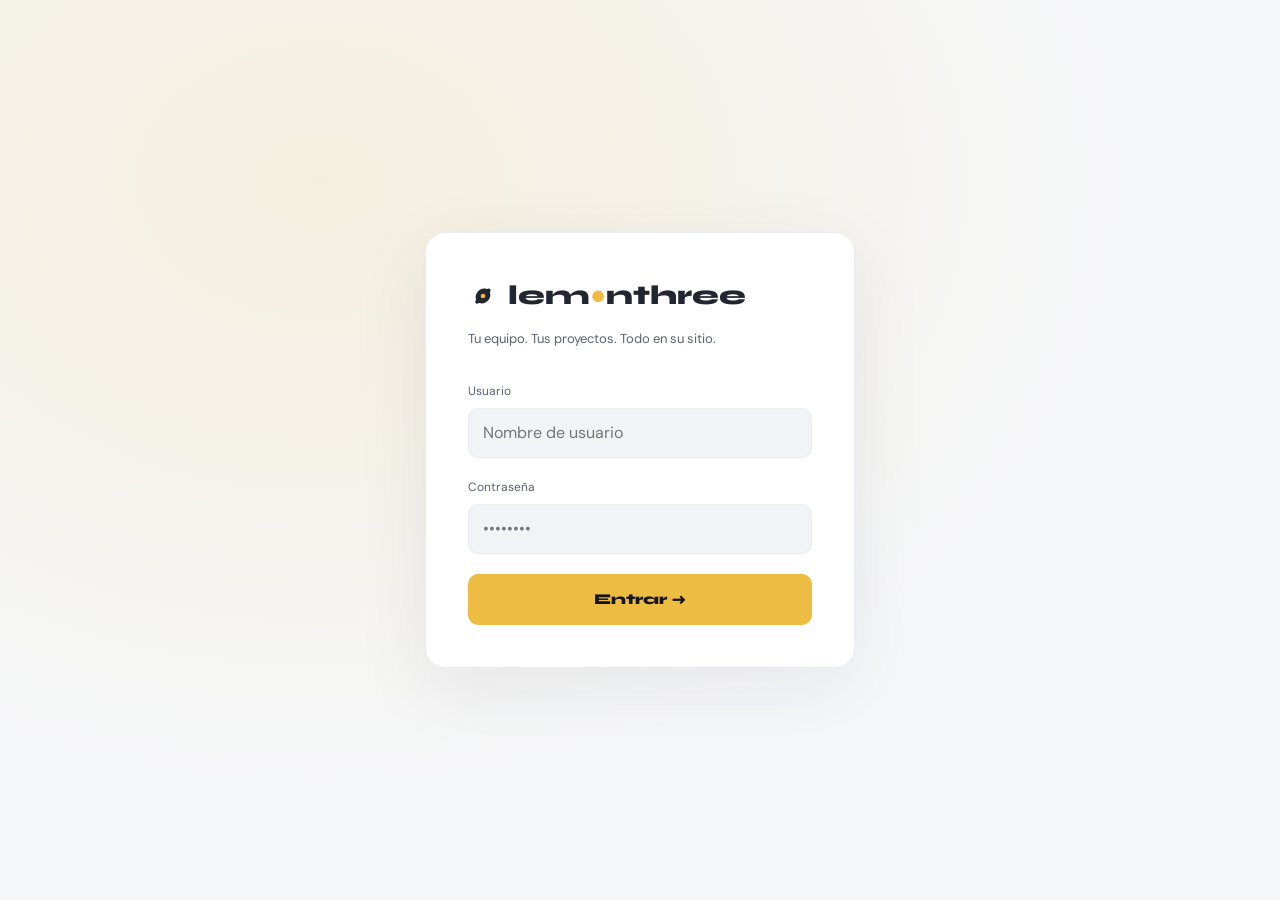
==== commit 992666ec: "Add files via upload" ====
--- a/index.html
+++ b/index.html
@@ -1,5 +1,5 @@
 <!DOCTYPE html>
-<html lang="es" data-theme="dark">
+<html lang="es" data-theme="light">
 <head>
 <meta charset="UTF-8"/>
 <meta name="viewport" content="width=device-width,initial-scale=1,viewport-fit=cover"/>
@@ -612,6 +612,7 @@
 ::-webkit-scrollbar{width:3px;height:3px}
 ::-webkit-scrollbar-thumb{background:var(--bd2);border-radius:9px}
 </style>
+<link rel="stylesheet" href="visual.css"/>
 </head>
 <body>
 
@@ -622,10 +623,10 @@
       <svg viewBox="0 0 1500 1500" width="30" height="30"><path fill="var(--tx)" d="M460.5 1134.3C434.2 1134.3 413.1 1123.7 392.1 1107.9C360.5 1076.4 355.2 1029 376.3 992.1L397.3 960.6C402.6 950 407.8 934.2 402.6 923.7C349.9 786.8 392.1 623.7 507.9 507.9C623.7 392.1 792.1 349.9 923.7 402.6C934.2 407.8 950 402.6 960.6 397.3L986.9 381.5C1023.7 360.5 1071.1 365.7 1102.7 397.3C1134.3 428.9 1139.5 476.3 1118.5 513.1L1102.7 539.4C1097.4 550 1092.1 565.8 1097.4 576.3C1150.1 707.9 1107.9 876.3 992.1 992.1C876.3 1107.9 707.9 1150.1 576.3 1097.4C565.8 1092.1 550 1097.4 539.4 1102.7L513.1 1118.5C497.3 1129 481.5 1134.3 460.5 1134.3Z"/><circle cx="750" cy="750" r="118" fill="#F0BB3D"/></svg>
       <div class="lc-brand">lem<span>●</span>nthree</div>
     </div>
-    <div class="lc-sub">Project Tracker — Inicia sesión</div>
-    <label class="lc-label">Usuario</label>
+    <div class="lc-sub">Tu equipo. Tus proyectos. Todo en su sitio.</div>
+    <label for="usernameInp" class="lc-label">Usuario</label>
     <input class="lc-input" type="text" id="usernameInp" placeholder="Nombre de usuario" autocomplete="username"/>
-    <label class="lc-label">Contraseña</label>
+    <label for="pwdInp" class="lc-label">Contraseña</label>
     <input class="lc-input" type="password" id="pwdInp" placeholder="••••••••" autocomplete="current-password"/>
     <button class="lc-btn" id="loginBtn" type="button">Entrar →</button>
     <div class="lc-error" id="loginErr">Usuario o contraseña incorrectos.</div>
@@ -643,7 +644,7 @@
     <div class="tb-mid">
       <div class="search-wrap">
         <div class="search-ico"><svg viewBox="0 0 24 24" fill="none" stroke="currentColor" stroke-width="2"><circle cx="11" cy="11" r="8"/><path d="m21 21-4.35-4.35"/></svg></div>
-        <input class="search-inp" id="srchInp" placeholder="Buscar…" autocomplete="off"/>
+        <input class="search-inp" id="srchInp" placeholder="Buscar tareas, clientes o responsables…" aria-label="Buscar tareas" autocomplete="off"/>
         <button class="search-x" id="srchX" type="button">✕</button>
       </div>
     </div>
@@ -690,6 +691,8 @@
     </aside>
 
     <main class="main" id="mainArea">
+      <div id="viewHeading"></div>
+      <div id="quickArea"></div>
       <div id="statsArea" class="stats"></div>
       <div id="fbarArea" class="fbar"></div>
       <div id="contentArea"></div>
@@ -981,14 +984,14 @@
 var tasks = [], clients = DEF_CLI.slice(), members = DEF_MEM.slice(), invoices = [], leads = [], notes = {}, contactInfo = {};
 var curUser = '', editTaskId = null, editInvId = null, editLeadId = null, curFicha = null, curCmtTask = null, curCmtLead = null, cmtMode = 'task', curInvClient = null, curNoteClient = null;
 var popId = null, popField = null, popCliSel = [];
-var vView = 'all', vLeadEst = 'all', vMem = 'all', vMon = 'all', vStat = 'all', vCli = 'all', vPri = 'all', vSort = 'created', vSearch = '';
+var vView = 'home', vLeadEst = 'all', vMem = 'all', vMon = 'all', vStat = 'all', vCli = 'all', vPri = 'all', vSort = 'created', vSearch = '';
 var calY = new Date().getFullYear(), calM = new Date().getMonth();
 var ntfPrefs = {new:true,status:true,assign:true,reminder:true,tg_new:true,tg_status:true,tg_reminder:true};
 var resendKey = '', lastNewId = null;
 var currentUserPerms = {}, currentUserIsAdmin = false, editUserId = null;
 
 // ── THEME ──────────────────────────────────────────────────────────────────
-document.documentElement.setAttribute('data-theme', localStorage.getItem('l3_theme') || 'dark');
+document.documentElement.setAttribute('data-theme', localStorage.getItem('l3_theme') || 'light');
 function toggleTheme() {
   var t = document.documentElement.getAttribute('data-theme') === 'dark' ? 'light' : 'dark';
   document.documentElement.setAttribute('data-theme', t);
@@ -1248,14 +1251,14 @@
 // ── FILTER ────────────────────────────────────────────────────────────────
 function filtered() {
   return tasks.filter(function(t) {
-    if (vView === 'done') return t.status === '✓ Done';
-    if (t.status === '✓ Done') return false;
+    if (vView === 'done' ? t.status !== '✓ Done' : t.status === '✓ Done') return false;
+
     if (vMem !== 'all' && t.owner !== vMem) return false;
     if (vMon !== 'all' && t.month !== vMon) return false;
     if (vStat !== 'all' && t.status !== vStat) return false;
     if (vCli !== 'all' && !parseCli(t.client).includes(vCli)) return false;
     if (vPri !== 'all' && (t.priority || 'Media') !== vPri) return false;
-    if (vSearch && !t.task.toLowerCase().includes(vSearch)) return false;
+    if (vSearch && ![t.task,t.owner,parseCli(t.client).join(' '),t.description].join(' ').toLowerCase().includes(vSearch)) return false;
     return true;
   }).sort(function(a, b) {
     if (vSort === 'deadline') { if (!a.date_end && !b.date_end) return 0; if (!a.date_end) return 1; if (!b.date_end) return -1; return a.date_end.localeCompare(b.date_end); }
@@ -1535,7 +1538,7 @@
     var ord = vMon !== 'all' ? [vMon] : MONTHS.filter(function(m) { return grp[m]; });
     ord.forEach(function(month) {
       if (!grp[month]) return;
-      if (vMon === 'all') h += '<tr class="mg-row"><td colspan="10"><span class="mg-lbl">' + month.toUpperCase() + ' 2026</span></td></tr>';
+      if (vMon === 'all') h += '<tr class="mg-row"><td colspan="10"><span class="mg-lbl">' + month.toUpperCase() + '</span></td></tr>';
       grp[month].forEach(function(t) {
         var clis = parseCli(t.client);
         var isNew = t.id === lastNewId ? ' new-hl' : '';
@@ -1588,7 +1591,7 @@
   if (!c) return;
   var f = filtered();
   var h = '<div class="sh"><div class="st">Kanban</div></div><div class="kb">';
-  KB_COLS.forEach(function(col) {
+  KB_COLS.concat([{s:'↻ Ongoing',c:'#9b7dde'}]).forEach(function(col) {
     var cards = f.filter(function(t) { return t.status === col.s; });
     h += '<div class="kb-col"><div class="kb-hdr" style="border-top:3px solid ' + col.c + '"><span style="color:' + col.c + '">' + col.s + '</span><span class="kb-cnt">' + cards.length + '</span></div><div class="kb-body">';
     if (!cards.length) h += '<div class="kb-empty">Sin tareas</div>';
@@ -2738,7 +2741,84 @@
 });
 
 // Unregister service workers
-if ('serviceWorker' in navigator) navigator.serviceWorker.getRegistrations().then(function(regs){ regs.forEach(function(r){r.unregister();}); });
+if ('serviceWorker' in navigator && /^https?:$/.test(location.protocol)) navigator.serviceWorker.getRegistrations().then(function(regs){ regs.forEach(function(r){r.unregister();}); }).catch(function(){});
+
+// Visual workspace: presentation layer; preserves database values and original actions.
+var quickScope = 'all', taskLayout = localStorage.getItem('l3_layout') || 'cards';
+var labels = {'● LIVE':'Publicado','● In Progress':'En curso','◐ Revisión':'En revisión','◆ Planificado':'Planificado','↻ Ongoing':'Recurrente','⏸ On Hold':'En pausa','✓ Done':'Finalizada'};
+var viewNames = {home:'Inicio',all:'Tareas',kb:'Tablero',ms:'Hitos',cal:'Calendario',done:'Finalizadas',fichas:'Clientes',leads:'Oportunidades',admin:'Usuarios'};
+var viewDescriptions = {home:'Una visión clara del trabajo de tu equipo.',all:'Organiza las entregas y encuentra tu siguiente paso.',kb:'Cada tarea, en su fase. Pulsa una tarjeta para actualizarla.',ms:'Las entregas que marcan la diferencia.',cal:'Consulta las entregas por fecha.',done:'El trabajo que ya habéis completado.',fichas:'Información, tareas y facturación de cada cliente.',leads:'Sigue cada oportunidad desde el primer contacto.',admin:'Gestiona el acceso de tu equipo.'};
+function dayKey(d) { return d.getFullYear()+'-'+String(d.getMonth()+1).padStart(2,'0')+'-'+String(d.getDate()).padStart(2,'0'); }
+function matchesScope(t, scope) {
+  var today=dayKey(new Date()), end=new Date(); end.setDate(end.getDate()+7);
+  if(scope==='mine') return String(t.owner||'').toLowerCase()===String(curUser||'').toLowerCase();
+  if(scope==='late') return !!t.date_end && t.date_end<today;
+  if(scope==='today') return t.date_end===today;
+  if(scope==='week') return !!t.date_end && t.date_end>=today && t.date_end<=dayKey(end);
+  if(scope==='blocked') return !!String(t.blockers||'').trim() || t.status==='⏸ On Hold';
+  return true;
+}
+var originalFiltered=filtered;
+filtered=function(){return originalFiltered().filter(function(t){return matchesScope(t,quickScope);});};
+function resetFilters(){vMem='all';vMon='all';vStat='all';vCli='all';vPri='all';vSearch='';quickScope='all';srchInp.value='';srchX.classList.remove('on');}
+function openScope(scope){resetFilters();quickScope=scope;vSort='deadline';setView('all');}
+function emptyVisual(title,desc){return '<div class="empty-state"><strong>'+title+'</strong>'+desc+'</div>';}
+function dueLabel(t){if(!t.date_end)return 'Sin fecha';var today=dayKey(new Date());return t.date_end===today?'Hoy':fmtDate(t.date_end);}
+function rowVisual(t){return '<button class="focus-row" data-edt="'+esc(t.id)+'"><span class="priority-mark"></span><span class="task-copy"><strong>'+esc(t.task)+'</strong><small>'+esc(parseCli(t.client).join(' · ')||'Sin cliente')+' · '+esc(t.owner||'Sin responsable')+'</small></span><span class="due-pill '+(matchesScope(t,'late')?'late':'')+'">'+dueLabel(t)+'</span></button>';}
+buildDashboard=function(c){
+  var active=tasks.filter(function(t){return t.status!=='✓ Done';});
+  var h='<section class="home-hero"><div><div class="eyebrow">LEMONTHREE · ESPACIO DE TRABAJO</div><h2>Hola, '+esc(curUser)+'. Vamos a por ello.</h2><p>'+ (active.length?'Hay '+active.length+' tareas en marcha. Empieza por lo que necesita atención.':'Todo listo para organizar vuestro próximo proyecto.')+'</p></div><button class="v-btn primary" data-visual-new>+ Nueva tarea</button></section>';
+  h+='<div class="metric-grid">';
+  [['late','Vencidas','#d46a65','Revisar entregas pendientes'],['today','Para hoy','#d8a32c','Tu foco más inmediato'],['week','Próximos 7 días','#6d8fca','Anticípate a las entregas'],['blocked','Bloqueadas','#a18ac3','Despeja el camino']].forEach(function(a){h+='<button class="metric" data-scope="'+a[0]+'" style="--accent:'+a[2]+'"><span class="metric-label"><i class="metric-dot"></i>'+a[1]+'</span><strong>'+active.filter(function(t){return matchesScope(t,a[0]);}).length+'</strong><small>'+a[3]+' ↗</small></button>';});
+  h+='</div><div class="home-grid"><section class="panel"><div class="panel-head"><h2>Necesita atención</h2><button class="v-btn" data-scope="all">Ver tareas ↗</button></div>';
+  var urgent=active.filter(function(t){return matchesScope(t,'week')||matchesScope(t,'late')||matchesScope(t,'blocked')||t.priority==='Alta';}).sort(function(a,b){return (a.date_end||'9999').localeCompare(b.date_end||'9999');}).slice(0,6);
+  h+=urgent.length?urgent.map(rowVisual).join(''):emptyVisual('Todo al día','No hay entregas próximas ni tareas urgentes.');
+  h+='</section><section class="panel"><div class="panel-head"><h2>Trabajo del equipo</h2><span>Tareas activas</span></div>';
+  var owners=Array.from(new Set(members.concat(active.map(function(t){return t.owner||'Sin responsable';}))));
+  var counts=owners.map(function(name){return {name:name,count:active.filter(function(t){return (t.owner||'Sin responsable')===name;}).length};}).sort(function(a,b){return b.count-a.count;});
+  var max=Math.max.apply(null,[1].concat(counts.map(function(x){return x.count;})));
+  h+=counts.length?counts.map(function(x){return '<div class="team-row"><div class="team-label"><span>'+esc(x.name)+'</span><strong>'+x.count+'</strong></div><div class="team-track"><div class="team-fill" style="width:'+Math.round(x.count/max*100)+'%"></div></div></div>';}).join(''):emptyVisual('Vuestro equipo, aquí','Añade responsables desde el menú superior.');
+  h+='<div class="team-foot">Recuento de tareas, sin estimación de horas.</div></section></div>';c.innerHTML=h;
+};
+var originalBuildAll=buildAll;
+buildAll=function(c){
+  if(taskLayout==='table'){originalBuildAll(c);return;}
+  var f=filtered(), h='<div class="sh"><div class="st">'+f.length+' tarea'+(f.length===1?'':'s')+'</div></div>';
+  if(!f.length){c.innerHTML=h+emptyVisual('No hay tareas en esta vista','Prueba otros filtros o crea una nueva tarea.');return;}
+  h+='<div class="task-grid">';f.forEach(function(t){h+='<article class="visual-task"><div class="task-top">'+rStatus(t.status,t.id)+rPri(t.priority,t.id)+'</div><button class="task-title" data-edt="'+esc(t.id)+'">'+esc(t.task)+'</button><div class="task-desc">'+esc((t.next_steps||t.description||'Añade el siguiente paso para que el equipo sepa cómo avanzar.').slice(0,130))+'</div><div style="margin-bottom:14px">'+parseCli(t.client).map(function(x){return '<span class="cli-tag">'+esc(x)+'</span>';}).join(' ')+'</div><div class="task-bottom">'+rOwner(t.owner,t.id)+'<span>'+rDateRel(t.date_end,t.id,'date_end')+'</span></div><div class="task-utilities"><button class="ib" data-cmt="'+esc(t.id)+'" title="Comentarios">'+I.cmt+'</button><button class="ib" data-dup="'+esc(t.id)+'" title="Duplicar tarea">'+I.dup+'</button><button class="ib" data-edt="'+esc(t.id)+'" title="Editar tarea">'+I.edt+'</button></div></article>';});c.innerHTML=h+'</div>';
+};
+var originalRender=render;
+render=function(){
+  if(currentUserPerms[vView]===false){vView=Object.keys(viewNames).find(function(v){return v!=='admin'&&currentUserPerms[v]!==false;})||'all';}
+  originalRender();
+  var taskView=['all','kb','ms','cal','done'].includes(vView);
+  document.getElementById('viewHeading').innerHTML='<div class="view-head"><div><div class="eyebrow">TU AGENCIA, EN ORDEN</div><h1>'+esc(viewNames[vView]||'Tu espacio')+'</h1><p>'+esc(viewDescriptions[vView]||'')+'</p></div>'+(vView==='all'?'<div class="view-tools"><button class="v-btn '+(taskLayout==='cards'?'on':'')+'" data-layout="cards">Tarjetas</button><button class="v-btn '+(taskLayout==='table'?'on':'')+'" data-layout="table">Tabla</button></div>':'')+'</div>';
+  document.getElementById('quickArea').innerHTML=taskView?'<div class="quickbar">'+[['all','Todas'],['mine','Mis tareas'],['late','Vencidas'],['today','Hoy'],['week','7 días'],['blocked','Bloqueadas']].map(function(a){return '<button class="v-btn '+(quickScope===a[0]?'on':'')+'" aria-pressed="'+(quickScope===a[0])+'" data-quick="'+a[0]+'">'+a[1]+'</button>';}).join('')+'<button class="v-btn reset" data-reset>Limpiar filtros ↺</button></div>'+([vMem,vCli,vMon,vStat,vPri].some(function(v){return v!=='all';})?'<div class="filter-note">Filtros activos: '+[vMem,vCli,vMon,vStat,vPri].filter(function(v){return v!=='all';}).map(esc).join(' · ')+'</div>':''):'';
+  if(vView==='all')document.getElementById('statsArea').innerHTML='';
+  document.querySelectorAll('.sb-item,.bn-i').forEach(function(el){var key=el.id.replace(/^(bnav|nav)-/,'');if(key!=='more')el.classList.toggle('on',key===vView);if(currentUserPerms[key]===false)el.style.display='none';});
+  // Translate only visible text. Preserve saved enum values and action attributes.
+  var walker=document.createTreeWalker(document.getElementById('app'),NodeFilter.SHOW_TEXT), node;
+  while((node=walker.nextNode())){if(labels[node.nodeValue.trim()])node.nodeValue=labels[node.nodeValue.trim()];}
+  document.querySelectorAll('[data-edt]').forEach(function(el){if(el.tagName!=='BUTTON'){el.tabIndex=0;el.setAttribute('role','button');}el.setAttribute('aria-label',el.classList.contains('task-title')||el.classList.contains('focus-row')?'Editar: '+el.textContent.trim():'Editar tarea');});
+  document.querySelectorAll('button[title]').forEach(function(el){el.setAttribute('aria-label',el.title);});
+};
+document.querySelectorAll('#f-status option').forEach(function(o){var value=o.value;o.value=value;o.textContent=labels[value]||value;});
+var originalSetView=setView;
+setView=function(v){if(currentUserPerms[v]===false){toast('No tienes acceso a esta vista.','err');return;}originalSetView(v);};
+document.addEventListener('click',function(e){
+ var el=e.target.closest('[data-scope],[data-quick],[data-layout],[data-reset],[data-visual-new]');if(!el)return;
+ if(el.hasAttribute('data-scope'))openScope(el.dataset.scope);
+ if(el.hasAttribute('data-quick')){quickScope=el.dataset.quick;render();}
+ if(el.hasAttribute('data-layout')){taskLayout=el.dataset.layout;localStorage.setItem('l3_layout',taskLayout);render();}
+ if(el.hasAttribute('data-reset')){resetFilters();render();}
+ if(el.hasAttribute('data-visual-new'))openTaskModal(null);
+});
+document.addEventListener('keydown',function(e){if((e.key==='Enter'||e.key===' ')&&e.target.matches('[role="button"]')){e.preventDefault();e.target.click();}if((e.ctrlKey||e.metaKey)&&e.key==='k'){e.preventDefault();srchInp.focus();}});
+srchInp.addEventListener('input',function(){if(!['all','kb','ms','cal','done'].includes(vView)&&currentUserPerms.all!==false)setView('all');});
+var icons={home:'<rect x="3" y="3" width="7" height="7" rx="2"/><rect x="14" y="3" width="7" height="7" rx="2"/><rect x="3" y="14" width="7" height="7" rx="2"/><rect x="14" y="14" width="7" height="7" rx="2"/>',all:'<path d="m3 6 2 2 3-3M11 6h10M3 13h4m4 0h10M3 20h4m4 0h10"/>',kb:'<rect x="3" y="4" width="5" height="16" rx="1"/><rect x="10" y="4" width="5" height="10" rx="1"/><rect x="17" y="4" width="4" height="13" rx="1"/>',cal:'<rect x="3" y="5" width="18" height="16" rx="2"/><path d="M7 3v4m10-4v4M3 11h18"/>',fichas:'<path d="M3 20v-3a4 4 0 0 1 4-4h4a4 4 0 0 1 4 4v3m2-8a4 4 0 0 1 4 4v3"/><circle cx="9" cy="6" r="3"/><path d="M17 3a3 3 0 0 1 0 6"/>',leads:'<circle cx="12" cy="12" r="9"/><circle cx="12" cy="12" r="5"/><circle cx="12" cy="12" r="1"/>',done:'<path d="m5 12 4 4L20 5"/>',ms:'<path d="M5 21V3l14 5-14 5"/>',tpl:'<rect x="5" y="4" width="14" height="17" rx="2"/><path d="M9 3h6v4H9zM9 12h6m-6 4h6"/>'};
+Object.keys(icons).forEach(function(k){var svg='<svg viewBox="0 0 24 24" fill="none" stroke="currentColor" stroke-width="1.7" stroke-linecap="round" stroke-linejoin="round" aria-hidden="true">'+icons[k]+'</svg>';var nav=document.getElementById('nav-'+k);if(nav)nav.innerHTML='<span>'+svg+'</span>'+(viewNames[k]||'Plantillas');var bn=document.querySelector('#bnav-'+k+' .bi');if(bn)bn.innerHTML=svg;});
+document.querySelectorAll('.sb-item,.bn-i,.user-chip').forEach(function(el){el.tabIndex=0;el.setAttribute('role','button');});
+if(currentUserPerms.home===false)vView='all';
 
 // ── START ──────────────────────────────────────────────────────────────────
 initLogin();
--- a/visual.css
+++ b/visual.css
@@ -0,0 +1,14 @@
+/* Lemonthree — visual workspace. Keeps original data and event contracts. */
+:root{--y:#edbc42;--yh:#dfac2d;--yd:rgba(237,188,66,.15);--r:16px;--r2:10px;--tb:76px}
+[data-theme=light]{--bg:#f6f7f9;--bg2:#fff;--bg3:#f1f3f6;--bg4:#e5e8ee;--tx:#222630;--tx2:#59616f;--mu:#697280;--bd:#e9ecf0;--bd2:#d8dde5;--hv:#f7f8fa;--sh:rgba(25,35,52,.07)}
+[data-theme=dark]{--bg:#15171b;--bg2:#1e2127;--bg3:#282c34;--bg4:#353b45;--tx:#f2f3f5;--tx2:#b0b7c2;--mu:#9aa4b2;--bd:#303640;--bd2:#444d5a;--hv:#282d35}
+button,input,select,textarea{font:inherit}button{cursor:pointer}button:focus-visible,[tabindex]:focus-visible,a:focus-visible{outline:3px solid #3e79cf;outline-offset:3px}button:disabled{cursor:wait}
+.tb{padding:0 28px;gap:20px}.tb-brand{font-size:22px}.tb-dot{display:none}.tb-mid{justify-content:flex-start;padding-left:55px}.search-wrap{max-width:470px}.search-inp{padding:12px 36px;border:0;font-size:13px}.ico-btn{min-width:38px;min-height:38px;background:transparent}.add-btn{padding:12px 20px;font-size:13px}.user-chip{padding:5px 12px 5px 5px;gap:8px}.av{width:30px;height:30px;font-size:12px}.dbg{display:none}
+.sb{width:238px;padding:24px 12px;position:sticky;top:var(--tb)}.sb-sec{padding:0;margin-bottom:26px}.sb-head{font-family:inherit;font-size:11px;font-weight:700;letter-spacing:1.1px;margin-bottom:10px}.sb-item,.sb-mem,.sb-cli,.sb-mon{min-height:39px;border-radius:9px;font-size:13px;padding:9px 12px;gap:12px}.sb-item.on{background:var(--yd);color:var(--tx);font-weight:700}.sb-item>span:first-child{width:21px;display:inline-flex}.sb-item svg{width:18px;height:18px}.sb-sec:nth-child(n+2){border-top:1px solid var(--bd);padding-top:20px}.main{min-width:0;padding:30px 36px 50px}.view-head{display:flex;justify-content:space-between;align-items:center;gap:18px;margin-bottom:24px}.eyebrow{text-transform:uppercase;font-size:10px;font-weight:700;letter-spacing:1.7px;color:var(--mu);margin-bottom:7px}.view-head h1{font-family:Syne,sans-serif;font-size:30px;line-height:1.2;letter-spacing:-1px}.view-head p{font-size:13px;color:var(--tx2);margin-top:9px}.view-tools{display:flex;gap:8px}.v-btn{border:1px solid var(--bd2);border-radius:9px;background:var(--bg2);color:var(--tx);padding:9px 13px;font-size:12px;min-height:38px}.v-btn.on{background:var(--tx);color:var(--bg2);border-color:var(--tx)}.v-btn.primary{background:var(--y);border-color:var(--y);color:#222630;font-weight:700}
+.quickbar{display:flex;align-items:center;flex-wrap:wrap;gap:8px;margin-bottom:18px}.quickbar .v-btn{border-radius:22px}.quickbar .reset{margin-left:auto;border:0;color:var(--tx2);background:transparent}.filter-note{font-size:12px;color:var(--tx2);margin-bottom:14px}.stats{gap:14px}.sc{border-radius:12px;padding:16px}.sc-lbl,.sc-sub{font-family:inherit!important;font-size:12px!important;letter-spacing:0!important}.sc-val{font-size:27px}.fbar{padding:12px 0;gap:7px;margin-bottom:16px}.chip{font-size:11px;padding:7px 10px}.fb-label{font-family:inherit;font-size:11px;letter-spacing:0}.sh{margin:0 0 16px}.st{font-size:18px}.tbl-wrap,.card,.kb-col,.fc,.adm-card{border-color:var(--bd);box-shadow:0 3px 14px var(--sh)}.tbl-scroll th{font-family:inherit;font-size:11px;letter-spacing:0;padding:14px 12px}.tbl-scroll td{font-size:12px;padding:15px 12px}.td-name{min-width:230px!important;font-weight:600}.ib{min-width:30px;min-height:30px}.status,.pri,.cli-tag{font-size:11px;letter-spacing:0}.kb{grid-template-columns:repeat(auto-fit,minmax(245px,1fr));gap:16px}.kb-col{background:var(--bg3);border-radius:14px}.kb-hdr{padding:16px;font-size:13px}.kb-body{padding:10px}.kb-card{padding:16px;border-radius:11px;margin-bottom:10px;background:var(--bg2);border:1px solid var(--bd)}.kb-card-name{font-size:14px;line-height:1.5}.kb-empty{padding:28px;font-size:12px}
+.home-hero{background:#252a31;color:white;border-radius:18px;padding:28px 30px;display:flex;align-items:center;justify-content:space-between;gap:20px;margin-bottom:22px;position:relative;overflow:hidden}.home-hero:after{content:'';width:145px;height:145px;border:30px solid rgba(237,188,66,.10);border-radius:50%;position:absolute;right:165px;top:-75px;pointer-events:none}.home-hero .eyebrow{color:#edbc42}.home-hero h2{font:700 25px Syne,sans-serif;margin-bottom:9px}.home-hero p{color:#bcc3cd;font-size:13px;max-width:520px}.home-hero .v-btn{flex-shrink:0;z-index:1}.metric-grid{display:grid;grid-template-columns:repeat(4,1fr);gap:15px;margin-bottom:25px}.metric{border:1px solid var(--bd);background:var(--bg2);border-radius:14px;padding:20px;text-align:left;color:var(--tx);position:relative;transition:transform .15s,box-shadow .15s}.metric:hover{transform:translateY(-3px);box-shadow:0 8px 24px var(--sh)}.metric-label{display:flex;align-items:center;gap:8px;font-size:12px;color:var(--tx2)}.metric-dot{width:8px;height:8px;border-radius:50%;background:var(--accent)}.metric strong{display:block;font-size:34px;font-weight:600;letter-spacing:-1px;margin:12px 0 3px}.metric small{font-size:11px;color:var(--tx2)}.home-grid{display:grid;grid-template-columns:minmax(0,1.6fr) minmax(260px,1fr);gap:22px}.panel{background:var(--bg2);border:1px solid var(--bd);border-radius:16px;overflow:hidden}.panel-head{padding:20px 22px;display:flex;justify-content:space-between;align-items:center;border-bottom:1px solid var(--bd);gap:10px}.panel-head h2{font:700 16px Syne,sans-serif}.panel-head span{font-size:11px;color:var(--mu)}.focus-row{display:flex;align-items:center;gap:14px;width:100%;border:0;border-bottom:1px solid var(--bd);background:transparent;text-align:left;color:var(--tx);padding:16px 22px}.focus-row:hover{background:var(--hv)}.focus-row:last-child{border:0}.focus-row .task-copy{flex:1;min-width:0}.task-copy strong{display:block;font-size:13px;font-weight:600;overflow-wrap:anywhere}.task-copy small{display:block;color:var(--tx2);font-size:11px;margin-top:5px}.due-pill{background:var(--bg3);border-radius:7px;padding:5px 8px;font-size:11px;white-space:nowrap}.due-pill.late{color:#bb4444;background:#bb444414}.priority-mark{height:30px;width:3px;border-radius:3px;background:var(--y);flex-shrink:0}.team-row{padding:17px 22px}.team-label{display:flex;align-items:center;justify-content:space-between;margin-bottom:9px;font-size:12px}.team-track{height:6px;background:var(--bg3);border-radius:9px;overflow:hidden}.team-fill{height:100%;background:var(--y);border-radius:9px}.team-foot{font-size:11px;color:var(--tx2);padding:4px 22px 20px}.empty-state{text-align:center;padding:40px 20px;color:var(--tx2);font-size:13px}.empty-state strong{display:block;color:var(--tx);font-size:16px;margin-bottom:6px}.task-grid{display:grid;grid-template-columns:repeat(auto-fill,minmax(265px,1fr));gap:16px}.visual-task{background:var(--bg2);border:1px solid var(--bd);border-radius:14px;padding:19px;box-shadow:0 3px 14px var(--sh)}.visual-task .task-title{display:block;text-align:left;background:none;border:0;color:var(--tx);font-weight:600;font-size:15px;line-height:1.5;margin:15px 0 9px;width:100%}.visual-task .task-title:hover{text-decoration:underline}.visual-task .task-desc{color:var(--tx2);font-size:12px;min-height:36px;margin-bottom:18px;overflow-wrap:anywhere}.task-bottom{display:flex;justify-content:space-between;gap:8px;border-top:1px solid var(--bd);padding-top:13px;align-items:center}.task-top{display:flex;justify-content:space-between;gap:8px}.task-utilities{display:flex;justify-content:flex-end;margin-top:10px;gap:4px}.mo{border-radius:20px;padding:28px}.fg{gap:17px}.fg-lbl{font-family:inherit;font-size:12px;letter-spacing:0;text-transform:none;margin-bottom:7px}.fi,.fs,.ft{padding:11px 13px;font-size:14px}.mo-title{font-size:21px;margin-bottom:24px}.mo-actions{margin-top:24px}.lc{max-width:430px;padding:42px;border:1px solid var(--bd);box-shadow:0 20px 80px var(--sh)}#loginScreen{background:radial-gradient(ellipse at 25% 20%,var(--yd),transparent 60%),var(--bg)}.lc-brand{font-size:27px}.lc-logo{margin-bottom:12px}.lc-sub{font-size:13px;line-height:1.7;margin-bottom:32px}.lc-label{font-family:inherit;font-size:12px;letter-spacing:0;text-transform:none}.lc-input{margin-bottom:20px}.tb-d{color:var(--tx2)}
+@media(min-width:769px){.main{height:calc(100vh - var(--tb))}.bnav{display:none}}
+@media(max-width:1100px){.main{padding:25px 22px}.sb{width:205px}.tb-mid{padding-left:0}.home-grid{grid-template-columns:1fr}.home-hero{padding:24px}.metric{padding:17px}}
+@media(max-width:768px){:root{--tb:112px}.tb{height:112px;flex-wrap:wrap;gap:8px;padding:12px 16px;align-content:center}.tb-logo{flex:1}.tb-brand{font-size:19px}.tb-mid{display:flex!important;order:3;width:100%;flex:auto;padding:0}.search-wrap{max-width:none}.search-inp{padding:10px 34px}.tb-right{gap:3px}.tb-right .tb-d{display:none}.tb-right #themeBtn{display:flex}.user-chip{font-size:11px}.main{padding:23px 16px 145px}.view-head{align-items:flex-start;flex-wrap:wrap;gap:15px;margin-bottom:20px}.view-head h1{font-size:26px}.view-head p{font-size:12px}.metric-grid{grid-template-columns:repeat(2,1fr);gap:10px}.metric{padding:16px}.metric strong{font-size:29px}.home-hero{align-items:flex-start;flex-direction:column;padding:23px}.home-hero h2{font-size:23px}.home-hero:after{right:-25px;top:-20px}.home-grid{gap:18px}.focus-row{padding:15px}.panel-head{padding:18px 15px}.quickbar{gap:7px}.quickbar .v-btn{font-size:11px;min-height:38px;padding:8px 12px}.task-grid{grid-template-columns:1fr}.bnav{background:var(--bg2);border-top:1px solid var(--bd);box-shadow:0 -4px 20px var(--sh)}.bn-i{min-width:0}.bn-i .bl{font-size:10px}.bn-i .bi svg{width:21px;height:21px}.bn-i.on{color:var(--tx);background:var(--yd);border-radius:10px}.fab{background:var(--y);color:#222630;bottom:calc(var(--bn) + 16px + var(--sbi))}.mo{padding:23px 18px}.lc{padding:30px}.stats{flex-wrap:wrap}.sc{min-width:130px}.quickbar .reset{margin-left:0}}
+@media(prefers-reduced-motion:reduce){*,*:before,*:after{animation:none!important;transition:none!important;scroll-behavior:auto!important}}
+#statsArea:empty,#fbarArea:empty,#quickArea:empty{display:none}.sb-mem.on,.sb-cli.on,.sb-mon.on{color:var(--tx)}.home-grid{align-items:start}
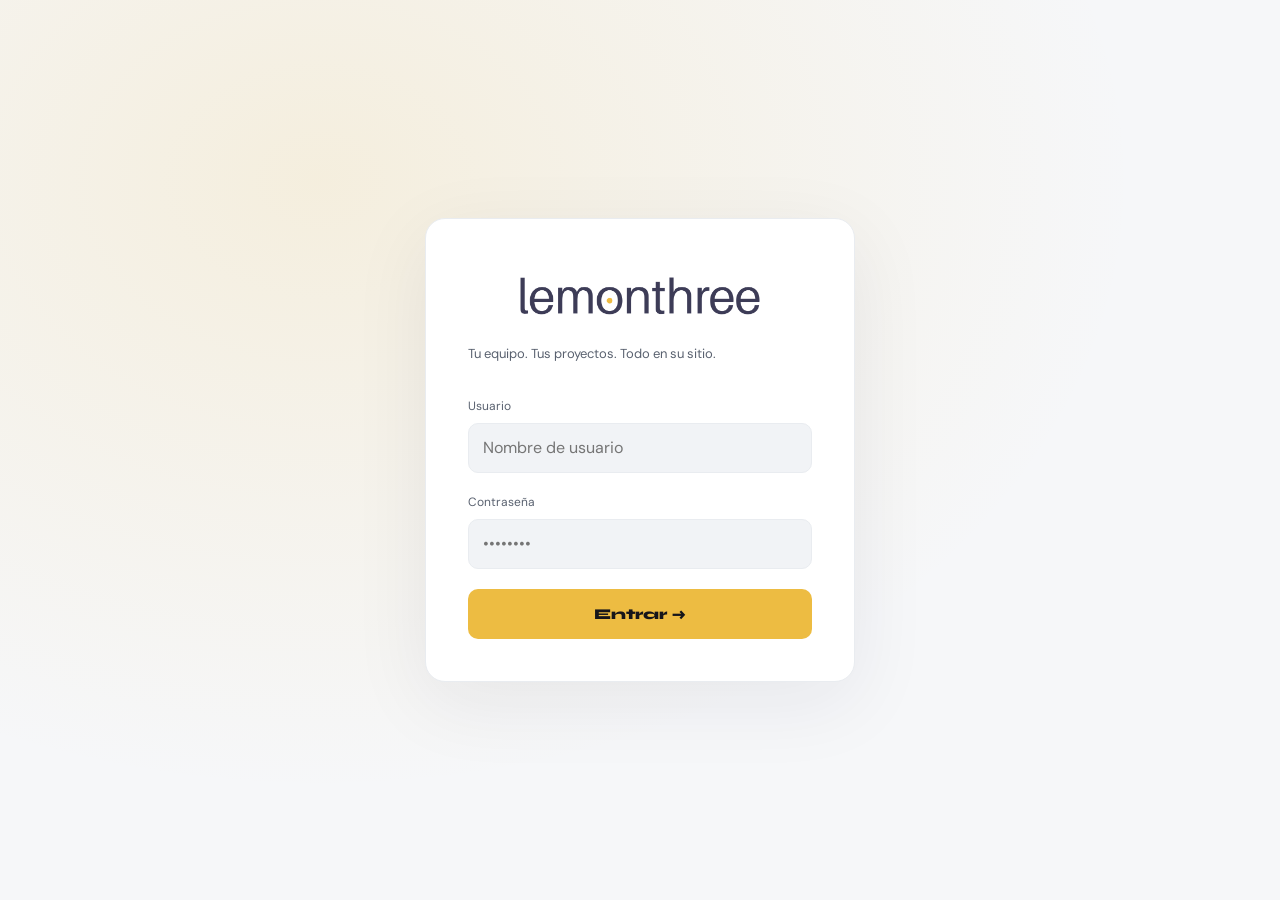
==== commit 0148a774: "Add files via upload" ====
--- a/index.html
+++ b/index.html
@@ -1315,7 +1315,7 @@
   var cn = document.getElementById('cliNav');
   if (cn) {
     cn.innerHTML = clients.map(function(c) {
-      var cnt = tasks.filter(function(t) { return parseCli(t.client).includes(c) && t.status !== '✓ Done'; }).length;
+      var cnt = tasks.filter(function(t) { return parseCli(t.client).includes(c) && ((vView==='all'&&grouped)||t.status !== '✓ Done'); }).length;
       return '<div class="sb-cli' + (vCli===c?' on':'') + '" data-cli="' + esc(c) + '">' +
         '<span class="sb-cli-name" title="' + esc(c) + '" style="pointer-events:none">' + esc(c) + '</span>' +
         (cnt ? '<span class="sb-cnt" style="pointer-events:none">' + cnt + '</span>' : '') + '</div>';
@@ -1345,7 +1345,7 @@
   // Month nav
   var monN = document.getElementById('monNav');
   if (!monN) return;
-  var act = tasks.filter(function(t) { return t.status !== '✓ Done'; });
+  var act = tasks.filter(function(t) { return (vView==='all'&&grouped)||t.status !== '✓ Done'; });
   monN.innerHTML = '<div class="sb-mon' + (vMon==='all'?' on':'') + '" data-mon="all">Todos <span class="sb-cnt" style="pointer-events:none">' + act.length + '</span></div>' +
     MONTHS.map(function(m) {
       var c = act.filter(function(t) { return t.month === m; }).length;
@@ -1365,7 +1365,7 @@
 function buildStats() {
   var el = document.getElementById('statsArea'); if (!el) return;
   if (vView === 'home' || vView === 'admin') { el.innerHTML = ''; return; }
-  var act = tasks.filter(function(t) { return t.status !== '✓ Done'; });
+  var act = tasks.filter(function(t) { return (vView==='all'&&grouped)||t.status !== '✓ Done'; });
   var tot = act.length;
   var live = act.filter(function(t) { return t.status === '● LIVE' || t.status === '● In Progress'; }).length;
   var done = tasks.filter(function(t) { return t.status === '✓ Done'; }).length;
@@ -2750,6 +2750,7 @@
 var viewDescriptions = {home:'Una visión clara del trabajo de tu equipo.',all:'Organiza las entregas y encuentra tu siguiente paso.',kb:'Cada tarea, en su fase. Pulsa una tarjeta para actualizarla.',ms:'Las entregas que marcan la diferencia.',cal:'Consulta las entregas por fecha.',done:'El trabajo que ya habéis completado.',fichas:'Información, tareas y facturación de cada cliente.',leads:'Sigue cada oportunidad desde el primer contacto.',admin:'Gestiona el acceso de tu equipo.'};
 function dayKey(d) { return d.getFullYear()+'-'+String(d.getMonth()+1).padStart(2,'0')+'-'+String(d.getDate()).padStart(2,'0'); }
 function matchesScope(t, scope) {
+  if(t.status==='✓ Done'&&['late','today','week','blocked'].includes(scope))return false;
   var today=dayKey(new Date()), end=new Date(); end.setDate(end.getDate()+7);
   if(scope==='mine') return String(t.owner||'').toLowerCase()===String(curUser||'').toLowerCase();
   if(scope==='late') return !!t.date_end && t.date_end<today;
@@ -2820,6 +2821,70 @@
 document.querySelectorAll('.sb-item,.bn-i,.user-chip').forEach(function(el){el.tabIndex=0;el.setAttribute('role','button');});
 if(currentUserPerms.home===false)vView='all';
 
+// Grouped task workspace and portable brand/team images.
+var GROUPS=[{key:'new',name:'Tareas nuevas',color:'#80899a',status:'◆ Planificado'}, {key:'progress',name:'En proceso',color:'#c9971c',status:'● In Progress'}, {key:'blocked',name:'Bloqueadas',color:'#cf5260',status:'⏸ On Hold'}, {key:'review',name:'En revisión',color:'#3e90c7',status:'◐ Revisión'}, {key:'done',name:'Hechas',color:'#329879',status:'✓ Done'}];
+var closedGroups=new Set(), grouped=true;
+function groupOf(t){if(t.status==='✓ Done')return 'done';if(t.status==='⏸ On Hold')return 'blocked';if(t.status==='◐ Revisión')return 'review';if(['● In Progress','↻ Ongoing','● LIVE'].includes(t.status))return 'progress';return 'new';}
+var previousFiltered=filtered;
+filtered=function(){if(vView!=='all'||!grouped)return previousFiltered();return tasks.filter(function(t){return (vMem==='all'||t.owner===vMem)&&(vCli==='all'||parseCli(t.client).includes(vCli))&&(vMon==='all'||t.month===vMon)&&(vStat==='all'||t.status===vStat)&&(vPri==='all'||(t.priority||'Media')===vPri)&&(!vSearch||[t.task,t.owner,t.description,parseCli(t.client).join(' ')].join(' ').toLowerCase().includes(vSearch))&&matchesScope(t,quickScope);}).sort(function(a,b){if(vSort==='deadline')return(a.date_end||'9999').localeCompare(b.date_end||'9999');if(vSort==='priority')return ['Alta','Media','Baja'].indexOf(a.priority||'Media')-['Alta','Media','Baja'].indexOf(b.priority||'Media');return 0;});};
+var brandPublished={"logo":"[data-uri]","avatars":{}},brandDraft=null,mediaStorageKey='l3_media_draft_v1';
+try{brandDraft=JSON.parse(localStorage.getItem(mediaStorageKey)||'null');}catch(e){}
+function safePicture(src){return typeof src==='string'&&/^data:image\/(png|jpeg|webp);base64,[A-Za-z0-9+/=]+$/.test(src)&&src.length<1800000?src:'';}
+function cleanMedia(data){var out={logo:safePicture(data&&data.logo),avatars:{}};Object.keys(data&&data.avatars||{}).slice(0,150).forEach(function(name){if(name==='__proto__'||name==='constructor'||name==='prototype')return;var pic=safePicture(data.avatars[name]);if(pic)out.avatars[name.toLowerCase()]=pic;});return out;}
+if(brandDraft)brandDraft=cleanMedia(brandDraft);
+function media(){return brandDraft||brandPublished;}
+function photo(name){return media().avatars[String(name||'').toLowerCase()]||'';}
+function avatarHtml(name){var src=photo(name);return '<span class="person-avatar">'+(src?'<img src="'+src+'" alt=""/>':esc(initials(name)||'?'))+'</span>';}
+rOwner=function(name,id){return '<button type="button" class="person-button" data-pop="owner" data-id="'+esc(id)+'" aria-label="Asignar responsable: '+esc(name||'sin asignar')+'">'+avatarHtml(name)+'<span>'+esc(name||'Asignar')+'</span></button>';};
+ownerAv=function(name){return '<span class="person-button static">'+avatarHtml(name)+'<span>'+esc(name||'Sin asignar')+'</span></span>';};
+var oldSidebar=buildSidebarNavs;
+buildSidebarNavs=function(){oldSidebar();document.querySelectorAll('#memberNav [data-mem]').forEach(function(el){var av=el.querySelector('.av,.sb-mini-av');if(av)av.outerHTML=avatarHtml(el.dataset.mem);});};
+var logoSlots=[document.querySelector('.tb-logo'),document.querySelector('.lc-logo')];
+logoSlots.forEach(function(el){el.dataset.originalLogo='<img class="brand-real" src="'+brandPublished.logo+'" alt="Lemonthree"/>';});
+function applyMedia(){logoSlots.forEach(function(el){if(media().logo){el.innerHTML='<img class="brand-real" src="'+media().logo+'" alt="Lemonthree"/>';}else el.innerHTML=el.dataset.originalLogo;});var av=document.getElementById('userAv');if(av){av.innerHTML=photo(curUser)?'<img src="'+photo(curUser)+'" alt=""/>':esc(initials(curUser));av.classList.toggle('has-photo',!!photo(curUser));}}
+function stateSelect(t){var opts=GROUPS.map(function(g){return '<option value="'+esc(g.status)+'"'+(t.status===g.status?' selected':'')+'>'+g.name+'</option>';}).join('');if(!GROUPS.some(function(g){return g.status===t.status;}))opts='<option selected value="'+esc(t.status||'')+'">'+esc(labels[t.status]||t.status||'Sin estado')+'</option>'+opts;return '<select class="group-status" style="--group-color:'+GROUPS.find(function(g){return g.key===groupOf(t);}).color+'" data-inline-status="'+esc(t.id)+'" aria-label="Estado de '+esc(t.task)+'">'+opts+'</select>';}
+function groupRows(ts){return ts.map(function(t){return '<tr><td><button class="row-task" data-edt="'+esc(t.id)+'">'+esc(t.task)+'</button>'+(t.blockers?'<small class="row-block">'+esc(t.blockers)+'</small>':'')+'</td><td>'+rOwner(t.owner,t.id)+'</td><td><button class="client-cell" data-pop="clients" data-id="'+esc(t.id)+'">'+esc(parseCli(t.client).join(', ')||'+ Cliente')+'</button></td><td>'+stateSelect(t)+'</td><td>'+rPri(t.priority,t.id)+'</td><td>'+rDate(t.date_start,t.id,'date_start')+'</td><td>'+(t.status==='✓ Done'?rDate(t.date_end,t.id,'date_end'):rDateRel(t.date_end,t.id,'date_end'))+'</td><td><button class="ib" data-cmt="'+esc(t.id)+'" title="Comentarios">'+I.cmt+'</button><button class="ib" data-edt="'+esc(t.id)+'" title="Editar tarea">'+I.edt+'</button></td></tr>';}).join('');}
+var previousBuildAll=buildAll;
+buildAll=function(c){if(!grouped){previousBuildAll(c);return;}var f=filtered();c.innerHTML='<div class="group-intro"><span>'+f.length+' tareas · Todos los estados</span><span>Pulsa una celda para editarla</span></div>'+GROUPS.map(function(g){var ts=f.filter(function(t){return groupOf(t)===g.key;});return '<section class="task-group" style="--group-color:'+g.color+'"><button class="group-heading" data-toggle-group="'+g.key+'" aria-expanded="'+!closedGroups.has(g.key)+'"><span class="group-chevron">'+(closedGroups.has(g.key)?'›':'⌄')+'</span><h2>'+g.name+'</h2><span class="group-count">'+ts.length+'</span></button><div class="group-body"'+(closedGroups.has(g.key)?' hidden':'')+'><div class="group-scroll"><table class="group-table"><thead><tr><th>Tarea / proyecto</th><th>Responsable</th><th>Cliente</th><th>Estado</th><th>Prioridad</th><th>Inicio</th><th>Entrega</th><th>Acciones</th></tr></thead><tbody>'+groupRows(ts)+'</tbody></table></div>'+(!ts.length?'<div class="group-empty">No hay tareas en este grupo con los filtros actuales.</div>':'')+'<button class="group-add" data-new-group="'+g.key+'">+ Añadir tarea</button></div></section>';}).join('');};
+var prevRenderGroups=render;
+render=function(){prevRenderGroups();if(vView==='all'){
+ var title=document.querySelector('#viewHeading h1');title.textContent=vCli==='all'?'Todas las tareas':vCli;
+ var tools=document.querySelector('.view-tools');tools.innerHTML='<button class="v-btn '+(grouped?'on':'')+'" data-task-mode="groups">Por estados</button><button class="v-btn '+(!grouped&&taskLayout==='cards'?'on':'')+'" data-task-mode="cards">Tarjetas</button><button class="v-btn '+(!grouped&&taskLayout==='table'?'on':'')+'" data-task-mode="table">Tabla</button>';
+ var qa=document.getElementById('quickArea');qa.insertAdjacentHTML('afterbegin','<div class="board-toolbar"><label for="boardClient">Cliente</label><select id="boardClient"><option value="all">Todos los clientes</option>'+clients.map(function(n){return '<option value="'+esc(n)+'"'+(vCli===n?' selected':'')+'>'+esc(n)+'</option>';}).join('')+'</select><button class="v-btn" id="teamImagesBtn">Logo y fotos del equipo</button></div>');
+ if(grouped)document.getElementById('fbarArea').innerHTML='';
+ }
+ applyMedia();
+ document.querySelectorAll('[data-pop]').forEach(function(el){if(!['BUTTON','SELECT','INPUT'].includes(el.tagName)){el.tabIndex=0;el.setAttribute('role','button');}});
+};
+// Preserve legacy state values, but offer the requested five groups for new tasks.
+var oldTaskModal=openTaskModal;
+openTaskModal=function(task){oldTaskModal(task);if(!task)document.getElementById('f-status').value='◆ Planificado';};
+// Fix asynchronous edits so a second popover cannot redirect a pending update.
+doInline=function(field,val){var id=popId;closePop();var old=tasks.find(function(t){return String(t.id)===String(id);});if(!old)return;id=old.id;var d={updated_at:new Date().toISOString()};d[field]=val;sb.updTask(id,d).then(function(){tasks=tasks.map(function(t){return t.id===id?Object.assign({},t,d):t;});render();toast('Guardado ✓');var nw=tasks.find(function(t){return t.id===id;});if(field==='status'&&old.status!==val){tgStatusChange(nw,old.status);ntfStatusChange(nw,old.status);}if(field==='owner'&&val&&old.owner!==val)ntfAssign(nw);}).catch(function(){render();toast('No se pudo guardar. Inténtalo de nuevo.','err');});};
+var oldOpenPop=openPop;
+openPop=function(e,field,id){var match=tasks.find(function(t){return String(t.id)===String(id);});if(match)id=match.id;oldOpenPop(e,field,id);if(field==='owner')document.querySelectorAll('#popBody .pop-opt[data-val]').forEach(function(el){var name=el.dataset.val;el.innerHTML=name?avatarHtml(name)+'<span>'+esc(name)+'</span>':'Sin asignar';el.tabIndex=0;el.setAttribute('role','button');});};
+function openMediaEditor(){
+ var names=Array.from(new Set([curUser].concat(members).filter(Boolean)));
+ document.getElementById('mediaContent').innerHTML='<p class="media-note">Sube el logo original y las fotos. Los cambios se guardan como borrador en este navegador. Para compartirlos, descarga <b>equipo.json</b> y súbelo a GitHub junto al HTML.</p><section class="media-logo-block"><h3>Logo de Lemonthree</h3><div class="logo-preview">'+(media().logo?'<img src="'+media().logo+'" alt="Logo actual"/>':'Sube el archivo original de vuestro logo')+'</div><label class="v-btn upload-label">Subir logo<input type="file" accept="image/png,image/jpeg,image/webp" data-image-target="logo"/></label><button class="v-btn" data-remove-image="logo">Restablecer</button><p class="media-hint">PNG, JPG o WebP · Preferible PNG con fondo transparente.</p></section><h3>Usuarios y responsables</h3><div class="media-people">'+names.map(function(n){return '<div class="media-person">'+avatarHtml(n)+'<strong>'+esc(n)+'</strong><label class="v-btn upload-label">Cambiar foto<input type="file" accept="image/png,image/jpeg,image/webp" data-image-target="avatar" data-image-name="'+esc(n)+'"/></label><button class="v-btn" data-remove-image="avatar" data-image-name="'+esc(n)+'" aria-label="Quitar foto de '+esc(n)+'">Quitar</button></div>';}).join('')+'</div><div class="media-footer"><button class="v-btn primary" id="exportMedia">Descargar equipo.json</button><button class="v-btn" id="discardMedia">Usar versión publicada</button></div><p class="media-hint">'+(brandDraft?'Hay cambios locales pendientes de publicar.':'Estás viendo la configuración publicada.')+'</p>';
+ openOv('mediaOv');
+}
+function saveDraft(data){var cleaned=cleanMedia(data);try{localStorage.setItem(mediaStorageKey,JSON.stringify(cleaned));brandDraft=cleaned;}catch(e){throw new Error('No hay espacio en el navegador. Descarga la configuración actual y reduce el número de fotos.');}applyMedia();render();openMediaEditor();}
+async function preparePicture(file,isLogo){if(!file||!['image/png','image/jpeg','image/webp'].includes(file.type))throw new Error('Selecciona una imagen PNG, JPG o WebP.');if(file.size>10000000)throw new Error('Elige una imagen de menos de 10 MB.');var bitmap=await createImageBitmap(file);var canvas=document.createElement('canvas'),ctx=canvas.getContext('2d');if(isLogo){var scale=Math.min(1,900/bitmap.width,400/bitmap.height);canvas.width=Math.max(1,Math.round(bitmap.width*scale));canvas.height=Math.max(1,Math.round(bitmap.height*scale));ctx.drawImage(bitmap,0,0,canvas.width,canvas.height);}else{canvas.width=canvas.height=160;var side=Math.min(bitmap.width,bitmap.height);ctx.drawImage(bitmap,(bitmap.width-side)/2,(bitmap.height-side)/2,side,side,0,0,160,160);}bitmap.close();return canvas.toDataURL('image/png');}
+document.body.insertAdjacentHTML('beforeend','<div class="ov" id="mediaOv"><div class="mo" role="dialog" aria-modal="true" aria-labelledby="mediaTitle"><div class="mo-title"><span id="mediaTitle">Logo y fotos del equipo</span><button class="mo-x" id="closeMedia" aria-label="Cerrar">✕</button></div><div id="mediaContent"></div></div></div>');
+var mediaButton=document.createElement('button');mediaButton.className='ico-btn';mediaButton.id='mediaTopBtn';mediaButton.title='Logo y fotos del equipo';mediaButton.setAttribute('aria-label',mediaButton.title);mediaButton.textContent='▧';document.querySelector('.tb-right').insertBefore(mediaButton,document.getElementById('userChip'));
+document.addEventListener('change',async function(e){var el=e.target;if(el.id==='boardClient'){vCli=el.value;render();}if(el.hasAttribute('data-inline-status')){popId=el.dataset.inlineStatus;el.disabled=true;doInline('status',el.value);}if(el.hasAttribute('data-image-target')){el.disabled=true;try{var pic=await preparePicture(el.files[0],el.dataset.imageTarget==='logo'),data=JSON.parse(JSON.stringify(media()));if(el.dataset.imageTarget==='logo')data.logo=pic;else data.avatars[el.dataset.imageName.toLowerCase()]=pic;saveDraft(data);toast('Imagen guardada en tu borrador.');}catch(err){toast(err.message,'err');}finally{el.disabled=false;}}});
+document.addEventListener('click',function(e){var el=e.target.closest('[data-task-mode],[data-toggle-group],[data-new-group],[data-remove-image],#teamImagesBtn,#mediaTopBtn,#closeMedia,#exportMedia,#discardMedia');if(!el)return;
+ if(el.dataset.taskMode){grouped=el.dataset.taskMode==='groups';if(!grouped)taskLayout=el.dataset.taskMode;render();}
+ if(el.dataset.toggleGroup){var k=el.dataset.toggleGroup;closedGroups.has(k)?closedGroups.delete(k):closedGroups.add(k);render();}
+ if(el.dataset.newGroup){var g=GROUPS.find(function(g){return g.key===el.dataset.newGroup;});openTaskModal(null);document.getElementById('f-status').value=g.status;if(vCli!=='all')document.querySelectorAll('#f-cli input').forEach(function(cb){cb.checked=cb.value===vCli;});if(vMem!=='all')document.getElementById('f-owner').value=vMem;}
+ if(['teamImagesBtn','mediaTopBtn'].includes(el.id))openMediaEditor();
+ if(el.id==='closeMedia')closeOv('mediaOv');
+ if(el.dataset.removeImage){var data=JSON.parse(JSON.stringify(media()));if(el.dataset.removeImage==='logo')data.logo='';else delete data.avatars[el.dataset.imageName.toLowerCase()];try{saveDraft(data);}catch(err){toast(err.message,'err');}}
+ if(el.id==='discardMedia'){localStorage.removeItem(mediaStorageKey);brandDraft=null;render();openMediaEditor();}
+ if(el.id==='exportMedia'){var blob=new Blob([JSON.stringify(media(),null,2)],{type:'application/json'}),url=URL.createObjectURL(blob),a=document.createElement('a');a.href=url;a.download='equipo.json';a.click();setTimeout(function(){URL.revokeObjectURL(url);},1000);toast('Sube equipo.json a GitHub para compartirlo.');}
+});
+fetch('equipo.json',{cache:'no-store'}).then(function(r){if(!r.ok)throw new Error('No configuration');return r.json();}).then(function(data){brandPublished=cleanMedia(data);applyMedia();if(document.getElementById('app').style.display==='flex')render();}).catch(function(){applyMedia();});
+
 // ── START ──────────────────────────────────────────────────────────────────
 initLogin();
 
--- a/visual.css
+++ b/visual.css
@@ -12,3 +12,6 @@
 @media(max-width:768px){:root{--tb:112px}.tb{height:112px;flex-wrap:wrap;gap:8px;padding:12px 16px;align-content:center}.tb-logo{flex:1}.tb-brand{font-size:19px}.tb-mid{display:flex!important;order:3;width:100%;flex:auto;padding:0}.search-wrap{max-width:none}.search-inp{padding:10px 34px}.tb-right{gap:3px}.tb-right .tb-d{display:none}.tb-right #themeBtn{display:flex}.user-chip{font-size:11px}.main{padding:23px 16px 145px}.view-head{align-items:flex-start;flex-wrap:wrap;gap:15px;margin-bottom:20px}.view-head h1{font-size:26px}.view-head p{font-size:12px}.metric-grid{grid-template-columns:repeat(2,1fr);gap:10px}.metric{padding:16px}.metric strong{font-size:29px}.home-hero{align-items:flex-start;flex-direction:column;padding:23px}.home-hero h2{font-size:23px}.home-hero:after{right:-25px;top:-20px}.home-grid{gap:18px}.focus-row{padding:15px}.panel-head{padding:18px 15px}.quickbar{gap:7px}.quickbar .v-btn{font-size:11px;min-height:38px;padding:8px 12px}.task-grid{grid-template-columns:1fr}.bnav{background:var(--bg2);border-top:1px solid var(--bd);box-shadow:0 -4px 20px var(--sh)}.bn-i{min-width:0}.bn-i .bl{font-size:10px}.bn-i .bi svg{width:21px;height:21px}.bn-i.on{color:var(--tx);background:var(--yd);border-radius:10px}.fab{background:var(--y);color:#222630;bottom:calc(var(--bn) + 16px + var(--sbi))}.mo{padding:23px 18px}.lc{padding:30px}.stats{flex-wrap:wrap}.sc{min-width:130px}.quickbar .reset{margin-left:0}}
 @media(prefers-reduced-motion:reduce){*,*:before,*:after{animation:none!important;transition:none!important;scroll-behavior:auto!important}}
 #statsArea:empty,#fbarArea:empty,#quickArea:empty{display:none}.sb-mem.on,.sb-cli.on,.sb-mon.on{color:var(--tx)}.home-grid{align-items:start}
+/* Grouped task board */
+.board-toolbar{display:flex;align-items:center;gap:12px;margin:0 0 18px;flex-wrap:wrap}.board-toolbar label{font-size:12px;color:var(--tx2)}.board-toolbar select{border:1px solid var(--bd2);background:var(--bg2);color:var(--tx);border-radius:8px;padding:9px 30px 9px 12px;font-size:13px;max-width:260px}.board-toolbar #teamImagesBtn{margin-left:auto}.group-intro{display:flex;justify-content:space-between;gap:15px;color:var(--tx2);font-size:11px;margin:6px 0 20px}.task-group{margin-bottom:25px}.group-heading{display:flex;align-items:center;gap:10px;border:0;background:transparent;color:var(--group-color);padding:0 0 11px;text-align:left}.group-heading h2{font-size:17px;font-weight:600}.group-chevron{font-size:24px;line-height:1;width:20px}.group-count{font-size:11px;color:var(--tx2);background:var(--bg3);border-radius:20px;padding:2px 9px}.group-body{border:1px solid var(--bd2);border-left:4px solid var(--group-color);border-radius:8px;overflow:hidden;background:var(--bg2)}.group-body[hidden]{display:none}.group-scroll{overflow-x:auto;scrollbar-width:thin}.group-table{width:100%;min-width:1030px;border-collapse:collapse;table-layout:fixed}.group-table th{font:500 11px 'DM Sans',sans-serif;letter-spacing:0;text-transform:none;color:var(--tx2);text-align:left;background:var(--bg3);height:34px;padding:8px 12px;border-bottom:1px solid var(--bd2);border-right:1px solid var(--bd)}.group-table th:first-child{width:29%}.group-table th:nth-child(2){width:15%}.group-table th:nth-child(3){width:13%}.group-table th:nth-child(4){width:13%}.group-table th:nth-child(5){width:8%}.group-table th:nth-child(6){width:8%}.group-table th:nth-child(7){width:9%}.group-table th:nth-child(8){width:8%}.group-table td{font-size:12px;padding:8px 10px;height:55px;border-right:1px solid var(--bd);border-bottom:1px solid var(--bd);white-space:normal}.group-table td:first-child{padding-left:14px}.row-task{font-size:13px;color:var(--tx);background:none;border:0;text-align:left;line-height:1.45;font-weight:500;overflow-wrap:anywhere}.row-task:hover{text-decoration:underline}.row-block{display:block;color:#b14a53;font-size:10px;margin-top:4px;overflow-wrap:anywhere}.person-button{display:inline-flex;align-items:center;gap:8px;color:var(--tx);font-size:12px;background:transparent;border:1px solid transparent;border-radius:7px;padding:3px;max-width:100%;text-align:left;line-height:1.3}.person-button:hover:not(.static){border-color:var(--bd2);background:var(--hv)}.person-button>span:last-child{overflow-wrap:anywhere}.person-avatar{display:inline-flex;align-items:center;justify-content:center;background:#ebbd46;color:#393743;border:2px solid var(--bg2);box-shadow:0 0 0 1px var(--bd2);border-radius:50%;height:29px;width:29px;flex-shrink:0;font-size:11px;font-weight:700;overflow:hidden}.person-avatar img,.has-photo img{height:100%;width:100%;object-fit:cover;display:block}.has-photo{overflow:hidden}.group-status{background:var(--group-color);color:#fff;border:0;border-radius:5px;min-height:32px;width:100%;font-size:11px;font-weight:600;padding:5px 7px;cursor:pointer}.group-status option{background:var(--bg2);color:var(--tx)}.group-status:disabled{opacity:.55}.client-cell{background:var(--bg3);border:0;padding:4px 7px;border-radius:5px;font-size:11px;color:var(--tx2);text-align:left}.group-add{display:block;text-align:left;border:0;background:transparent;color:var(--tx2);width:100%;font-size:12px;padding:11px 16px}.group-add:hover{background:var(--hv);color:var(--tx)}.group-empty{color:var(--mu);font-size:11px;padding:13px 16px;border-bottom:1px solid var(--bd)}.group-table .pri{font-size:10px}.group-table .rel-badge{display:block;width:fit-content;margin:3px 0 0}.group-table .ib{min-width:27px;width:27px}.brand-real{max-width:205px;width:auto;max-height:48px;object-fit:contain;background:white;padding:5px 9px;border-radius:5px}.lc-logo .brand-real{max-width:100%;max-height:70px;width:100%}.media-note{font-size:13px;color:var(--tx2);line-height:1.7;margin-bottom:20px}.media-logo-block{background:var(--bg3);padding:18px;border-radius:12px;margin-bottom:24px}.media-logo-block h3,#mediaContent>h3{font-size:14px;margin-bottom:12px}.logo-preview{background:white;border-radius:8px;min-height:72px;padding:12px;display:flex;align-items:center;justify-content:center;margin-bottom:12px;color:#555;font-size:12px}.logo-preview img{max-width:100%;max-height:85px}.upload-label{display:inline-flex;cursor:pointer;align-items:center}.upload-label input{position:absolute;width:1px;height:1px;opacity:0}.upload-label:focus-within{outline:3px solid #3e79cf;outline-offset:2px}.media-hint{font-size:11px;line-height:1.6;color:var(--tx2);margin-top:12px}.media-people{display:flex;flex-direction:column;gap:10px}.media-person{display:flex;align-items:center;gap:10px;border-bottom:1px solid var(--bd);padding:8px 0 14px}.media-person strong{flex:1;min-width:0;font-size:13px;overflow-wrap:anywhere}.media-person .person-avatar{height:40px;width:40px}.media-person .v-btn{font-size:11px;padding:8px}.media-footer{display:flex;flex-wrap:wrap;gap:10px;margin-top:24px}#mediaOv .mo{max-width:620px}#mediaOv{z-index:1200}.pop-opt{gap:10px}.group-table td:last-child{white-space:nowrap}.group-table th:first-child,.group-table td:first-child{position:sticky;left:0;z-index:1;background:var(--bg2)}.group-table th:first-child{background:var(--bg3)}
+@media(max-width:768px){.brand-real{max-width:158px;max-height:38px}.tb{gap:5px}.tb-right{gap:2px}.user-chip #userLbl{display:none}.user-chip{padding:3px}.board-toolbar #teamImagesBtn{margin-left:0}.group-intro{flex-direction:column;gap:4px}.group-heading h2{font-size:16px}.group-table{min-width:1020px}.group-table th:first-child,.group-table td:first-child{position:static}.view-tools{flex-wrap:wrap}.media-person{flex-wrap:wrap}.media-person .person-avatar{width:32px;height:32px}}
